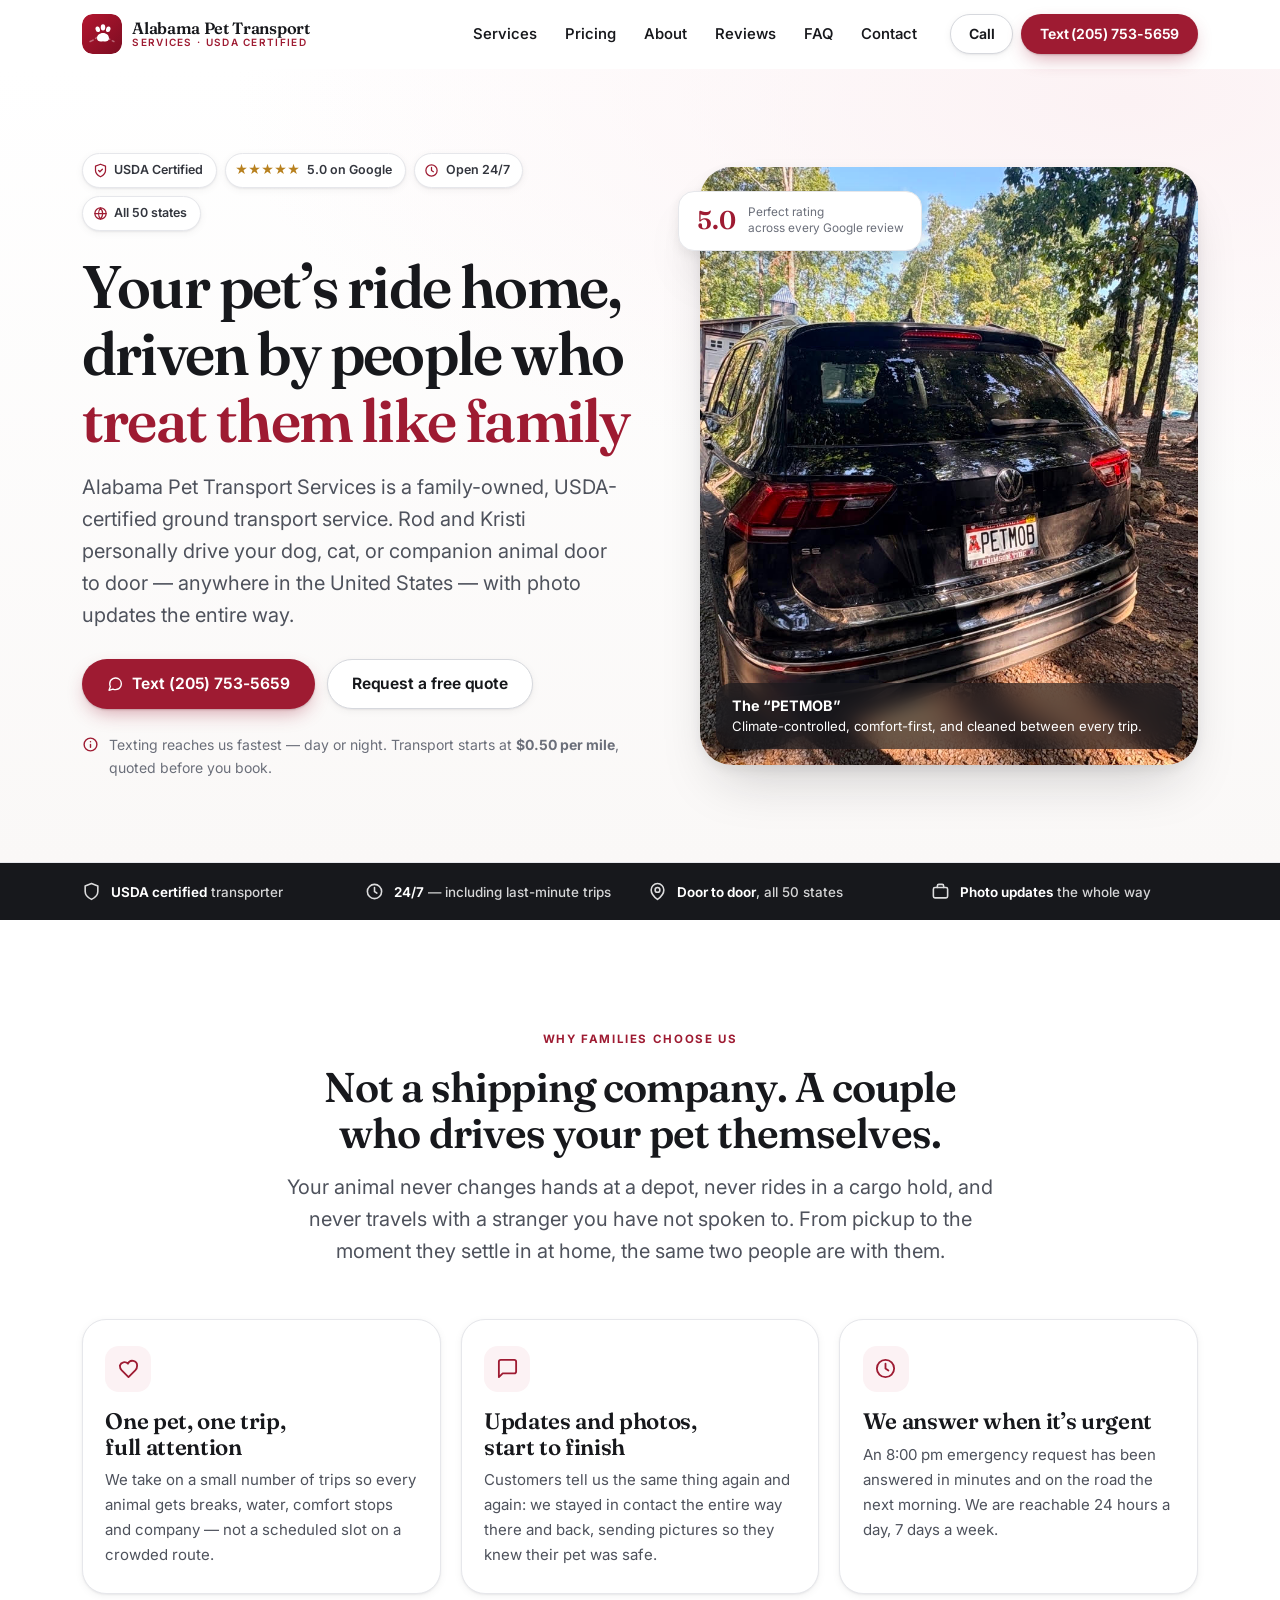
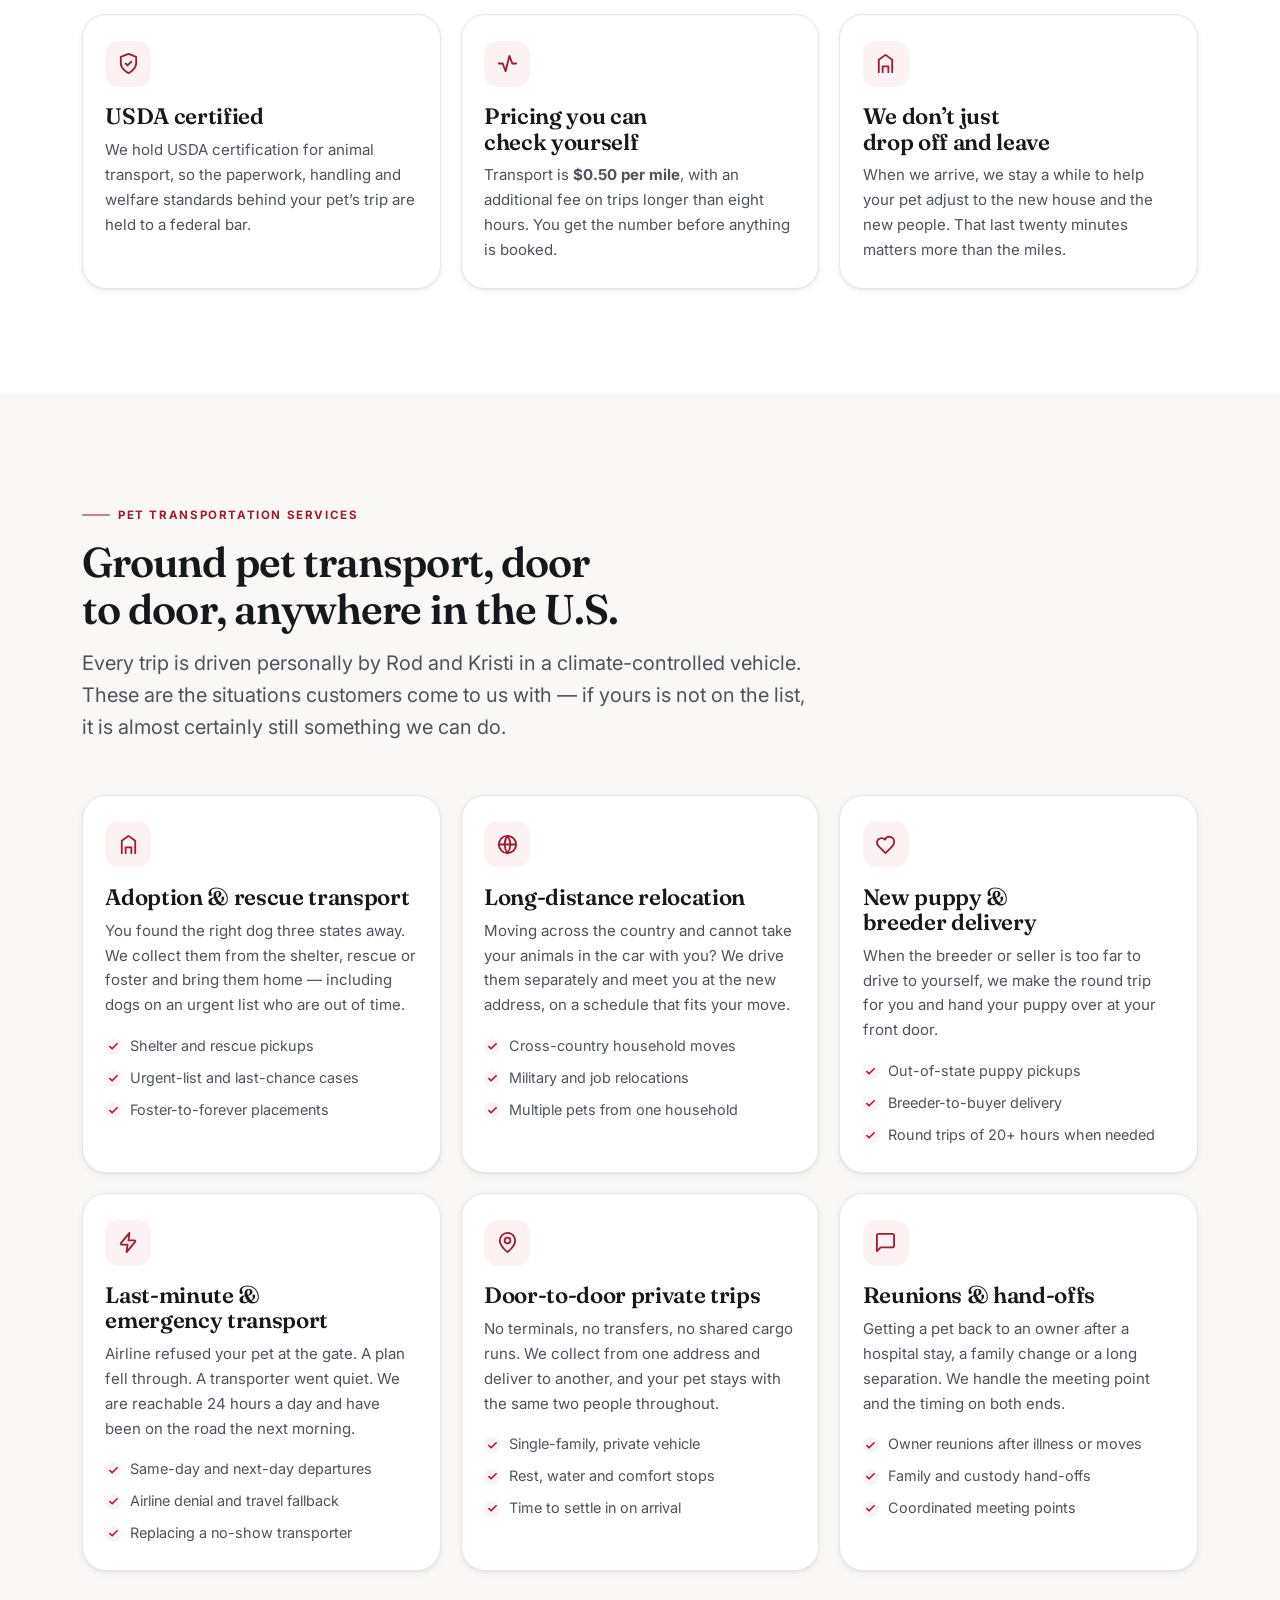
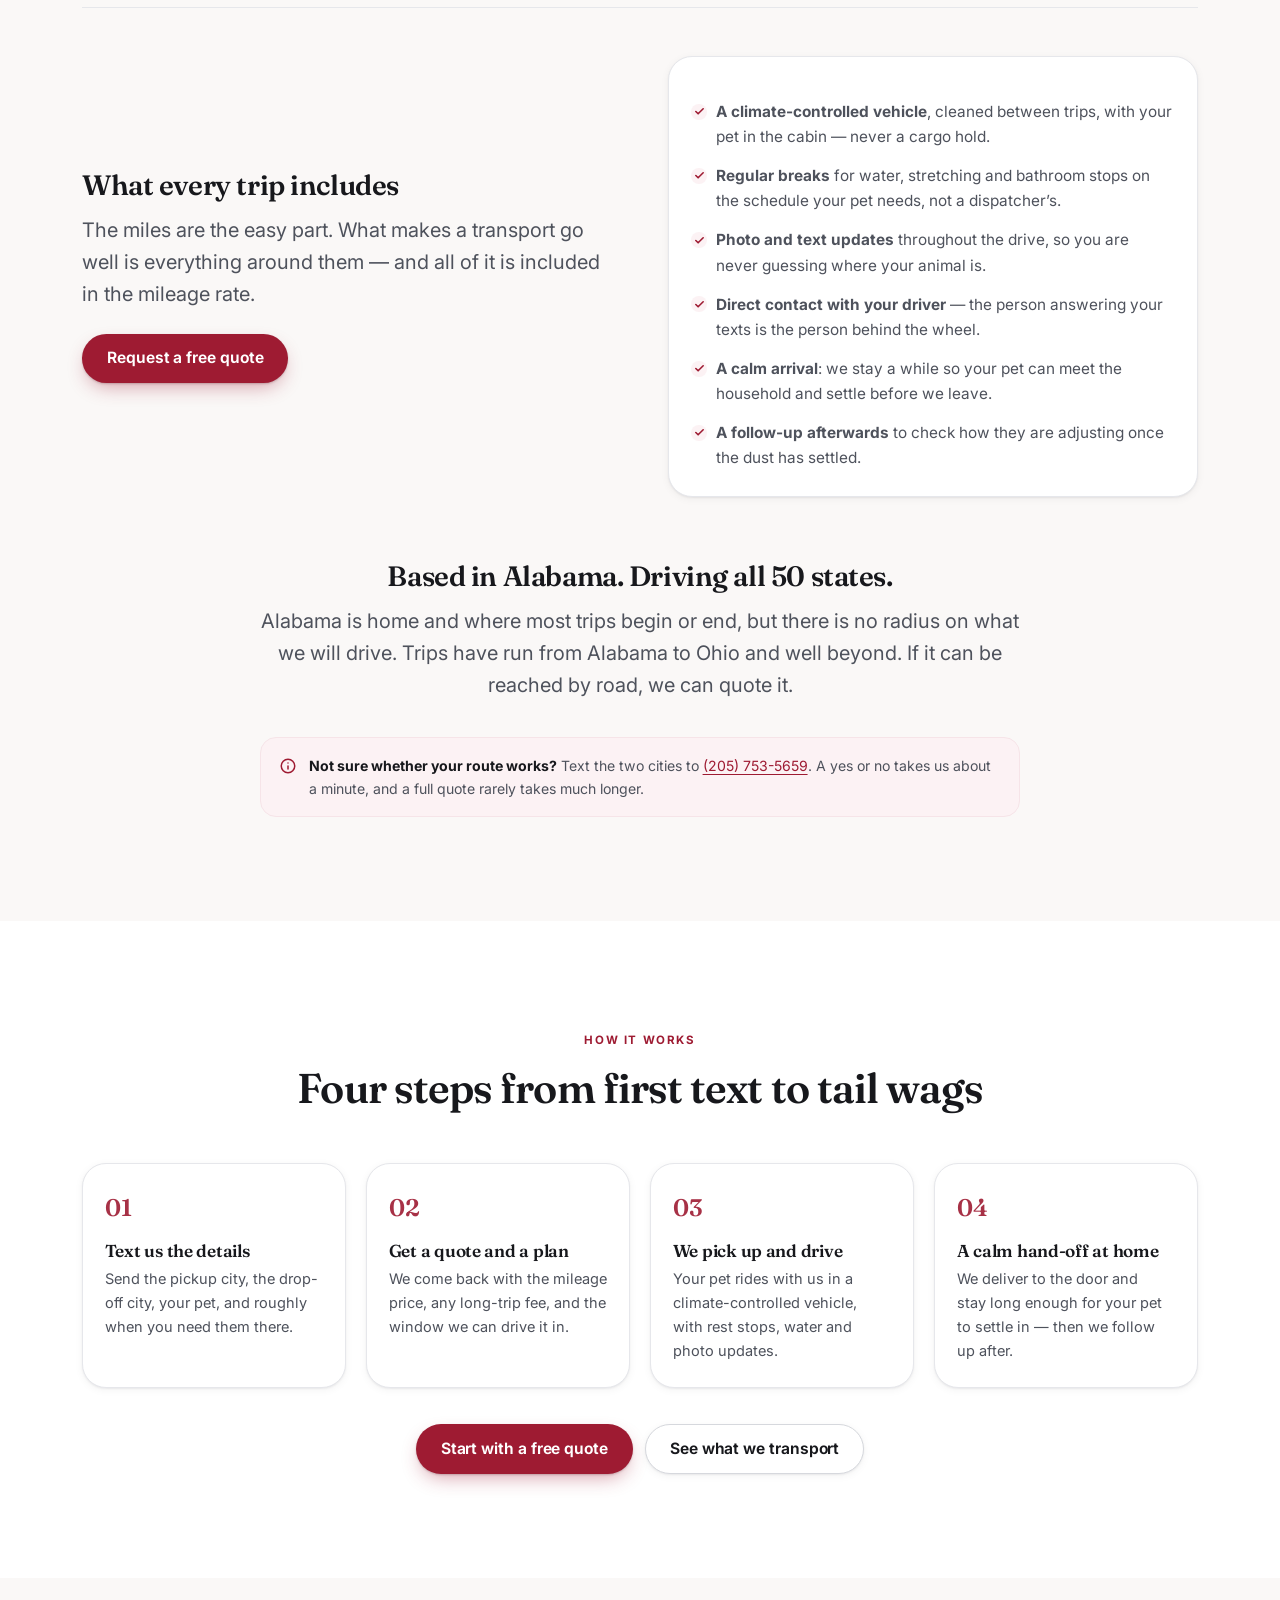
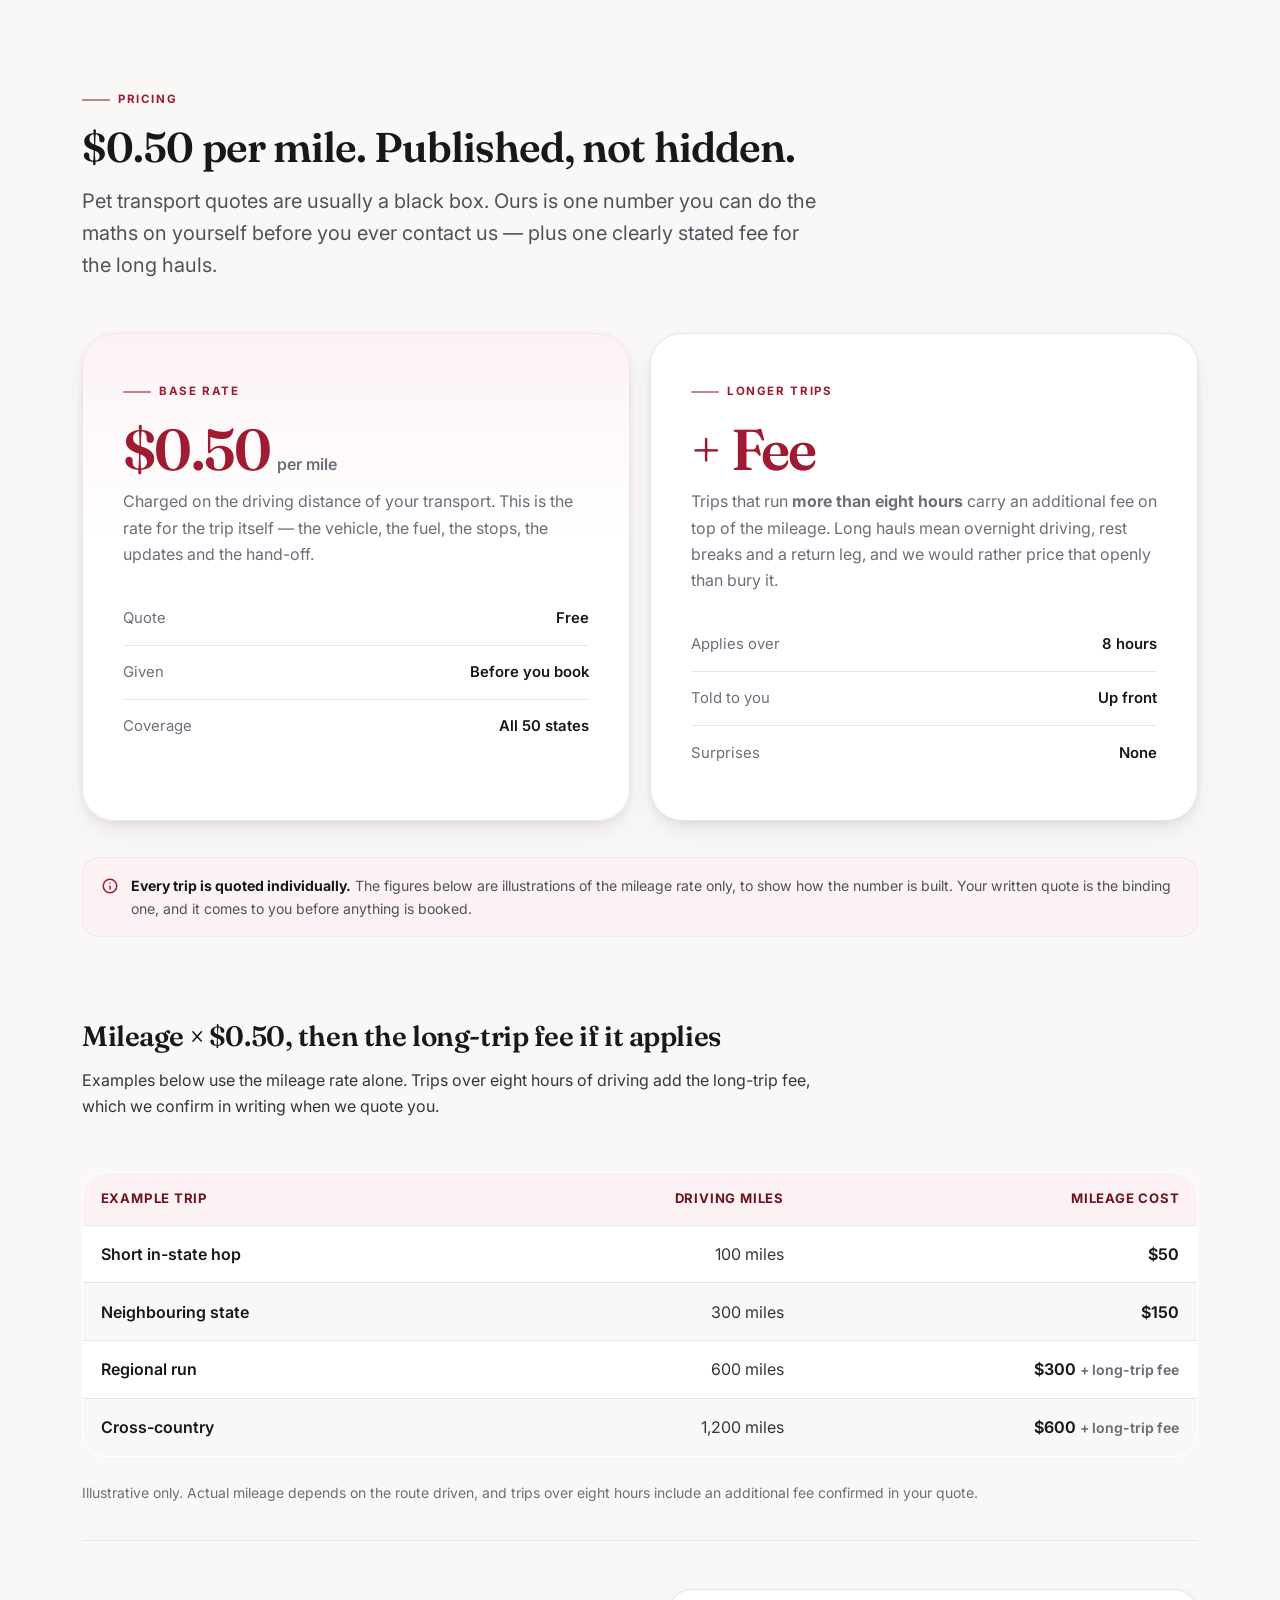
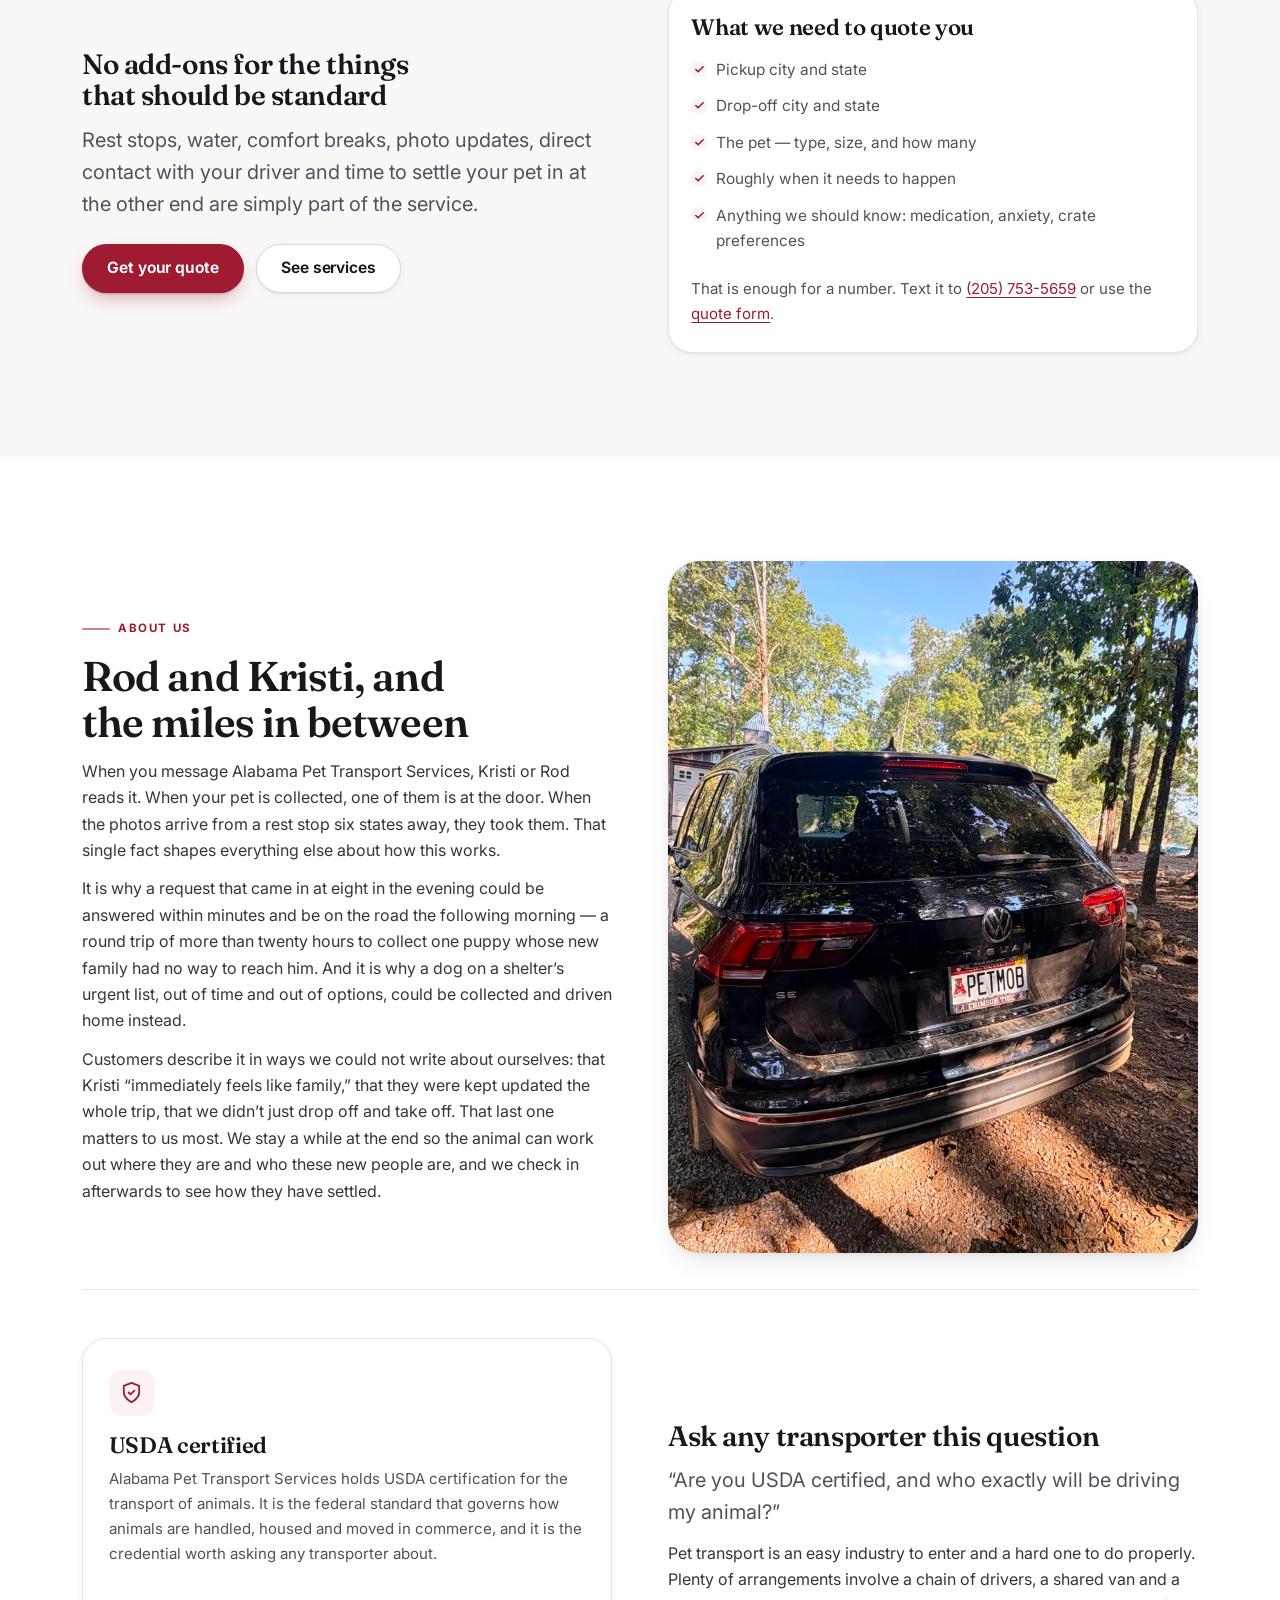
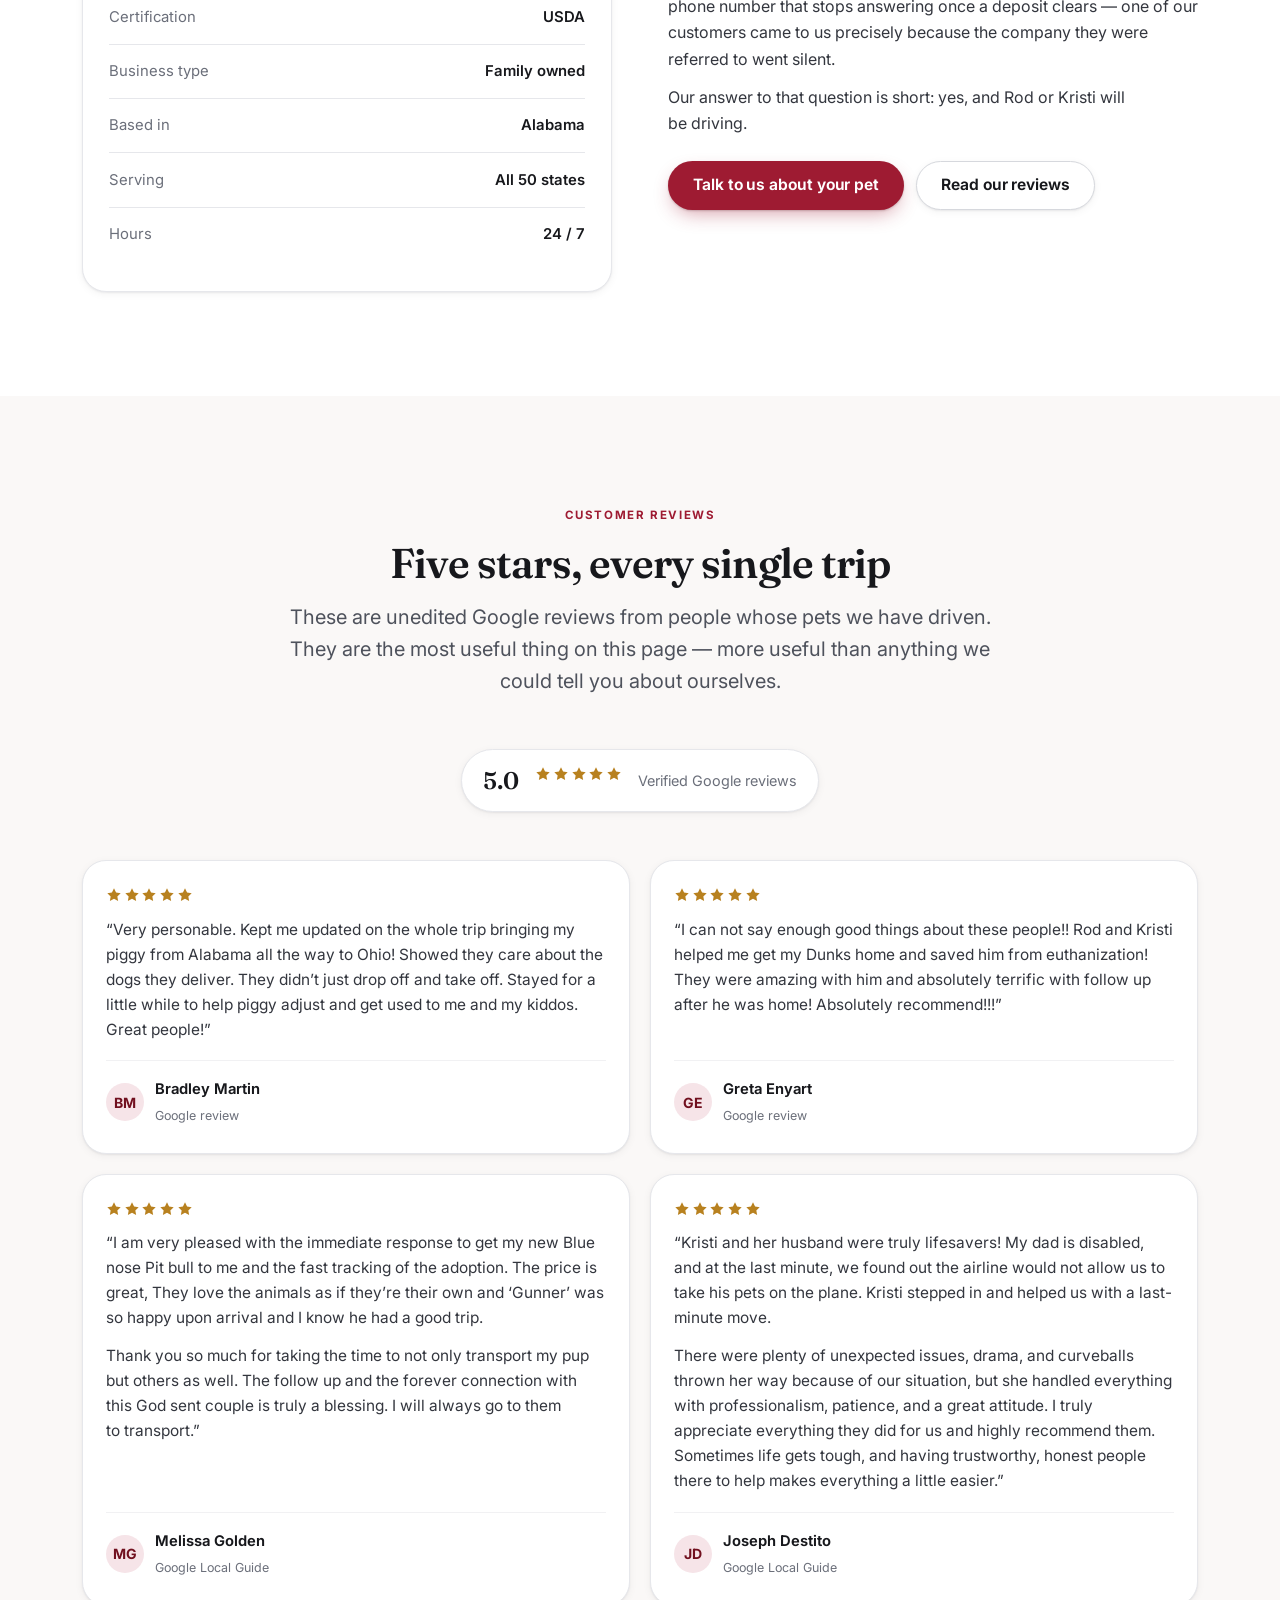
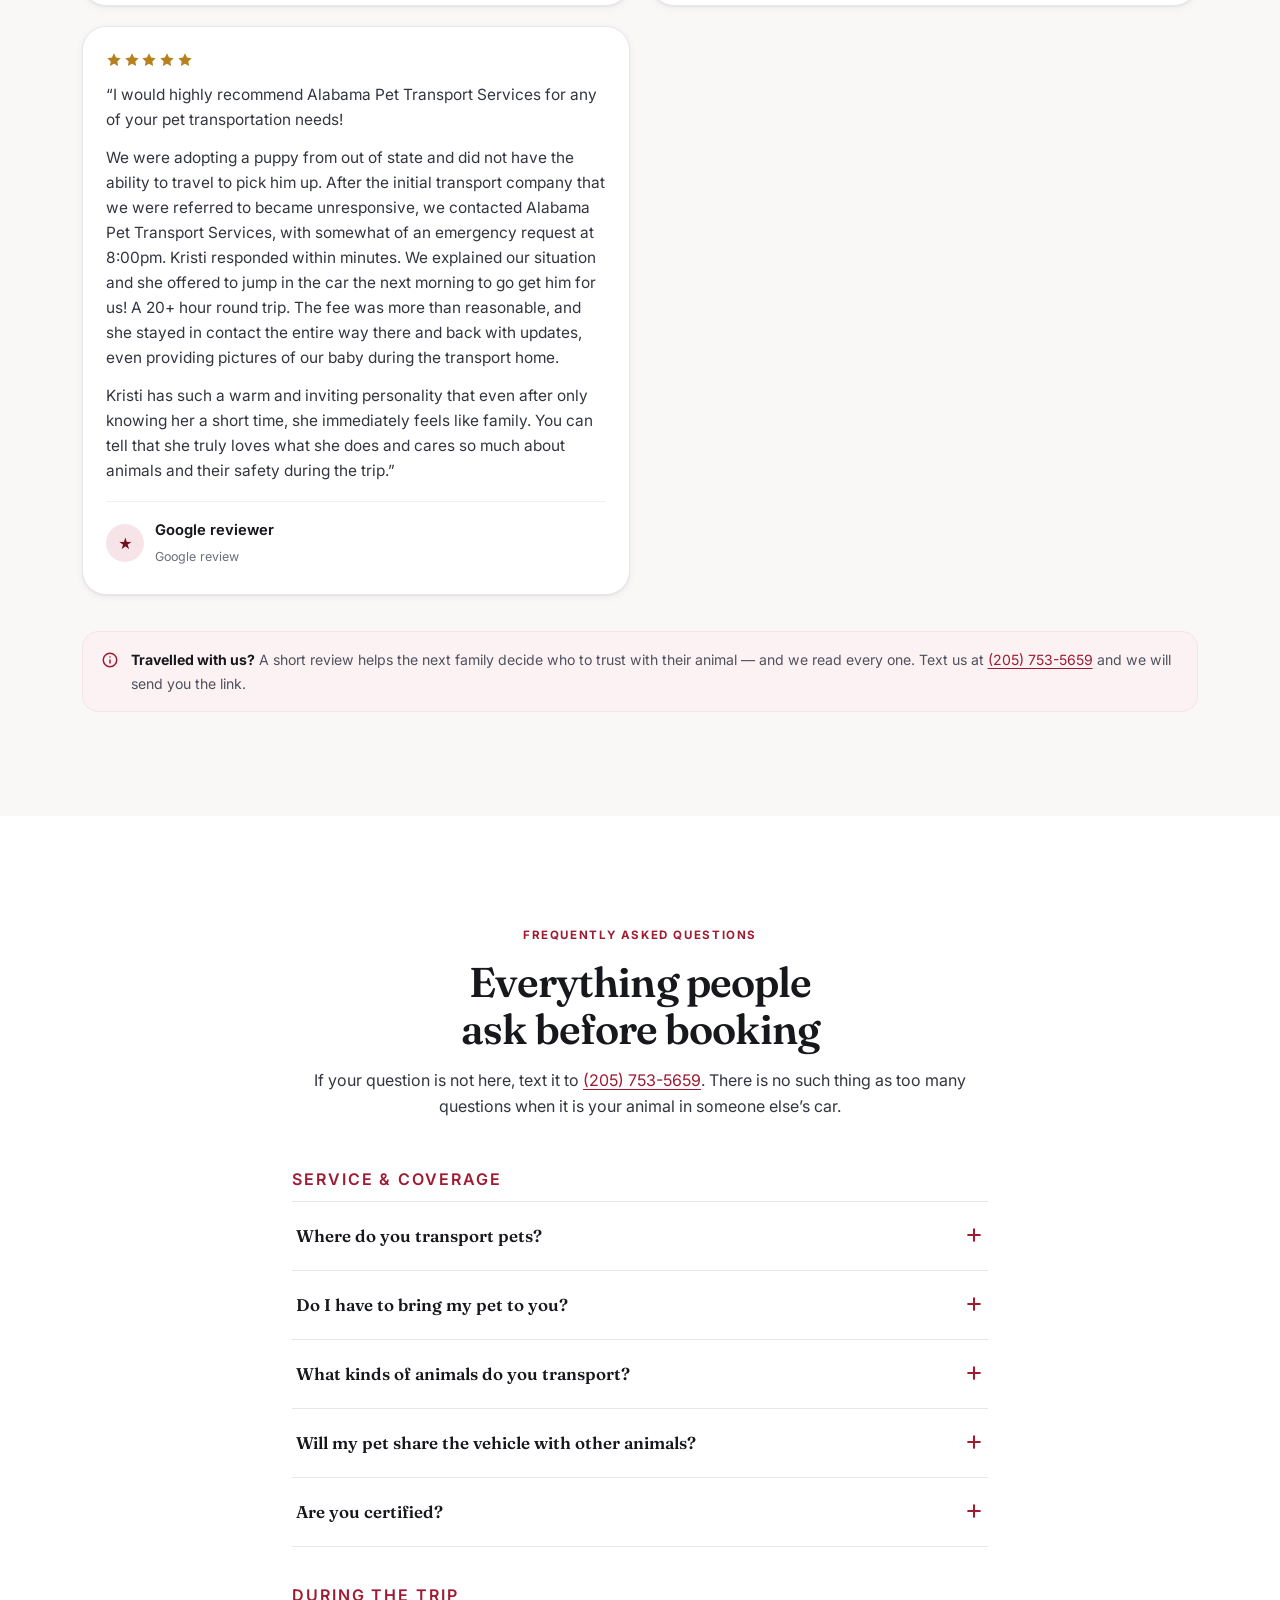
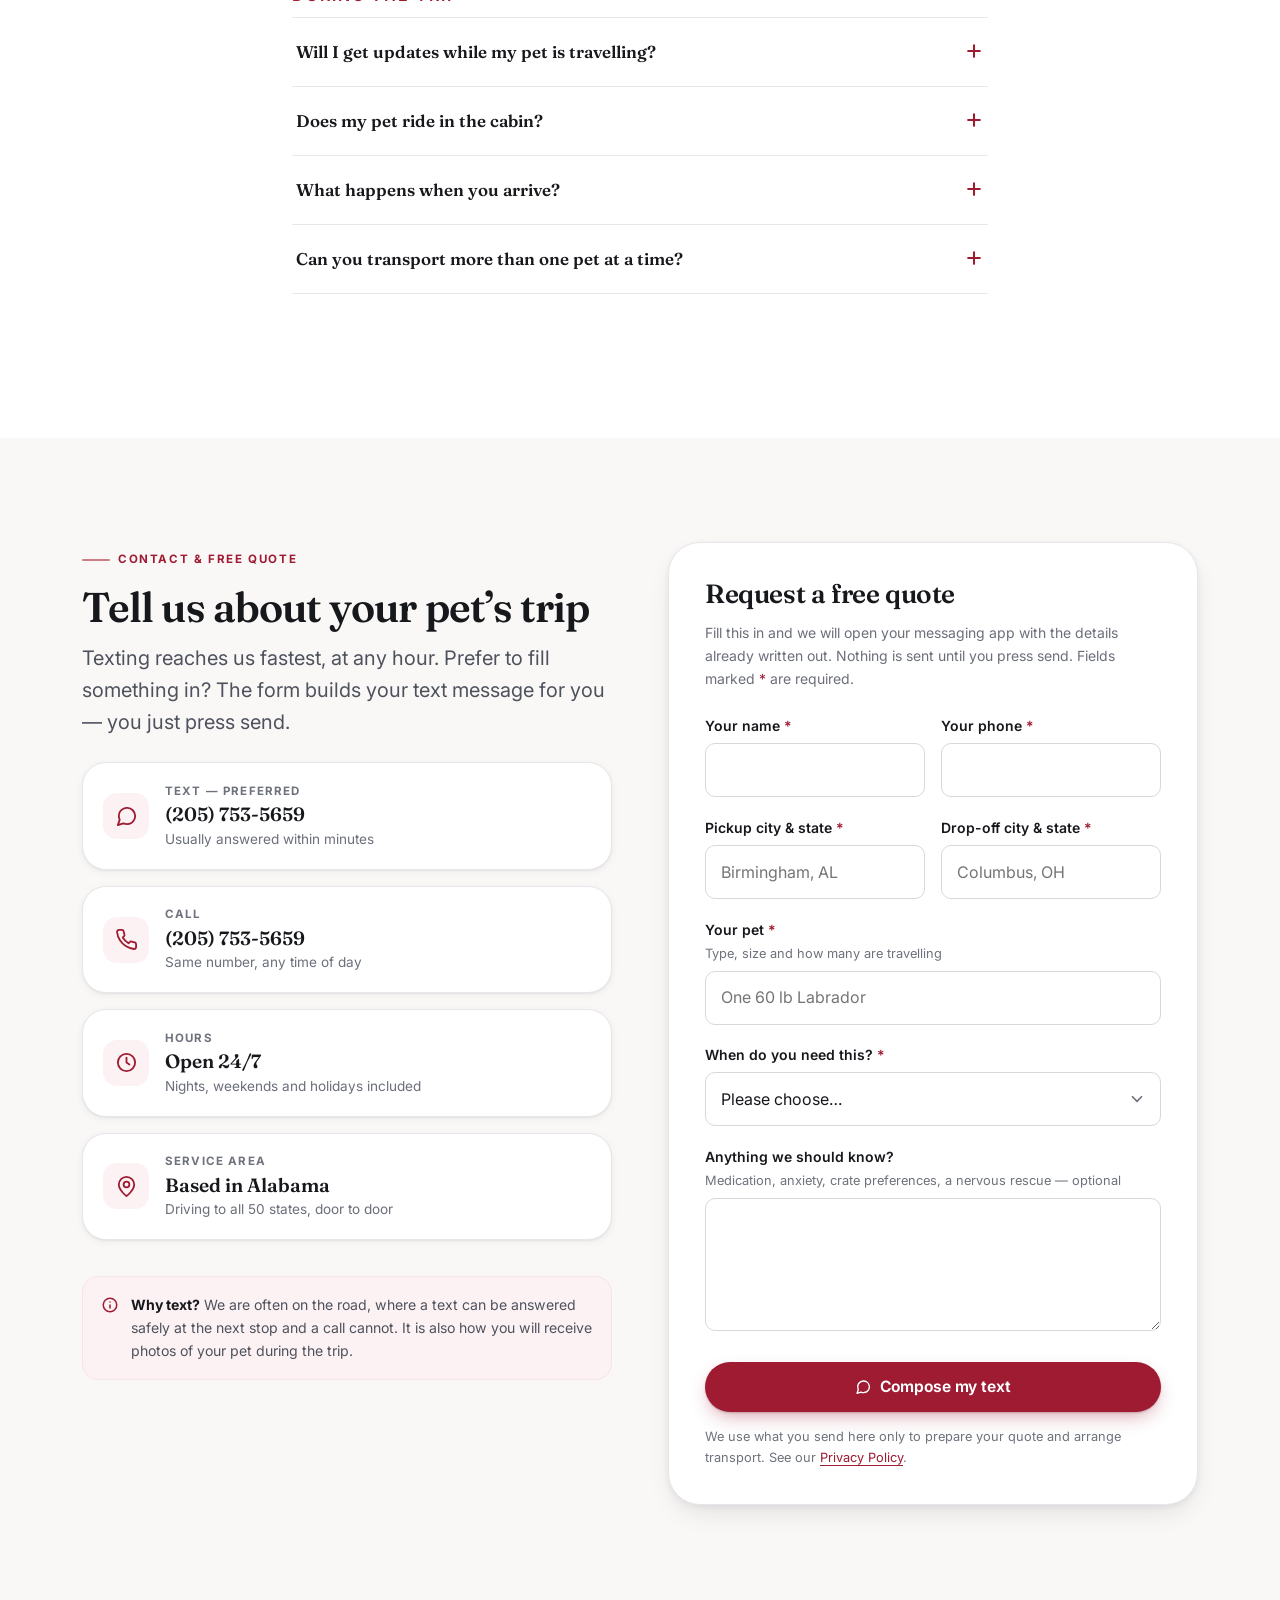
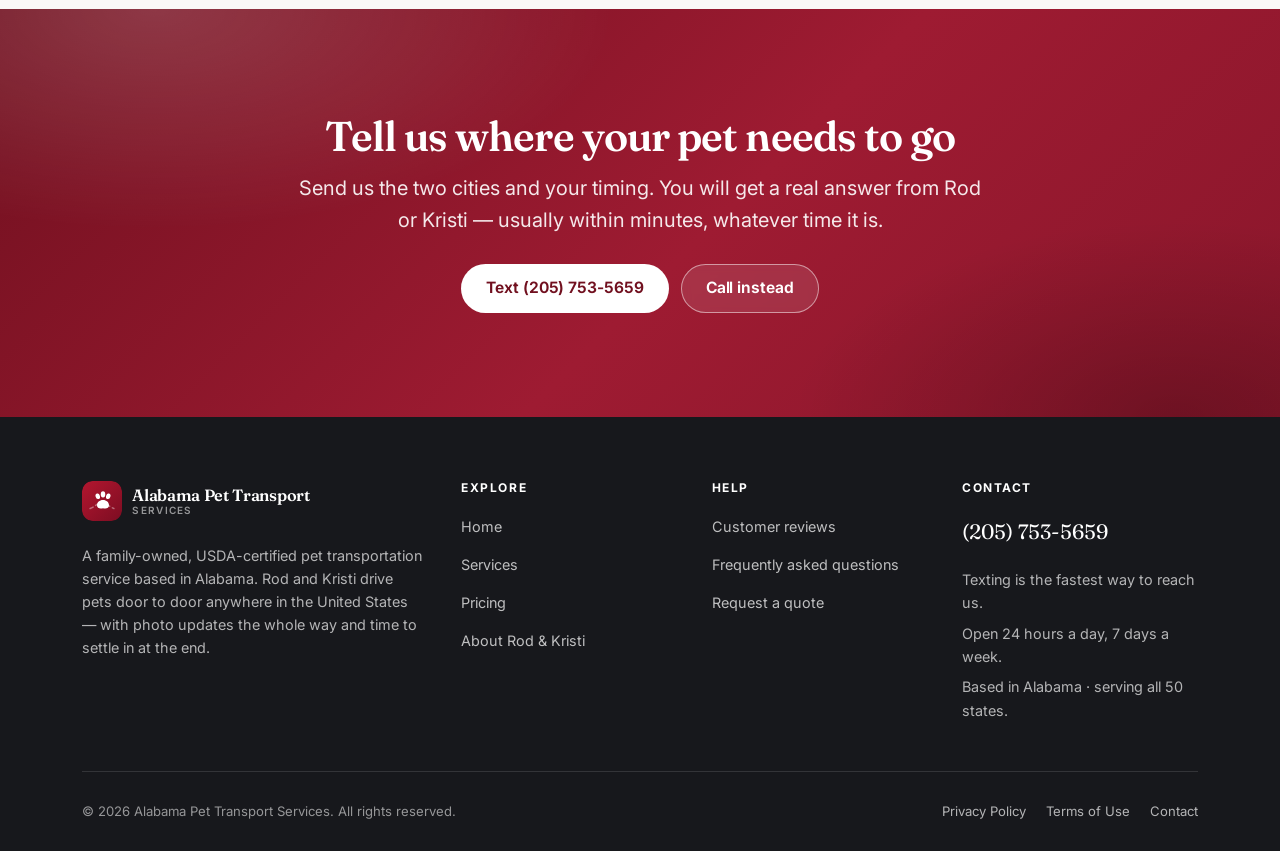
==== index.html @ 730f8123 "done?" ====
<!doctype html>
<html lang="en">
<head>
<meta charset="utf-8">
<meta name="viewport" content="width=device-width, initial-scale=1">
<title>Alabama Pet Transport Services | USDA-Certified, Nationwide</title>
<meta name="description" content="USDA-certified, family-owned pet transport from Alabama to all 50 states. Door-to-door with photo updates the whole way. $0.50/mile. Text (205) 753-5659, 24/7.">
<link rel="canonical" href="https://alabamapettransport.com/">
<meta name="theme-color" content="#9E1B32">
<meta name="robots" content="index, follow, max-image-preview:large, max-snippet:-1">

<meta property="og:type" content="website">
<meta property="og:site_name" content="Alabama Pet Transport Services">
<meta property="og:title" content="Alabama Pet Transport Services — Door-to-Door Pet Transport">
<meta property="og:description" content="USDA-certified, family-owned pet transport from Alabama to all 50 states. Door-to-door with photo updates the whole way. $0.50/mile. Text (205) 753-5659, 24/7.">
<meta property="og:url" content="https://alabamapettransport.com/">
<meta property="og:image" content="https://alabamapettransport.com/assets/img/og-image.jpg">
<meta property="og:image:width" content="1200">
<meta property="og:image:height" content="630">
<meta property="og:image:alt" content="The Alabama Pet Transport Services vehicle, a black SUV with the PETMOB Alabama license plate.">
<meta property="og:locale" content="en_US">
<meta name="twitter:card" content="summary_large_image">
<meta name="twitter:title" content="Alabama Pet Transport Services — Door-to-Door Pet Transport">
<meta name="twitter:description" content="USDA-certified, family-owned pet transport from Alabama to all 50 states. Door-to-door with photo updates the whole way. $0.50/mile. Text (205) 753-5659, 24/7.">
<meta name="twitter:image" content="https://alabamapettransport.com/assets/img/og-image.jpg">

<link rel="icon" href="assets/img/favicon.svg" type="image/svg+xml">
<link rel="apple-touch-icon" href="assets/img/favicon.svg">
<link rel="manifest" href="site.webmanifest">

<link rel="preconnect" href="https://fonts.googleapis.com">
<link rel="preconnect" href="https://fonts.gstatic.com" crossorigin>
<link rel="preload" as="style" href="https://fonts.googleapis.com/css2?family=Fraunces:opsz,wght@9..144,500;9..144,600&family=Inter:wght@400;500;600;700&display=swap">
<link rel="stylesheet" href="https://fonts.googleapis.com/css2?family=Fraunces:opsz,wght@9..144,500;9..144,600&family=Inter:wght@400;500;600;700&display=swap" media="print" onload="this.media='all'">
<noscript><link rel="stylesheet" href="https://fonts.googleapis.com/css2?family=Fraunces:opsz,wght@9..144,500;9..144,600&family=Inter:wght@400;500;600;700&display=swap"></noscript>
<script>document.documentElement.classList.add("js");</script>
<link rel="stylesheet" href="assets/css/styles.css">

<script type="application/ld+json">
{
  "@context": "https://schema.org",
  "@type": "LocalBusiness",
  "@id": "https://alabamapettransport.com/#business",
  "name": "Alabama Pet Transport Services",
  "url": "https://alabamapettransport.com/",
  "image": "https://alabamapettransport.com/assets/img/og-image.jpg",
  "logo": "https://alabamapettransport.com/assets/img/logo.svg",
  "description": "Alabama Pet Transport Services is a USDA-certified, family-owned pet transportation company based in Alabama, providing door-to-door ground pet transport across the United States, 24 hours a day, 7 days a week.",
  "telephone": "+1-205-753-5659",
  "priceRange": "From $0.50 per mile",
  "address": {
    "@type": "PostalAddress",
    "addressRegion": "AL",
    "addressCountry": "US"
  },
  "areaServed": {
    "@type": "Country",
    "name": "United States"
  },
  "openingHoursSpecification": [{
    "@type": "OpeningHoursSpecification",
    "dayOfWeek": ["Monday","Tuesday","Wednesday","Thursday","Friday","Saturday","Sunday"],
    "opens": "00:00",
    "closes": "23:59"
  }],
  "contactPoint": [{
    "@type": "ContactPoint",
    "telephone": "+1-205-753-5659",
    "contactType": "customer service",
    "areaServed": "US",
    "availableLanguage": "English"
  }]
}
</script>
<script type="application/ld+json">
{
  "@context": "https://schema.org",
  "@type": "WebSite",
  "name": "Alabama Pet Transport Services",
  "url": "https://alabamapettransport.com/",
  "publisher": { "@id": "https://alabamapettransport.com/#business" },
  "inLanguage": "en-US"
}
</script>
<script type="application/ld+json">
{
  "@context": "https://schema.org",
  "@type": "LocalBusiness",
  "@id": "https://alabamapettransport.com/#business",
  "name": "Alabama Pet Transport Services",
  "aggregateRating": {
    "@type": "AggregateRating",
    "ratingValue": "5",
    "bestRating": "5",
    "worstRating": "1",
    "reviewCount": "5"
  },
  "review": [
    {
      "@type": "Review",
      "author": { "@type": "Person", "name": "Bradley Martin" },
      "reviewRating": { "@type": "Rating", "ratingValue": "5", "bestRating": "5" },
      "reviewBody": "Very personable. Kept me updated on the whole trip bringing my piggy from Alabama all the way to Ohio! Showed they care about the dogs they deliver. They didn't just drop off and take off. Stayed for a little while to help piggy adjust and get used to me and my kiddos. Great people!"
    },
    {
      "@type": "Review",
      "author": { "@type": "Person", "name": "Greta Enyart" },
      "reviewRating": { "@type": "Rating", "ratingValue": "5", "bestRating": "5" },
      "reviewBody": "I can not say enough good things about these people!! Rod and Kristi helped me get my Dunks home and saved him from euthanization! They were amazing with him and absolutely terrific with follow up after he was home! Absolutely recommend!!!"
    },
    {
      "@type": "Review",
      "author": { "@type": "Person", "name": "Melissa Golden" },
      "reviewRating": { "@type": "Rating", "ratingValue": "5", "bestRating": "5" },
      "reviewBody": "I am very pleased with the immediate response to get my new Blue nose Pit bull to me and the fast tracking of the adoption. The price is great, They love the animals as if they're their own and Gunner was so happy upon arrival and I know he had a good trip."
    },
    {
      "@type": "Review",
      "author": { "@type": "Person", "name": "Joseph Destito" },
      "reviewRating": { "@type": "Rating", "ratingValue": "5", "bestRating": "5" },
      "reviewBody": "Kristi and her husband were truly lifesavers! My dad is disabled, and at the last minute, we found out the airline would not allow us to take his pets on the plane. Kristi stepped in and helped us with a last-minute move. She handled everything with professionalism, patience, and a great attitude."
    },
    {
      "@type": "Review",
      "author": { "@type": "Person", "name": "Google reviewer" },
      "reviewRating": { "@type": "Rating", "ratingValue": "5", "bestRating": "5" },
      "reviewBody": "I would highly recommend Alabama Pet Transport Services for any of your pet transportation needs! We were adopting a puppy from out of state and did not have the ability to travel to pick him up. Kristi responded within minutes and offered to jump in the car the next morning to go get him for us. A 20+ hour round trip. She stayed in contact the entire way there and back with updates, even providing pictures of our baby during the transport home."
    }
  ]
}
</script>
<script type="application/ld+json">
{
  "@context": "https://schema.org",
  "@type": "Service",
  "serviceType": "Pet transportation",
  "name": "Ground pet transport",
  "provider": { "@id": "https://alabamapettransport.com/#business" },
  "areaServed": { "@type": "Country", "name": "United States" },
  "availableChannel": {
    "@type": "ServiceChannel",
    "servicePhone": { "@type": "ContactPoint", "telephone": "+1-205-753-5659" },
    "serviceUrl": "https://alabamapettransport.com/#contact"
  },
  "offers": {
    "@type": "Offer",
    "priceCurrency": "USD",
    "price": "0.50",
    "description": "Ground pet transport charged at $0.50 per mile, plus an additional fee for trips longer than eight hours.",
    "availability": "https://schema.org/InStock"
  },
  "hasOfferCatalog": {
    "@type": "OfferCatalog",
    "name": "Pet transport services",
    "itemListElement": [
      { "@type": "Offer", "itemOffered": { "@type": "Service", "name": "Adoption and rescue pet transport" } },
      { "@type": "Offer", "itemOffered": { "@type": "Service", "name": "Long-distance pet relocation" } },
      { "@type": "Offer", "itemOffered": { "@type": "Service", "name": "New puppy and breeder delivery" } },
      { "@type": "Offer", "itemOffered": { "@type": "Service", "name": "Last-minute and emergency pet transport" } },
      { "@type": "Offer", "itemOffered": { "@type": "Service", "name": "Door-to-door private pet transport" } },
      { "@type": "Offer", "itemOffered": { "@type": "Service", "name": "Pet reunions and hand-offs" } }
    ]
  }
}
</script>
<script type="application/ld+json">
{
  "@context": "https://schema.org",
  "@type": "FAQPage",
  "mainEntity": [
    {
      "@type": "Question",
      "name": "Where do you transport pets?",
      "acceptedAnswer": { "@type": "Answer", "text": "Anywhere in the United States. We are based in Alabama and drive to all 50 states. There is no mileage radius — if the pickup and drop-off can be reached by road, we can quote the trip." }
    },
    {
      "@type": "Question",
      "name": "Do I have to bring my pet to you?",
      "acceptedAnswer": { "@type": "Answer", "text": "No. We are a mobile service and we travel to you. Pickup and delivery both happen at the address you give us, so there is no depot, terminal or meeting facility to drive to." }
    },
    {
      "@type": "Question",
      "name": "What kinds of animals do you transport?",
      "acceptedAnswer": { "@type": "Answer", "text": "Dogs and cats make up most of our trips. If you have a different companion animal, text us the details and we will tell you honestly whether we can carry them safely." }
    },
    {
      "@type": "Question",
      "name": "Will my pet share the vehicle with other animals?",
      "acceptedAnswer": { "@type": "Answer", "text": "We drive private, door-to-door trips rather than shared cargo routes. If you have particular concerns about your pet travelling alongside another animal, raise them when you get in touch and we will plan the trip around that." }
    },
    {
      "@type": "Question",
      "name": "Are you certified?",
      "acceptedAnswer": { "@type": "Answer", "text": "Yes. Alabama Pet Transport Services holds USDA certification for the transport of animals. It is worth asking any pet transporter this question before you book with them." }
    },
    {
      "@type": "Question",
      "name": "Will I get updates while my pet is travelling?",
      "acceptedAnswer": { "@type": "Answer", "text": "Yes. We stay in contact for the whole drive and send photos along the way, in both directions on a round trip. Owners consistently tell us this is the part that made the difference." }
    },
    {
      "@type": "Question",
      "name": "Does my pet ride in the cabin?",
      "acceptedAnswer": { "@type": "Answer", "text": "Your pet travels with us in a climate-controlled vehicle — never in a cargo hold and never handed between drivers. The same two people are with them from pickup to delivery." }
    },
    {
      "@type": "Question",
      "name": "What happens when you arrive?",
      "acceptedAnswer": { "@type": "Answer", "text": "We deliver to the door and then stay a while. Animals need a few minutes to work out where they are and who these new people are, and we would rather be part of that than drive away the moment the leash changes hands. We also follow up afterwards to see how they are settling." }
    },
    {
      "@type": "Question",
      "name": "Can you transport more than one pet at a time?",
      "acceptedAnswer": { "@type": "Answer", "text": "Yes — multiple pets from the same household travel together regularly. Tell us how many and what size when you ask for a quote." }
    }
  ]
}
</script>
</head>
<body>
<a class="skip-link" href="#main">Skip to main content</a>

<header class="site-header">
  <div class="shell header-inner">
    <a class="brand" href="#top">
      <img src="assets/img/logo.svg" width="40" height="40" alt="Alabama Pet Transport Services logo">
      <span class="brand-text">
        <span class="brand-name">Alabama Pet Transport</span>
        <span class="brand-sub">Services &middot; USDA Certified</span>
      </span>
    </a>

    <button class="nav-toggle" type="button" id="nav-toggle" aria-expanded="false"
            aria-controls="site-nav" aria-label="Open menu">
      <span aria-hidden="true"></span>
    </button>

    <nav class="site-nav" id="site-nav" aria-label="Main">
      <ul>
        <li><a href="#services">Services</a></li>
        <li><a href="#pricing">Pricing</a></li>
        <li><a href="#about">About</a></li>
        <li><a href="#reviews">Reviews</a></li>
        <li><a href="#faq">FAQ</a></li>
        <li><a href="#contact">Contact</a></li>
      </ul>
      <div class="nav-cta">
        <a class="btn btn--ghost btn--sm" href="tel:+12057535659">Call</a>
        <a class="btn btn--primary btn--sm" href="sms:+12057535659">Text (205) 753-5659</a>
      </div>
    </nav>
  </div>
</header>

<main id="main">

<section class="hero" id="top">
  <div class="shell hero-inner">
    <div class="hero-copy">
      <div class="hero-badges">
        <span class="pill"><svg viewBox="0 0 24 24" fill="none" stroke="currentColor" stroke-width="2" stroke-linecap="round" stroke-linejoin="round" aria-hidden="true"><path d="M12 22s8-4 8-10V5l-8-3-8 3v7c0 6 8 10 8 10z"/><path d="m9 12 2 2 4-4"/></svg>USDA Certified</span>
        <span class="pill"><span class="pill--stars" aria-hidden="true">&#9733;&#9733;&#9733;&#9733;&#9733;</span> 5.0 on Google</span>
        <span class="pill"><svg viewBox="0 0 24 24" fill="none" stroke="currentColor" stroke-width="2" stroke-linecap="round" stroke-linejoin="round" aria-hidden="true"><circle cx="12" cy="12" r="9"/><path d="M12 7v5l3 2"/></svg>Open 24/7</span>
        <span class="pill"><svg viewBox="0 0 24 24" fill="none" stroke="currentColor" stroke-width="2" stroke-linecap="round" stroke-linejoin="round" aria-hidden="true"><circle cx="12" cy="12" r="9"/><path d="M3 12h18M12 3a15 15 0 0 1 0 18 15 15 0 0 1 0-18z"/></svg>All 50 states</span>
      </div>

      <h1>Your pet&rsquo;s ride home, driven by people who <em>treat them like family</em></h1>

      <p class="lede">
        Alabama Pet Transport Services is a family-owned, USDA-certified ground transport
        service. Rod and Kristi personally drive your dog, cat, or companion animal door to
        door &mdash; anywhere in the United States &mdash; with photo updates the entire way.
      </p>

      <div class="btn-row">
        <a class="btn btn--primary" href="sms:+12057535659">
          <svg viewBox="0 0 24 24" fill="none" stroke="currentColor" stroke-width="2" stroke-linecap="round" stroke-linejoin="round" aria-hidden="true"><path d="M21 11.5a8.38 8.38 0 0 1-.9 3.8 8.5 8.5 0 0 1-7.6 4.7 8.38 8.38 0 0 1-3.8-.9L3 21l1.9-5.7a8.38 8.38 0 0 1-.9-3.8 8.5 8.5 0 0 1 4.7-7.6 8.38 8.38 0 0 1 3.8-.9h.5a8.48 8.48 0 0 1 8 8v.5z"/></svg>
          Text (205) 753-5659
        </a>
        <a class="btn btn--ghost" href="#contact">Request a free quote</a>
      </div>

      <p class="hero-note">
        <svg viewBox="0 0 24 24" fill="none" stroke="currentColor" stroke-width="2" stroke-linecap="round" stroke-linejoin="round" aria-hidden="true"><circle cx="12" cy="12" r="9"/><path d="M12 16v-4M12 8h.01"/></svg>
        <span>Texting reaches us fastest &mdash; day or night. Transport starts at <strong>$0.50 per mile</strong>, quoted before you book.</span>
      </p>
    </div>

    <div class="hero-media">
      <figure>
        <img src="assets/img/petmob-suv.jpg"
             srcset="assets/img/petmob-suv-480.jpg 480w, assets/img/petmob-suv.jpg 825w"
             sizes="(min-width: 940px) 46vw, 92vw"
             width="825" height="1077" fetchpriority="high" decoding="async"
             alt="The Alabama Pet Transport Services vehicle: a black SUV with an Alabama PETMOB license plate, parked outside on a wooded gravel drive.">
        <figcaption>
          <strong>The &ldquo;PETMOB&rdquo;</strong>
          Climate-controlled, comfort-first, and cleaned between every trip.
        </figcaption>
      </figure>
      <div class="float-card">
        <span class="num">5.0</span>
        <span class="lbl">Perfect rating<br>across every Google review</span>
      </div>
    </div>
  </div>
</section>

<section class="trustbar">
  <div class="shell">
    <ul>
      <li><svg viewBox="0 0 24 24" fill="none" stroke="currentColor" stroke-width="2" stroke-linecap="round" stroke-linejoin="round" aria-hidden="true"><path d="M12 22s8-4 8-10V5l-8-3-8 3v7c0 6 8 10 8 10z"/></svg><span><strong>USDA certified</strong> transporter</span></li>
      <li><svg viewBox="0 0 24 24" fill="none" stroke="currentColor" stroke-width="2" stroke-linecap="round" stroke-linejoin="round" aria-hidden="true"><circle cx="12" cy="12" r="9"/><path d="M12 7v5l3 2"/></svg><span><strong>24/7</strong> &mdash; including last-minute trips</span></li>
      <li><svg viewBox="0 0 24 24" fill="none" stroke="currentColor" stroke-width="2" stroke-linecap="round" stroke-linejoin="round" aria-hidden="true"><path d="M20 10c0 6-8 12-8 12s-8-6-8-12a8 8 0 0 1 16 0z"/><circle cx="12" cy="10" r="3"/></svg><span><strong>Door to door</strong>, all 50 states</span></li>
      <li><svg viewBox="0 0 24 24" fill="none" stroke="currentColor" stroke-width="2" stroke-linecap="round" stroke-linejoin="round" aria-hidden="true"><rect x="3" y="7" width="18" height="13" rx="2"/><path d="M8 7V5a2 2 0 0 1 2-2h4a2 2 0 0 1 2 2v2"/></svg><span><strong>Photo updates</strong> the whole way</span></li>
    </ul>
  </div>
</section>

<section class="section" aria-labelledby="why-h">
  <div class="shell">
    <div class="section-head section-head--center">
      <span class="eyebrow eyebrow--center">Why families choose us</span>
      <h2 id="why-h">Not a shipping company. A couple who drives your pet themselves.</h2>
      <p class="lede">
        Your animal never changes hands at a depot, never rides in a cargo hold, and never
        travels with a stranger you have not spoken to. From pickup to the moment they settle
        in at home, the same two people are with them.
      </p>
    </div>

    <div class="grid g-sm-2 g-md-3">
      <article class="card card--lift reveal">
        <span class="card-icon"><svg viewBox="0 0 24 24" fill="none" stroke="currentColor" stroke-width="1.9" stroke-linecap="round" stroke-linejoin="round" aria-hidden="true"><path d="M19 14c1.5-1.6 2-3.3 2-5a5 5 0 0 0-9.6-2A5 5 0 0 0 3 9c0 1.7.5 3.4 2 5l7 7z"/></svg></span>
        <h3>One pet, one trip, full attention</h3>
        <p>
          We take on a small number of trips so every animal gets breaks, water, comfort
          stops and company &mdash; not a scheduled slot on a crowded route.
        </p>
      </article>

      <article class="card card--lift reveal">
        <span class="card-icon"><svg viewBox="0 0 24 24" fill="none" stroke="currentColor" stroke-width="1.9" stroke-linecap="round" stroke-linejoin="round" aria-hidden="true"><path d="M21 15a2 2 0 0 1-2 2H7l-4 4V5a2 2 0 0 1 2-2h14a2 2 0 0 1 2 2z"/></svg></span>
        <h3>Updates and photos, start to finish</h3>
        <p>
          Customers tell us the same thing again and again: we stayed in contact the entire
          way there and back, sending pictures so they knew their pet was safe.
        </p>
      </article>

      <article class="card card--lift reveal">
        <span class="card-icon"><svg viewBox="0 0 24 24" fill="none" stroke="currentColor" stroke-width="1.9" stroke-linecap="round" stroke-linejoin="round" aria-hidden="true"><circle cx="12" cy="12" r="9"/><path d="M12 7v5l3 2"/></svg></span>
        <h3>We answer when it&rsquo;s urgent</h3>
        <p>
          An 8:00&nbsp;pm emergency request has been answered in minutes and on the road the
          next morning. We are reachable 24 hours a day, 7 days a week.
        </p>
      </article>

      <article class="card card--lift reveal">
        <span class="card-icon"><svg viewBox="0 0 24 24" fill="none" stroke="currentColor" stroke-width="1.9" stroke-linecap="round" stroke-linejoin="round" aria-hidden="true"><path d="M12 22s8-4 8-10V5l-8-3-8 3v7c0 6 8 10 8 10z"/><path d="m9 12 2 2 4-4"/></svg></span>
        <h3>USDA certified</h3>
        <p>
          We hold USDA certification for animal transport, so the paperwork, handling and
          welfare standards behind your pet&rsquo;s trip are held to a federal bar.
        </p>
      </article>

      <article class="card card--lift reveal">
        <span class="card-icon"><svg viewBox="0 0 24 24" fill="none" stroke="currentColor" stroke-width="1.9" stroke-linecap="round" stroke-linejoin="round" aria-hidden="true"><path d="M3 12h4l3 8 4-16 3 8h4"/></svg></span>
        <h3>Pricing you can check yourself</h3>
        <p>
          Transport is <strong>$0.50 per mile</strong>, with an additional fee on trips longer
          than eight hours. You get the number before anything is booked.
        </p>
      </article>

      <article class="card card--lift reveal">
        <span class="card-icon"><svg viewBox="0 0 24 24" fill="none" stroke="currentColor" stroke-width="1.9" stroke-linecap="round" stroke-linejoin="round" aria-hidden="true"><path d="M5 21V8l7-5 7 5v13"/><path d="M9 21v-6h6v6"/></svg></span>
        <h3>We don&rsquo;t just drop off and leave</h3>
        <p>
          When we arrive, we stay a while to help your pet adjust to the new house and the new
          people. That last twenty minutes matters more than the miles.
        </p>
      </article>
    </div>
  </div>
</section>

<section class="section section--sand" id="services" aria-labelledby="types-h">
  <div class="shell">
    <span class="eyebrow">Pet transportation services</span>
    <div class="section-head">
      <h2 id="types-h">Ground pet transport, door to door, anywhere in the U.S.</h2>
      <p class="lede">
        Every trip is driven personally by Rod and Kristi in a climate-controlled vehicle.
        These are the situations customers come to us with &mdash; if yours is not on the list,
        it is almost certainly still something we can do.
      </p>
    </div>

    <div class="grid g-sm-2 g-md-3">
      <article class="card card--lift reveal">
        <span class="card-icon"><svg viewBox="0 0 24 24" fill="none" stroke="currentColor" stroke-width="1.9" stroke-linecap="round" stroke-linejoin="round" aria-hidden="true"><path d="M5 21V8l7-5 7 5v13"/><path d="M9 21v-6h6v6"/></svg></span>
        <h3>Adoption &amp; rescue transport</h3>
        <p>
          You found the right dog three states away. We collect them from the shelter, rescue
          or foster and bring them home &mdash; including dogs on an urgent list who are out
          of time.
        </p>
        <ul class="card-list">
          <li>Shelter and rescue pickups</li>
          <li>Urgent-list and last-chance cases</li>
          <li>Foster-to-forever placements</li>
        </ul>
      </article>

      <article class="card card--lift reveal">
        <span class="card-icon"><svg viewBox="0 0 24 24" fill="none" stroke="currentColor" stroke-width="1.9" stroke-linecap="round" stroke-linejoin="round" aria-hidden="true"><circle cx="12" cy="12" r="9"/><path d="M3 12h18M12 3a15 15 0 0 1 0 18 15 15 0 0 1 0-18z"/></svg></span>
        <h3>Long-distance relocation</h3>
        <p>
          Moving across the country and cannot take your animals in the car with you? We drive
          them separately and meet you at the new address, on a schedule that fits your move.
        </p>
        <ul class="card-list">
          <li>Cross-country household moves</li>
          <li>Military and job relocations</li>
          <li>Multiple pets from one household</li>
        </ul>
      </article>

      <article class="card card--lift reveal">
        <span class="card-icon"><svg viewBox="0 0 24 24" fill="none" stroke="currentColor" stroke-width="1.9" stroke-linecap="round" stroke-linejoin="round" aria-hidden="true"><path d="M19 14c1.5-1.6 2-3.3 2-5a5 5 0 0 0-9.6-2A5 5 0 0 0 3 9c0 1.7.5 3.4 2 5l7 7z"/></svg></span>
        <h3>New puppy &amp; breeder delivery</h3>
        <p>
          When the breeder or seller is too far to drive to yourself, we make the round trip
          for you and hand your puppy over at your front door.
        </p>
        <ul class="card-list">
          <li>Out-of-state puppy pickups</li>
          <li>Breeder-to-buyer delivery</li>
          <li>Round trips of 20+ hours when needed</li>
        </ul>
      </article>

      <article class="card card--lift reveal">
        <span class="card-icon"><svg viewBox="0 0 24 24" fill="none" stroke="currentColor" stroke-width="1.9" stroke-linecap="round" stroke-linejoin="round" aria-hidden="true"><path d="M13 2 4.1 12.7a1 1 0 0 0 .8 1.6H11l-1 7.7 8.9-10.7a1 1 0 0 0-.8-1.6H12z"/></svg></span>
        <h3>Last-minute &amp; emergency transport</h3>
        <p>
          Airline refused your pet at the gate. A plan fell through. A transporter went quiet.
          We are reachable 24 hours a day and have been on the road the next morning.
        </p>
        <ul class="card-list">
          <li>Same-day and next-day departures</li>
          <li>Airline denial and travel fallback</li>
          <li>Replacing a no-show transporter</li>
        </ul>
      </article>

      <article class="card card--lift reveal">
        <span class="card-icon"><svg viewBox="0 0 24 24" fill="none" stroke="currentColor" stroke-width="1.9" stroke-linecap="round" stroke-linejoin="round" aria-hidden="true"><path d="M20 10c0 6-8 12-8 12s-8-6-8-12a8 8 0 0 1 16 0z"/><circle cx="12" cy="10" r="3"/></svg></span>
        <h3>Door-to-door private trips</h3>
        <p>
          No terminals, no transfers, no shared cargo runs. We collect from one address and
          deliver to another, and your pet stays with the same two people throughout.
        </p>
        <ul class="card-list">
          <li>Single-family, private vehicle</li>
          <li>Rest, water and comfort stops</li>
          <li>Time to settle in on arrival</li>
        </ul>
      </article>

      <article class="card card--lift reveal">
        <span class="card-icon"><svg viewBox="0 0 24 24" fill="none" stroke="currentColor" stroke-width="1.9" stroke-linecap="round" stroke-linejoin="round" aria-hidden="true"><path d="M21 15a2 2 0 0 1-2 2H7l-4 4V5a2 2 0 0 1 2-2h14a2 2 0 0 1 2 2z"/></svg></span>
        <h3>Reunions &amp; hand-offs</h3>
        <p>
          Getting a pet back to an owner after a hospital stay, a family change or a long
          separation. We handle the meeting point and the timing on both ends.
        </p>
        <ul class="card-list">
          <li>Owner reunions after illness or moves</li>
          <li>Family and custody hand-offs</li>
          <li>Coordinated meeting points</li>
        </ul>
      </article>
    </div>

    <div class="mt-3" style="padding-top:clamp(2rem,5vw,3rem);border-top:1px solid var(--gray-200)">

    <div class="split">
      <div>
        
        <h3 id="incl-h" style="font-size:clamp(1.35rem,3.4vw,1.75rem)">What every trip includes</h3>
        <p class="lede mt-1">
          The miles are the easy part. What makes a transport go well is everything around
          them &mdash; and all of it is included in the mileage rate.
        </p>
        <div class="btn-row mt-2">
          <a class="btn btn--primary" href="#contact">Request a free quote</a>
        </div>
      </div>

      <div class="card reveal">
        <ul class="card-list" style="font-size:.96rem;gap:.85rem">
          <li><span><strong>A climate-controlled vehicle</strong>, cleaned between trips, with your pet in the cabin &mdash; never a cargo hold.</span></li>
          <li><span><strong>Regular breaks</strong> for water, stretching and bathroom stops on the schedule your pet needs, not a dispatcher&rsquo;s.</span></li>
          <li><span><strong>Photo and text updates</strong> throughout the drive, so you are never guessing where your animal is.</span></li>
          <li><span><strong>Direct contact with your driver</strong> &mdash; the person answering your texts is the person behind the wheel.</span></li>
          <li><span><strong>A calm arrival</strong>: we stay a while so your pet can meet the household and settle before we leave.</span></li>
          <li><span><strong>A follow-up afterwards</strong> to check how they are adjusting once the dust has settled.</span></li>
        </ul>
      </div>
    </div>
    </div>

    <div class="shell--narrow text-center" style="margin:clamp(2.5rem,6vw,4rem) auto 0">

    
    <h3 id="area-h" style="font-size:clamp(1.35rem,3.4vw,1.75rem)">Based in Alabama. Driving all 50 states.</h3>
    <p class="lede mt-1">
      Alabama is home and where most trips begin or end, but there is no radius on what we
      will drive. Trips have run from Alabama to Ohio and well beyond. If it can be reached
      by road, we can quote it.
    </p>
    <div class="note mt-3" style="text-align:left">
      <svg viewBox="0 0 24 24" fill="none" stroke="currentColor" stroke-width="2" stroke-linecap="round" stroke-linejoin="round" aria-hidden="true"><circle cx="12" cy="12" r="9"/><path d="M12 16v-4M12 8h.01"/></svg>
      <p style="margin:0">
        <strong>Not sure whether your route works?</strong> Text the two cities to
        <a href="sms:+12057535659">(205) 753-5659</a>. A yes or no takes us about a minute,
        and a full quote rarely takes much longer.
      </p>
    </div>
    </div>
  </div>
</section>

<section class="section" aria-labelledby="how-h">
  <div class="shell">
    <div class="section-head section-head--center">
      <span class="eyebrow eyebrow--center">How it works</span>
      <h2 id="how-h">Four steps from first text to tail wags</h2>
    </div>

    <ol class="steps" style="list-style:none;padding:0;margin:0">
      <li class="step reveal">
        <h3>Text us the details</h3>
        <p>Send the pickup city, the drop-off city, your pet, and roughly when you need them there.</p>
      </li>
      <li class="step reveal">
        <h3>Get a quote and a plan</h3>
        <p>We come back with the mileage price, any long-trip fee, and the window we can drive it in.</p>
      </li>
      <li class="step reveal">
        <h3>We pick up and drive</h3>
        <p>Your pet rides with us in a climate-controlled vehicle, with rest stops, water and photo updates.</p>
      </li>
      <li class="step reveal">
        <h3>A calm hand-off at home</h3>
        <p>We deliver to the door and stay long enough for your pet to settle in &mdash; then we follow up after.</p>
      </li>
    </ol>

    <div class="btn-row btn-row--center mt-3">
      <a class="btn btn--primary" href="#contact">Start with a free quote</a>
      <a class="btn btn--ghost" href="#services">See what we transport</a>
    </div>
  </div>
</section>

<section class="section section--sand" id="pricing" aria-labelledby="rate-h">
  <div class="shell">

    <div class="section-head">
      <span class="eyebrow">Pricing</span>
      <h2 id="rate-h">$0.50 per mile. Published, not hidden.</h2>
      <p class="lede">
        Pet transport quotes are usually a black box. Ours is one number you can do the
        maths on yourself before you ever contact us &mdash; plus one clearly stated fee
        for the long hauls.
      </p>
    </div>
    <div class="grid g-md-2">
      <div class="price-card price-card--accent reveal">
        <span class="eyebrow">Base rate</span>
        <div class="price-figure">
          <span class="amount">$0.50</span>
          <span class="unit">per mile</span>
        </div>
        <p class="muted">
          Charged on the driving distance of your transport. This is the rate for the trip
          itself &mdash; the vehicle, the fuel, the stops, the updates and the hand-off.
        </p>
        <ul class="fact-list mt-2">
          <li><span class="k">Quote</span><span class="v">Free</span></li>
          <li><span class="k">Given</span><span class="v">Before you book</span></li>
          <li><span class="k">Coverage</span><span class="v">All 50 states</span></li>
        </ul>
      </div>

      <div class="price-card reveal">
        <span class="eyebrow">Longer trips</span>
        <div class="price-figure">
          <span class="amount">+ Fee</span>
        </div>
        <p class="muted">
          Trips that run <strong>more than eight hours</strong> carry an additional fee on top
          of the mileage. Long hauls mean overnight driving, rest breaks and a return leg, and
          we would rather price that openly than bury it.
        </p>
        <ul class="fact-list mt-2">
          <li><span class="k">Applies over</span><span class="v">8 hours</span></li>
          <li><span class="k">Told to you</span><span class="v">Up front</span></li>
          <li><span class="k">Surprises</span><span class="v">None</span></li>
        </ul>
      </div>
    </div>

    <div class="note mt-3">
      <svg viewBox="0 0 24 24" fill="none" stroke="currentColor" stroke-width="2" stroke-linecap="round" stroke-linejoin="round" aria-hidden="true"><circle cx="12" cy="12" r="9"/><path d="M12 16v-4M12 8h.01"/></svg>
      <p style="margin:0">
        <strong>Every trip is quoted individually.</strong> The figures below are illustrations
        of the mileage rate only, to show how the number is built. Your written quote is the
        binding one, and it comes to you before anything is booked.
      </p>
    </div>

    <div class="mt-3" style="padding-top:clamp(2rem,5vw,3rem)">

    <div class="section-head">
      <h3 id="calc-h" style="font-size:clamp(1.35rem,3.4vw,1.75rem)">Mileage &times; $0.50, then the long-trip fee if it applies</h3>
      <p>
        Examples below use the mileage rate alone. Trips over eight hours of driving add the
        long-trip fee, which we confirm in writing when we quote you.
      </p>
    </div>

    <div style="overflow-x:auto">
      <table style="width:100%;border-collapse:collapse;min-width:32rem;background:#fff;border:1px solid var(--gray-200);border-radius:var(--r-lg);overflow:hidden">
        <caption class="visually-hidden">Illustrative mileage costs at fifty cents per mile</caption>
        <thead>
          <tr style="background:var(--crimson-tint)">
            <th scope="col" style="text-align:left;padding:.95rem 1.1rem;font-size:.82rem;letter-spacing:.06em;text-transform:uppercase;color:var(--crimson-700)">Example trip</th>
            <th scope="col" style="text-align:right;padding:.95rem 1.1rem;font-size:.82rem;letter-spacing:.06em;text-transform:uppercase;color:var(--crimson-700)">Driving miles</th>
            <th scope="col" style="text-align:right;padding:.95rem 1.1rem;font-size:.82rem;letter-spacing:.06em;text-transform:uppercase;color:var(--crimson-700)">Mileage cost</th>
          </tr>
        </thead>
        <tbody>
          <tr style="border-top:1px solid var(--gray-200)">
            <th scope="row" style="text-align:left;padding:.95rem 1.1rem;font-weight:600;color:var(--ink)">Short in-state hop</th>
            <td style="text-align:right;padding:.95rem 1.1rem">100 miles</td>
            <td style="text-align:right;padding:.95rem 1.1rem;font-weight:650;color:var(--ink)">$50</td>
          </tr>
          <tr style="border-top:1px solid var(--gray-200);background:var(--sand)">
            <th scope="row" style="text-align:left;padding:.95rem 1.1rem;font-weight:600;color:var(--ink)">Neighbouring state</th>
            <td style="text-align:right;padding:.95rem 1.1rem">300 miles</td>
            <td style="text-align:right;padding:.95rem 1.1rem;font-weight:650;color:var(--ink)">$150</td>
          </tr>
          <tr style="border-top:1px solid var(--gray-200)">
            <th scope="row" style="text-align:left;padding:.95rem 1.1rem;font-weight:600;color:var(--ink)">Regional run</th>
            <td style="text-align:right;padding:.95rem 1.1rem">600 miles</td>
            <td style="text-align:right;padding:.95rem 1.1rem;font-weight:650;color:var(--ink)">$300 <span class="small muted">+ long-trip fee</span></td>
          </tr>
          <tr style="border-top:1px solid var(--gray-200);background:var(--sand)">
            <th scope="row" style="text-align:left;padding:.95rem 1.1rem;font-weight:600;color:var(--ink)">Cross-country</th>
            <td style="text-align:right;padding:.95rem 1.1rem">1,200 miles</td>
            <td style="text-align:right;padding:.95rem 1.1rem;font-weight:650;color:var(--ink)">$600 <span class="small muted">+ long-trip fee</span></td>
          </tr>
        </tbody>
      </table>
    </div>
    <p class="small muted mt-2">
      Illustrative only. Actual mileage depends on the route driven, and trips over eight hours
      include an additional fee confirmed in your quote.
    </p>
    </div>

    <div class="mt-3" style="padding-top:clamp(2rem,5vw,3rem);border-top:1px solid var(--gray-200)">

    <div class="split">
      <div>
        <h3 id="incl2-h" style="font-size:clamp(1.35rem,3.4vw,1.75rem)">No add-ons for the things that should be standard</h3>
        <p class="lede mt-1">
          Rest stops, water, comfort breaks, photo updates, direct contact with your driver and
          time to settle your pet in at the other end are simply part of the service.
        </p>
        <div class="btn-row mt-2">
          <a class="btn btn--primary" href="#contact">Get your quote</a>
          <a class="btn btn--ghost" href="#services">See services</a>
        </div>
      </div>
      <div class="card reveal">
        <h3>What we need to quote you</h3>
        <ul class="card-list" style="font-size:.96rem;gap:.7rem">
          <li>Pickup city and state</li>
          <li>Drop-off city and state</li>
          <li>The pet &mdash; type, size, and how many</li>
          <li>Roughly when it needs to happen</li>
          <li>Anything we should know: medication, anxiety, crate preferences</li>
        </ul>
        <p class="small muted mt-2">
          That is enough for a number. Text it to
          <a href="sms:+12057535659">(205) 753-5659</a> or use the
          <a href="#contact">quote form</a>.
        </p>
      </div>
    </div>
    </div>
  </div>
</section>

<section class="section" id="about" aria-labelledby="story-h">
  <div class="shell">

    <div class="split">
      <div>
        <span class="eyebrow">About us</span>
        <h2 id="story-h">Rod and Kristi, and the miles in between</h2>
        <p class="mt-1">
          When you message Alabama Pet Transport Services, Kristi or Rod reads it. When your
          pet is collected, one of them is at the door. When the photos arrive from a rest stop
          six states away, they took them. That single fact shapes everything else about how
          this works.
        </p>
        <p class="mt-1">
          It is why a request that came in at eight in the evening could be answered within
          minutes and be on the road the following morning &mdash; a round trip of more than
          twenty hours to collect one puppy whose new family had no way to reach him. And it is
          why a dog on a shelter&rsquo;s urgent list, out of time and out of options, could be
          collected and driven home instead.
        </p>
        <p class="mt-1">
          Customers describe it in ways we could not write about ourselves: that Kristi
          &ldquo;immediately feels like family,&rdquo; that they were kept updated the whole trip,
          that we didn&rsquo;t just drop off and take off. That last one matters to us most. We
          stay a while at the end so the animal can work out where they are and who these new
          people are, and we check in afterwards to see how they have settled.
        </p>
      </div>

      <div class="split-media reveal">
        <img src="assets/img/petmob-suv.jpg"
             srcset="assets/img/petmob-suv-480.jpg 480w, assets/img/petmob-suv.jpg 825w"
             sizes="(min-width: 900px) 46vw, 92vw"
             width="825" height="1077" loading="lazy" decoding="async"
             alt="The PETMOB: a black Volkswagen Tiguan SUV with an Alabama Crimson Tide licence plate reading PETMOB, parked on a gravel drive among trees.">
      </div>
    </div>

    <div class="mt-3" style="padding-top:clamp(2rem,5vw,3rem);border-top:1px solid var(--gray-200)">

    <div class="split split--flip">
      <div class="card reveal" style="padding:1.9rem 1.6rem">
        <span class="card-icon"><svg viewBox="0 0 24 24" fill="none" stroke="currentColor" stroke-width="1.9" stroke-linecap="round" stroke-linejoin="round" aria-hidden="true"><path d="M12 22s8-4 8-10V5l-8-3-8 3v7c0 6 8 10 8 10z"/><path d="m9 12 2 2 4-4"/></svg></span>
        <h3>USDA certified</h3>
        <p>
          Alabama Pet Transport Services holds USDA certification for the transport of animals.
          It is the federal standard that governs how animals are handled, housed and moved in
          commerce, and it is the credential worth asking any transporter about.
        </p>
        <ul class="fact-list mt-2">
          <li><span class="k">Certification</span><span class="v">USDA</span></li>
          <li><span class="k">Business type</span><span class="v">Family owned</span></li>
          <li><span class="k">Based in</span><span class="v">Alabama</span></li>
          <li><span class="k">Serving</span><span class="v">All 50 states</span></li>
          <li><span class="k">Hours</span><span class="v">24 / 7</span></li>
        </ul>
      </div>

      <div>
        <h3 id="cert-h" style="font-size:clamp(1.35rem,3.4vw,1.75rem)">Ask any transporter this question</h3>
        <p class="lede mt-1">
          &ldquo;Are you USDA certified, and who exactly will be driving my animal?&rdquo;
        </p>
        <p class="mt-1">
          Pet transport is an easy industry to enter and a hard one to do properly. Plenty of
          arrangements involve a chain of drivers, a shared van and a phone number that stops
          answering once a deposit clears &mdash; one of our customers came to us precisely
          because the company they were referred to went silent.
        </p>
        <p class="mt-1">
          Our answer to that question is short: yes, and Rod or Kristi will be driving.
        </p>
        <div class="btn-row mt-2">
          <a class="btn btn--primary" href="#contact">Talk to us about your pet</a>
          <a class="btn btn--ghost" href="#reviews">Read our reviews</a>
        </div>
      </div>
    </div>
    </div>
  </div>
</section>

<section class="section section--sand" id="reviews" aria-labelledby="all-h">
  <div class="shell">

    <div class="section-head section-head--center">
      <span class="eyebrow eyebrow--center">Customer reviews</span>
      <h2 id="all-h">Five stars, every single trip</h2>
      <p class="lede">
        These are unedited Google reviews from people whose pets we have driven. They are
        the most useful thing on this page &mdash; more useful than anything we could tell
        you about ourselves.
      </p>
    </div>

    <div class="rating-summary">
      <span class="score">5.0</span>
      <span class="stars" aria-hidden="true">
        <svg viewBox="0 0 24 24" fill="currentColor" aria-hidden="true"><path d="m12 2 3.1 6.3 6.9 1-5 4.9 1.2 6.8L12 17.8 5.8 21l1.2-6.8-5-4.9 6.9-1z"/></svg>
        <svg viewBox="0 0 24 24" fill="currentColor" aria-hidden="true"><path d="m12 2 3.1 6.3 6.9 1-5 4.9 1.2 6.8L12 17.8 5.8 21l1.2-6.8-5-4.9 6.9-1z"/></svg>
        <svg viewBox="0 0 24 24" fill="currentColor" aria-hidden="true"><path d="m12 2 3.1 6.3 6.9 1-5 4.9 1.2 6.8L12 17.8 5.8 21l1.2-6.8-5-4.9 6.9-1z"/></svg>
        <svg viewBox="0 0 24 24" fill="currentColor" aria-hidden="true"><path d="m12 2 3.1 6.3 6.9 1-5 4.9 1.2 6.8L12 17.8 5.8 21l1.2-6.8-5-4.9 6.9-1z"/></svg>
        <svg viewBox="0 0 24 24" fill="currentColor" aria-hidden="true"><path d="m12 2 3.1 6.3 6.9 1-5 4.9 1.2 6.8L12 17.8 5.8 21l1.2-6.8-5-4.9 6.9-1z"/></svg>
      </span>
      <span class="muted">Verified Google reviews</span>
    </div>

    <div class="grid g-md-2">
      <article class="review reveal">
      <span class="stars" role="img" aria-label="Rated 5 out of 5">
        <svg viewBox="0 0 24 24" fill="currentColor" aria-hidden="true"><path d="m12 2 3.1 6.3 6.9 1-5 4.9 1.2 6.8L12 17.8 5.8 21l1.2-6.8-5-4.9 6.9-1z"/></svg>
        <svg viewBox="0 0 24 24" fill="currentColor" aria-hidden="true"><path d="m12 2 3.1 6.3 6.9 1-5 4.9 1.2 6.8L12 17.8 5.8 21l1.2-6.8-5-4.9 6.9-1z"/></svg>
        <svg viewBox="0 0 24 24" fill="currentColor" aria-hidden="true"><path d="m12 2 3.1 6.3 6.9 1-5 4.9 1.2 6.8L12 17.8 5.8 21l1.2-6.8-5-4.9 6.9-1z"/></svg>
        <svg viewBox="0 0 24 24" fill="currentColor" aria-hidden="true"><path d="m12 2 3.1 6.3 6.9 1-5 4.9 1.2 6.8L12 17.8 5.8 21l1.2-6.8-5-4.9 6.9-1z"/></svg>
        <svg viewBox="0 0 24 24" fill="currentColor" aria-hidden="true"><path d="m12 2 3.1 6.3 6.9 1-5 4.9 1.2 6.8L12 17.8 5.8 21l1.2-6.8-5-4.9 6.9-1z"/></svg>
      </span>
        <blockquote>
          <p>&ldquo;Very personable. Kept me updated on the whole trip bringing my piggy from Alabama all the way to Ohio! Showed they care about the dogs they deliver. They didn&rsquo;t just drop off and take off. Stayed for a little while to help piggy adjust and get used to me and my kiddos. Great people!&rdquo;</p>
        </blockquote>
        <div class="review-by">
          <span class="avatar" aria-hidden="true">BM</span>
          <span><cite>Bradley Martin</cite><span>Google review</span></span>
        </div>
      </article>

      <article class="review reveal">
      <span class="stars" role="img" aria-label="Rated 5 out of 5">
        <svg viewBox="0 0 24 24" fill="currentColor" aria-hidden="true"><path d="m12 2 3.1 6.3 6.9 1-5 4.9 1.2 6.8L12 17.8 5.8 21l1.2-6.8-5-4.9 6.9-1z"/></svg>
        <svg viewBox="0 0 24 24" fill="currentColor" aria-hidden="true"><path d="m12 2 3.1 6.3 6.9 1-5 4.9 1.2 6.8L12 17.8 5.8 21l1.2-6.8-5-4.9 6.9-1z"/></svg>
        <svg viewBox="0 0 24 24" fill="currentColor" aria-hidden="true"><path d="m12 2 3.1 6.3 6.9 1-5 4.9 1.2 6.8L12 17.8 5.8 21l1.2-6.8-5-4.9 6.9-1z"/></svg>
        <svg viewBox="0 0 24 24" fill="currentColor" aria-hidden="true"><path d="m12 2 3.1 6.3 6.9 1-5 4.9 1.2 6.8L12 17.8 5.8 21l1.2-6.8-5-4.9 6.9-1z"/></svg>
        <svg viewBox="0 0 24 24" fill="currentColor" aria-hidden="true"><path d="m12 2 3.1 6.3 6.9 1-5 4.9 1.2 6.8L12 17.8 5.8 21l1.2-6.8-5-4.9 6.9-1z"/></svg>
      </span>
        <blockquote>
          <p>&ldquo;I can not say enough good things about these people!! Rod and Kristi helped me get my Dunks home and saved him from euthanization! They were amazing with him and absolutely terrific with follow up after he was home! Absolutely recommend!!!&rdquo;</p>
        </blockquote>
        <div class="review-by">
          <span class="avatar" aria-hidden="true">GE</span>
          <span><cite>Greta Enyart</cite><span>Google review</span></span>
        </div>
      </article>

      <article class="review reveal">
      <span class="stars" role="img" aria-label="Rated 5 out of 5">
        <svg viewBox="0 0 24 24" fill="currentColor" aria-hidden="true"><path d="m12 2 3.1 6.3 6.9 1-5 4.9 1.2 6.8L12 17.8 5.8 21l1.2-6.8-5-4.9 6.9-1z"/></svg>
        <svg viewBox="0 0 24 24" fill="currentColor" aria-hidden="true"><path d="m12 2 3.1 6.3 6.9 1-5 4.9 1.2 6.8L12 17.8 5.8 21l1.2-6.8-5-4.9 6.9-1z"/></svg>
        <svg viewBox="0 0 24 24" fill="currentColor" aria-hidden="true"><path d="m12 2 3.1 6.3 6.9 1-5 4.9 1.2 6.8L12 17.8 5.8 21l1.2-6.8-5-4.9 6.9-1z"/></svg>
        <svg viewBox="0 0 24 24" fill="currentColor" aria-hidden="true"><path d="m12 2 3.1 6.3 6.9 1-5 4.9 1.2 6.8L12 17.8 5.8 21l1.2-6.8-5-4.9 6.9-1z"/></svg>
        <svg viewBox="0 0 24 24" fill="currentColor" aria-hidden="true"><path d="m12 2 3.1 6.3 6.9 1-5 4.9 1.2 6.8L12 17.8 5.8 21l1.2-6.8-5-4.9 6.9-1z"/></svg>
      </span>
        <blockquote>
          <p>&ldquo;I am very pleased with the immediate response to get my new Blue nose Pit bull to me and the fast tracking of the adoption. The price is great, They love the animals as if they&rsquo;re their own and &lsquo;Gunner&rsquo; was so happy upon arrival and I know he had a good trip.</p>
          <p>Thank you so much for taking the time to not only transport my pup but others as well. The follow up and the forever connection with this God sent couple is truly a blessing. I will always go to them to transport.&rdquo;</p>
        </blockquote>
        <div class="review-by">
          <span class="avatar" aria-hidden="true">MG</span>
          <span><cite>Melissa Golden</cite><span>Google Local Guide</span></span>
        </div>
      </article>

      <article class="review reveal">
      <span class="stars" role="img" aria-label="Rated 5 out of 5">
        <svg viewBox="0 0 24 24" fill="currentColor" aria-hidden="true"><path d="m12 2 3.1 6.3 6.9 1-5 4.9 1.2 6.8L12 17.8 5.8 21l1.2-6.8-5-4.9 6.9-1z"/></svg>
        <svg viewBox="0 0 24 24" fill="currentColor" aria-hidden="true"><path d="m12 2 3.1 6.3 6.9 1-5 4.9 1.2 6.8L12 17.8 5.8 21l1.2-6.8-5-4.9 6.9-1z"/></svg>
        <svg viewBox="0 0 24 24" fill="currentColor" aria-hidden="true"><path d="m12 2 3.1 6.3 6.9 1-5 4.9 1.2 6.8L12 17.8 5.8 21l1.2-6.8-5-4.9 6.9-1z"/></svg>
        <svg viewBox="0 0 24 24" fill="currentColor" aria-hidden="true"><path d="m12 2 3.1 6.3 6.9 1-5 4.9 1.2 6.8L12 17.8 5.8 21l1.2-6.8-5-4.9 6.9-1z"/></svg>
        <svg viewBox="0 0 24 24" fill="currentColor" aria-hidden="true"><path d="m12 2 3.1 6.3 6.9 1-5 4.9 1.2 6.8L12 17.8 5.8 21l1.2-6.8-5-4.9 6.9-1z"/></svg>
      </span>
        <blockquote>
          <p>&ldquo;Kristi and her husband were truly lifesavers! My dad is disabled, and at the last minute, we found out the airline would not allow us to take his pets on the plane. Kristi stepped in and helped us with a last-minute move.</p>
          <p>There were plenty of unexpected issues, drama, and curveballs thrown her way because of our situation, but she handled everything with professionalism, patience, and a great attitude. I truly appreciate everything they did for us and highly recommend them. Sometimes life gets tough, and having trustworthy, honest people there to help makes everything a little easier.&rdquo;</p>
        </blockquote>
        <div class="review-by">
          <span class="avatar" aria-hidden="true">JD</span>
          <span><cite>Joseph Destito</cite><span>Google Local Guide</span></span>
        </div>
      </article>

      <article class="review reveal">
      <span class="stars" role="img" aria-label="Rated 5 out of 5">
        <svg viewBox="0 0 24 24" fill="currentColor" aria-hidden="true"><path d="m12 2 3.1 6.3 6.9 1-5 4.9 1.2 6.8L12 17.8 5.8 21l1.2-6.8-5-4.9 6.9-1z"/></svg>
        <svg viewBox="0 0 24 24" fill="currentColor" aria-hidden="true"><path d="m12 2 3.1 6.3 6.9 1-5 4.9 1.2 6.8L12 17.8 5.8 21l1.2-6.8-5-4.9 6.9-1z"/></svg>
        <svg viewBox="0 0 24 24" fill="currentColor" aria-hidden="true"><path d="m12 2 3.1 6.3 6.9 1-5 4.9 1.2 6.8L12 17.8 5.8 21l1.2-6.8-5-4.9 6.9-1z"/></svg>
        <svg viewBox="0 0 24 24" fill="currentColor" aria-hidden="true"><path d="m12 2 3.1 6.3 6.9 1-5 4.9 1.2 6.8L12 17.8 5.8 21l1.2-6.8-5-4.9 6.9-1z"/></svg>
        <svg viewBox="0 0 24 24" fill="currentColor" aria-hidden="true"><path d="m12 2 3.1 6.3 6.9 1-5 4.9 1.2 6.8L12 17.8 5.8 21l1.2-6.8-5-4.9 6.9-1z"/></svg>
      </span>
        <blockquote>
          <p>&ldquo;I would highly recommend Alabama Pet Transport Services for any of your pet transportation needs!</p>
          <p>We were adopting a puppy from out of state and did not have the ability to travel to pick him up. After the initial transport company that we were referred to became unresponsive, we contacted Alabama Pet Transport Services, with somewhat of an emergency request at 8:00pm. Kristi responded within minutes. We explained our situation and she offered to jump in the car the next morning to go get him for us! A 20+ hour round trip. The fee was more than reasonable, and she stayed in contact the entire way there and back with updates, even providing pictures of our baby during the transport home.</p>
          <p>Kristi has such a warm and inviting personality that even after only knowing her a short time, she immediately feels like family. You can tell that she truly loves what she does and cares so much about animals and their safety during the trip.&rdquo;</p>
        </blockquote>
        <div class="review-by">
          <span class="avatar" aria-hidden="true">&#9733;</span>
          <span><cite>Google reviewer</cite><span>Google review</span></span>
        </div>
      </article>
    </div>

    <div class="note mt-3">
      <svg viewBox="0 0 24 24" fill="none" stroke="currentColor" stroke-width="2" stroke-linecap="round" stroke-linejoin="round" aria-hidden="true"><circle cx="12" cy="12" r="9"/><path d="M12 16v-4M12 8h.01"/></svg>
      <p style="margin:0">
        <strong>Travelled with us?</strong> A short review helps the next family decide who to
        trust with their animal &mdash; and we read every one. Text us at
        <a href="sms:+12057535659">(205) 753-5659</a> and we will send you the link.
      </p>
    </div>

  </div>
</section>

<section class="section" id="faq" aria-labelledby="faq-h">
  <div class="shell shell--narrow">
    <div class="section-head section-head--center">
      <span class="eyebrow eyebrow--center">Frequently asked questions</span>
      <h2 id="faq-h">Everything people ask before booking</h2>
      <p>
        If your question is not here, text it to
        <a href="sms:+12057535659">(205) 753-5659</a>. There is no such thing as too many
        questions when it is your animal in someone else&rsquo;s car.
      </p>
    </div>

    <h3 style="font-size:1rem;text-transform:uppercase;letter-spacing:.12em;font-family:var(--font-sans);color:var(--crimson);margin-bottom:.75rem">Service &amp; coverage</h3>
    <div class="faq" style="margin-bottom:2.5rem">
      <details>
        <summary>Where do you transport pets?</summary>
        <div class="faq-body"><p>Anywhere in the United States. We are based in Alabama and drive to all 50 states. There is no mileage radius &mdash; if the pickup and drop-off can be reached by road, we can quote the trip.</p></div>
      </details>
      <details>
        <summary>Do I have to bring my pet to you?</summary>
        <div class="faq-body"><p>No. We are a mobile service and we travel to you. Pickup and delivery both happen at the address you give us, so there is no depot, terminal or meeting facility to drive to.</p></div>
      </details>
      <details>
        <summary>What kinds of animals do you transport?</summary>
        <div class="faq-body"><p>Dogs and cats make up most of our trips. If you have a different companion animal, text us the details and we will tell you honestly whether we can carry them safely.</p></div>
      </details>
      <details>
        <summary>Will my pet share the vehicle with other animals?</summary>
        <div class="faq-body"><p>We drive private, door-to-door trips rather than shared cargo routes. If you have particular concerns about your pet travelling alongside another animal, raise them when you get in touch and we will plan the trip around that.</p></div>
      </details>
      <details>
        <summary>Are you certified?</summary>
        <div class="faq-body"><p>Yes. Alabama Pet Transport Services holds USDA certification for the transport of animals. It is worth asking any pet transporter this question before you book with them.</p></div>
      </details>
    </div>

    <h3 style="font-size:1rem;text-transform:uppercase;letter-spacing:.12em;font-family:var(--font-sans);color:var(--crimson);margin-bottom:.75rem">During the trip</h3>
    <div class="faq" style="margin-bottom:2.5rem">
      <details>
        <summary>Will I get updates while my pet is travelling?</summary>
        <div class="faq-body"><p>Yes. We stay in contact for the whole drive and send photos along the way, in both directions on a round trip. Owners consistently tell us this is the part that made the difference.</p></div>
      </details>
      <details>
        <summary>Does my pet ride in the cabin?</summary>
        <div class="faq-body"><p>Your pet travels with us in a climate-controlled vehicle &mdash; never in a cargo hold and never handed between drivers. The same two people are with them from pickup to delivery.</p></div>
      </details>
      <details>
        <summary>What happens when you arrive?</summary>
        <div class="faq-body"><p>We deliver to the door and then stay a while. Animals need a few minutes to work out where they are and who these new people are, and we would rather be part of that than drive away the moment the leash changes hands. We also follow up afterwards to see how they are settling.</p></div>
      </details>
      <details>
        <summary>Can you transport more than one pet at a time?</summary>
        <div class="faq-body"><p>Yes &mdash; multiple pets from the same household travel together regularly. Tell us how many and what size when you ask for a quote.</p></div>
      </details>
    </div>
  </div>
</section>

<section class="section section--sand" id="contact" aria-labelledby="ways-h">
  <div class="shell">
    <div class="split" style="align-items:start">
      <div>
        <span class="eyebrow">Contact &amp; free quote</span>
        <h2 id="ways-h">Tell us about your pet&rsquo;s trip</h2>
        <p class="lede mt-1">
          Texting reaches us fastest, at any hour. Prefer to fill something in? The form
          builds your text message for you &mdash; you just press send.
        </p>
        <div class="contact-methods mt-2">
          <a class="method" href="sms:+12057535659">
            <span class="card-icon"><svg viewBox="0 0 24 24" fill="none" stroke="currentColor" stroke-width="1.9" stroke-linecap="round" stroke-linejoin="round" aria-hidden="true"><path d="M21 11.5a8.38 8.38 0 0 1-.9 3.8 8.5 8.5 0 0 1-7.6 4.7 8.38 8.38 0 0 1-3.8-.9L3 21l1.9-5.7a8.38 8.38 0 0 1-.9-3.8 8.5 8.5 0 0 1 4.7-7.6 8.38 8.38 0 0 1 3.8-.9h.5a8.48 8.48 0 0 1 8 8v.5z"/></svg></span>
            <span>
              <span class="m-label">Text &mdash; preferred</span>
              <span class="m-value">(205) 753-5659</span>
              <span class="m-sub">Usually answered within minutes</span>
            </span>
          </a>

          <a class="method" href="tel:+12057535659">
            <span class="card-icon"><svg viewBox="0 0 24 24" fill="none" stroke="currentColor" stroke-width="1.9" stroke-linecap="round" stroke-linejoin="round" aria-hidden="true"><path d="M22 16.92v3a2 2 0 0 1-2.18 2 19.79 19.79 0 0 1-8.63-3.07 19.5 19.5 0 0 1-6-6 19.79 19.79 0 0 1-3.07-8.67A2 2 0 0 1 4.11 2h3a2 2 0 0 1 2 1.72c.13.96.36 1.9.7 2.81a2 2 0 0 1-.45 2.11L8.09 9.91a16 16 0 0 0 6 6l1.27-1.27a2 2 0 0 1 2.11-.45c.9.34 1.85.57 2.81.7A2 2 0 0 1 22 16.92z"/></svg></span>
            <span>
              <span class="m-label">Call</span>
              <span class="m-value">(205) 753-5659</span>
              <span class="m-sub">Same number, any time of day</span>
            </span>
          </a>

          <div class="method">
            <span class="card-icon"><svg viewBox="0 0 24 24" fill="none" stroke="currentColor" stroke-width="1.9" stroke-linecap="round" stroke-linejoin="round" aria-hidden="true"><circle cx="12" cy="12" r="9"/><path d="M12 7v5l3 2"/></svg></span>
            <span>
              <span class="m-label">Hours</span>
              <span class="m-value">Open 24/7</span>
              <span class="m-sub">Nights, weekends and holidays included</span>
            </span>
          </div>

          <div class="method">
            <span class="card-icon"><svg viewBox="0 0 24 24" fill="none" stroke="currentColor" stroke-width="1.9" stroke-linecap="round" stroke-linejoin="round" aria-hidden="true"><path d="M20 10c0 6-8 12-8 12s-8-6-8-12a8 8 0 0 1 16 0z"/><circle cx="12" cy="10" r="3"/></svg></span>
            <span>
              <span class="m-label">Service area</span>
              <span class="m-value">Based in Alabama</span>
              <span class="m-sub">Driving to all 50 states, door to door</span>
            </span>
          </div>
        </div>

        <div class="note mt-3">
          <svg viewBox="0 0 24 24" fill="none" stroke="currentColor" stroke-width="2" stroke-linecap="round" stroke-linejoin="round" aria-hidden="true"><circle cx="12" cy="12" r="9"/><path d="M12 16v-4M12 8h.01"/></svg>
          <p style="margin:0">
            <strong>Why text?</strong> We are often on the road, where a text can be answered
            safely at the next stop and a call cannot. It is also how you will receive photos
            of your pet during the trip.
          </p>
        </div>
      </div>

      <div class="form-card reveal">
        <h3 style="font-size:clamp(1.35rem,3.4vw,1.65rem)">Request a free quote</h3>
        <p class="small muted mt-1" style="margin-bottom:1.5rem">
          Fill this in and we will open your messaging app with the details already written out.
          Nothing is sent until you press send. Fields marked <span class="req">*</span> are required.
        </p>

        <form id="quote-form" novalidate>
          <div class="field-row">
            <div class="field">
              <label for="f-name">Your name <span class="req" aria-hidden="true">*</span></label>
              <input type="text" id="f-name" name="name" data-sms-label="Name" autocomplete="name" required>
            </div>
            <div class="field">
              <label for="f-phone">Your phone <span class="req" aria-hidden="true">*</span></label>
              <input type="tel" id="f-phone" name="phone" data-sms-label="Phone" autocomplete="tel" inputmode="tel" required>
            </div>
          </div>

          <div class="field-row">
            <div class="field">
              <label for="f-pickup">Pickup city &amp; state <span class="req" aria-hidden="true">*</span></label>
              <input type="text" id="f-pickup" name="pickup" data-sms-label="Pickup" placeholder="Birmingham, AL" required>
            </div>
            <div class="field">
              <label for="f-dropoff">Drop-off city &amp; state <span class="req" aria-hidden="true">*</span></label>
              <input type="text" id="f-dropoff" name="dropoff" data-sms-label="Drop-off" placeholder="Columbus, OH" required>
            </div>
          </div>

          <div class="field">
            <label for="f-pet">Your pet <span class="req" aria-hidden="true">*</span>
              <span class="hint">Type, size and how many are travelling</span>
            </label>
            <input type="text" id="f-pet" name="pet" data-sms-label="Pet" placeholder="One 60 lb Labrador" required>
          </div>

          <div class="field">
            <label for="f-timing">When do you need this? <span class="req" aria-hidden="true">*</span></label>
            <select id="f-timing" name="timing" data-sms-label="Timing" required>
              <option value="">Please choose&hellip;</option>
              <option>As soon as possible &mdash; urgent</option>
              <option>Within the next few days</option>
              <option>Within the next two weeks</option>
              <option>Later than two weeks / flexible</option>
              <option>Still deciding &mdash; just need a price</option>
            </select>
          </div>

          <div class="field">
            <label for="f-details">Anything we should know? <span class="hint">Medication, anxiety, crate preferences, a nervous rescue &mdash; optional</span></label>
            <textarea id="f-details" name="details" data-sms-label="Notes" rows="4"></textarea>
          </div>

          <div class="form-foot">
            <button class="btn btn--primary btn--block" type="submit">
              <svg viewBox="0 0 24 24" fill="none" stroke="currentColor" stroke-width="2" stroke-linecap="round" stroke-linejoin="round" aria-hidden="true"><path d="M21 11.5a8.38 8.38 0 0 1-.9 3.8 8.5 8.5 0 0 1-7.6 4.7 8.38 8.38 0 0 1-3.8-.9L3 21l1.9-5.7a8.38 8.38 0 0 1-.9-3.8 8.5 8.5 0 0 1 4.7-7.6 8.38 8.38 0 0 1 3.8-.9h.5a8.48 8.48 0 0 1 8 8v.5z"/></svg>
              Compose my text
            </button>

            <p id="form-status" class="small" role="status" aria-live="polite"
               style="margin-top:1rem;color:var(--crimson-700);font-weight:600" hidden></p>

            <div id="form-fallback" hidden style="margin-top:1rem">
              <label class="small" for="form-fallback-text" style="display:block;font-weight:600;color:var(--ink);margin-bottom:.4rem">
                If your messaging app did not open, copy this and text it to (205)&nbsp;753-5659:
              </label>
              <textarea id="form-fallback-text" rows="8" readonly
                        style="width:100%;font-size:.9rem;border:1px solid var(--gray-300);border-radius:var(--r-sm);padding:.75rem"></textarea>
              <div class="btn-row mt-1">
                <button class="btn btn--ghost btn--sm" type="button" id="form-copy">Copy message</button>
                <a class="btn btn--ghost btn--sm" href="sms:+12057535659">Open messages</a>
              </div>
            </div>

            <p class="fineprint">
              We use what you send here only to prepare your quote and arrange transport.
              See our <a href="privacy.html">Privacy Policy</a>.
            </p>
          </div>
        </form>

        <noscript>
          <p class="note mt-2" style="display:block">
            This form needs JavaScript to compose your message. No problem &mdash; text your
            pickup city, drop-off city, pet and timing straight to
            <a href="sms:+12057535659"><strong>(205) 753-5659</strong></a>.
          </p>
        </noscript>
      </div>
    </div>

  </div>
</section>

<section class="section cta-band" aria-labelledby="cta-h">
  <div class="shell shell--narrow text-center">
    <h2 id="cta-h">Tell us where your pet needs to go</h2>
    <p class="lede mt-1" style="color:rgba(255,255,255,.9)">
      Send us the two cities and your timing. You will get a real answer from Rod or Kristi
      &mdash; usually within minutes, whatever time it is.
    </p>
    <div class="btn-row btn-row--center">
      <a class="btn btn--light" href="sms:+12057535659">Text (205) 753-5659</a>
      <a class="btn btn--onwash" href="tel:+12057535659">Call instead</a>
    </div>
  </div>
</section>
</main>

<footer class="site-footer">
  <div class="shell">
    <div class="footer-grid">
      <div class="footer-about">
        <a class="brand" href="#top">
          <img src="assets/img/logo.svg" width="40" height="40" alt="">
          <span class="brand-text">
            <span class="brand-name">Alabama Pet Transport</span>
            <span class="brand-sub">Services</span>
          </span>
        </a>
        <p>
          A family-owned, USDA-certified pet transportation service based in Alabama.
          Rod and Kristi drive pets door to door anywhere in the United States &mdash;
          with photo updates the whole way and time to settle in at the end.
        </p>
      </div>

      <nav class="footer-col" aria-labelledby="f-explore">
        <h2 id="f-explore">Explore</h2>
        <ul>
          <li><a href="#top">Home</a></li>
          <li><a href="#services">Services</a></li>
          <li><a href="#pricing">Pricing</a></li>
          <li><a href="#about">About Rod &amp; Kristi</a></li>
        </ul>
      </nav>

      <nav class="footer-col" aria-labelledby="f-help">
        <h2 id="f-help">Help</h2>
        <ul>
          <li><a href="#reviews">Customer reviews</a></li>
          <li><a href="#faq">Frequently asked questions</a></li>
          <li><a href="#contact">Request a quote</a></li>
        </ul>
      </nav>

      <div class="footer-col footer-contact">
        <h2 id="f-contact">Contact</h2>
        <a class="big" href="sms:+12057535659">(205)&nbsp;753-5659</a>
        <ul style="margin-top:.6rem">
          <li>Texting is the fastest way to reach us.</li>
          <li>Open 24 hours a day, 7 days a week.</li>
          <li>Based in Alabama &middot; serving all 50 states.</li>
        </ul>
      </div>
    </div>

    <div class="footer-bottom">
      <p>&copy; <span data-year>2025</span> Alabama Pet Transport Services. All rights reserved.</p>
      <nav aria-label="Legal">
        <ul>
          <li><a href="privacy.html">Privacy Policy</a></li>
          <li><a href="terms.html">Terms of Use</a></li>
          <li><a href="#contact">Contact</a></li>
        </ul>
      </nav>
    </div>
  </div>
</footer>

<div class="action-bar" role="group" aria-label="Quick contact">
  <a class="btn btn--ghost" href="tel:+12057535659">
    <svg viewBox="0 0 24 24" fill="none" stroke="currentColor" stroke-width="2" stroke-linecap="round" stroke-linejoin="round" aria-hidden="true"><path d="M22 16.92v3a2 2 0 0 1-2.18 2 19.79 19.79 0 0 1-8.63-3.07 19.5 19.5 0 0 1-6-6 19.79 19.79 0 0 1-3.07-8.67A2 2 0 0 1 4.11 2h3a2 2 0 0 1 2 1.72c.13.96.36 1.9.7 2.81a2 2 0 0 1-.45 2.11L8.09 9.91a16 16 0 0 0 6 6l1.27-1.27a2 2 0 0 1 2.11-.45c.9.34 1.85.57 2.81.7A2 2 0 0 1 22 16.92z"/></svg>
    Call
  </a>
  <a class="btn btn--primary" href="sms:+12057535659">
    <svg viewBox="0 0 24 24" fill="none" stroke="currentColor" stroke-width="2" stroke-linecap="round" stroke-linejoin="round" aria-hidden="true"><path d="M21 11.5a8.38 8.38 0 0 1-.9 3.8 8.5 8.5 0 0 1-7.6 4.7 8.38 8.38 0 0 1-3.8-.9L3 21l1.9-5.7a8.38 8.38 0 0 1-.9-3.8 8.5 8.5 0 0 1 4.7-7.6 8.38 8.38 0 0 1 3.8-.9h.5a8.48 8.48 0 0 1 8 8v.5z"/></svg>
    Text us
  </a>
</div>

<script src="assets/js/main.js" defer></script>
</body>
</html>
---- assets/css/styles.css ----
/* ==========================================================================
   Alabama Pet Transport Services — design system
   Brand: crimson / white / gray
   ========================================================================== */

:root {
  /* Brand */
  --crimson:        #9E1B32;
  --crimson-600:    #8A162B;
  --crimson-700:    #71101F;
  --crimson-900:    #3D0912;
  --crimson-tint:   #FCF2F4;
  --crimson-tint-2: #F6E4E8;

  /* Neutrals (warm gray) */
  --ink:      #17181C;
  --ink-soft: #33363E;
  --gray-700: #4E525C;
  --gray-600: #6B6F7A;
  --gray-500: #6E727C;
  --gray-300: #D6D8DD;
  --gray-200: #E6E7EB;
  --gray-100: #F1F1F3;
  --sand:     #FAF8F7;
  --white:    #FFFFFF;

  --gold: #B8811F;

  /* Type */
  --font-display: "Fraunces", "Iowan Old Style", "Palatino Linotype", Georgia, serif;
  --font-sans: "Inter", -apple-system, BlinkMacSystemFont, "Segoe UI", Roboto, Helvetica, Arial, sans-serif;

  /* Space + shape */
  --shell: 1180px;
  --gut: 1.25rem;
  --r-sm: 10px;
  --r: 16px;
  --r-lg: 24px;
  --r-xl: 32px;

  /* Elevation */
  --sh-1: 0 1px 2px rgba(23, 24, 28, .06), 0 2px 8px rgba(23, 24, 28, .05);
  --sh-2: 0 2px 6px rgba(23, 24, 28, .06), 0 12px 28px -8px rgba(23, 24, 28, .12);
  --sh-3: 0 4px 12px rgba(23, 24, 28, .07), 0 28px 56px -20px rgba(23, 24, 28, .22);
  --ring: 0 0 0 3px rgba(158, 27, 50, .28);

  --ease: cubic-bezier(.22, .61, .36, 1);
}

@media (min-width: 768px) { :root { --gut: 2rem; } }

/* ---------- Reset ---------- */
*, *::before, *::after { box-sizing: border-box; }
* { margin: 0; }

html {
  -webkit-text-size-adjust: 100%;
  scroll-behavior: smooth;
  scroll-padding-top: 5.5rem;
}
@media (prefers-reduced-motion: reduce) {
  html { scroll-behavior: auto; }
  *, *::before, *::after {
    animation-duration: .01ms !important;
    animation-iteration-count: 1 !important;
    transition-duration: .01ms !important;
  }
}

body {
  font-family: var(--font-sans);
  font-size: 1rem;
  line-height: 1.65;
  color: var(--ink-soft);
  background: var(--white);
  -webkit-font-smoothing: antialiased;
  text-rendering: optimizeLegibility;
  overflow-x: hidden;
}

img, svg, video { display: block; max-width: 100%; }
img { height: auto; }
button, input, select, textarea { font: inherit; color: inherit; }
a { color: var(--crimson); text-decoration-thickness: 1px; text-underline-offset: 3px; }
a:hover { color: var(--crimson-700); }

:focus-visible {
  outline: 3px solid var(--crimson);
  outline-offset: 2px;
  border-radius: 4px;
}

/* ---------- Typography ---------- */
h1, h2, h3, h4 {
  font-family: var(--font-display);
  font-weight: 600;
  line-height: 1.12;
  letter-spacing: -0.015em;
  color: var(--ink);
  text-wrap: balance;
}
h1 { font-size: clamp(2.15rem, 7.4vw, 3.75rem); letter-spacing: -0.03em; }
h2 { font-size: clamp(1.7rem, 5.2vw, 2.6rem); letter-spacing: -0.022em; }
h3 { font-size: clamp(1.16rem, 2.6vw, 1.4rem); }
h4 { font-size: 1.05rem; }
p { text-wrap: pretty; }

.lede {
  font-size: clamp(1.06rem, 2.5vw, 1.25rem);
  line-height: 1.6;
  color: var(--gray-700);
}
.eyebrow {
  display: inline-flex;
  align-items: center;
  gap: .5rem;
  font-size: .72rem;
  font-weight: 700;
  letter-spacing: .14em;
  text-transform: uppercase;
  color: var(--crimson);
  margin-bottom: .9rem;
}
.eyebrow::before {
  content: "";
  width: 1.75rem;
  height: 2px;
  background: currentColor;
  border-radius: 2px;
  opacity: .55;
}
.eyebrow--center::before { display: none; }

/* ---------- Layout ---------- */
.shell {
  width: 100%;
  max-width: var(--shell);
  margin-inline: auto;
  padding-inline: var(--gut);
}
.shell--narrow { max-width: 760px; }
.section { padding-block: clamp(3.5rem, 9vw, 6.5rem); }
.section--tight { padding-block: clamp(2.75rem, 6vw, 4.5rem); }
.section--sand { background: var(--sand); }
.section--line { border-top: 1px solid var(--gray-200); }

.section-head { max-width: 46rem; margin-bottom: clamp(2rem, 5vw, 3.25rem); }
.section-head--center { margin-inline: auto; text-align: center; }
.section-head p { margin-top: .9rem; }

.grid { display: grid; gap: 1.25rem; }
@media (min-width: 640px)  { .g-sm-2 { grid-template-columns: repeat(2, 1fr); } }
@media (min-width: 900px)  { .g-md-2 { grid-template-columns: repeat(2, 1fr); }
                             .g-md-3 { grid-template-columns: repeat(3, 1fr); }
                             .g-md-4 { grid-template-columns: repeat(4, 1fr); } }

.skip-link {
  position: absolute;
  left: .75rem; top: -100%;
  z-index: 999;
  padding: .75rem 1.1rem;
  background: var(--crimson);
  color: #fff;
  font-weight: 600;
  border-radius: 0 0 var(--r-sm) var(--r-sm);
  text-decoration: none;
}
.skip-link:focus { top: 0; color: #fff; }

.visually-hidden {
  position: absolute !important;
  width: 1px; height: 1px;
  padding: 0; margin: -1px;
  overflow: hidden;
  clip: rect(0 0 0 0);
  white-space: nowrap;
  border: 0;
}

/* ---------- Buttons ---------- */
.btn {
  display: inline-flex;
  align-items: center;
  justify-content: center;
  gap: .55rem;
  padding: .9rem 1.5rem;
  min-height: 48px;
  font-family: var(--font-sans);
  font-size: .975rem;
  font-weight: 650;
  letter-spacing: -.005em;
  line-height: 1.2;
  text-align: center;
  text-decoration: none;
  border: 1px solid transparent;
  border-radius: 999px;
  cursor: pointer;
  transition: transform .18s var(--ease), box-shadow .18s var(--ease),
              background-color .18s var(--ease), color .18s var(--ease),
              border-color .18s var(--ease);
}
.btn:hover { transform: translateY(-1px); }
.btn:active { transform: translateY(0); }
.btn svg { width: 1.05em; height: 1.05em; flex: none; }

.btn--primary {
  background: var(--crimson);
  color: #fff;
  box-shadow: 0 1px 2px rgba(61, 9, 18, .2), 0 8px 20px -6px rgba(158, 27, 50, .45);
}
.btn--primary:hover { background: var(--crimson-600); color: #fff;
  box-shadow: 0 2px 4px rgba(61, 9, 18, .22), 0 14px 28px -8px rgba(158, 27, 50, .5); }

.btn--ghost {
  background: var(--white);
  color: var(--ink);
  border-color: var(--gray-300);
  box-shadow: var(--sh-1);
}
.btn--ghost:hover { border-color: var(--gray-500); color: var(--ink); }

.btn--onwash {
  background: rgba(255, 255, 255, .1);
  color: #fff;
  border-color: rgba(255, 255, 255, .5);
  backdrop-filter: blur(4px);
}
.btn--onwash:hover { background: rgba(255, 255, 255, .18); color: #fff; border-color: #fff; }

.btn--light { background: #fff; color: var(--crimson-700); }
.btn--light:hover { background: var(--crimson-tint); color: var(--crimson-700); }

.btn--sm { padding: .6rem 1.1rem; min-height: 40px; font-size: .875rem; }
.btn--block { width: 100%; }

.btn-row { display: flex; flex-wrap: wrap; gap: .75rem; }
.btn-row--center { justify-content: center; }

/* ---------- Header ---------- */
.site-header {
  position: sticky;
  top: 0;
  z-index: 100;
  background: rgba(255, 255, 255, .88);
  backdrop-filter: saturate(180%) blur(14px);
  -webkit-backdrop-filter: saturate(180%) blur(14px);
  border-bottom: 1px solid transparent;
  transition: border-color .25s var(--ease), box-shadow .25s var(--ease);
}
.site-header.is-stuck {
  border-bottom-color: var(--gray-200);
  box-shadow: 0 4px 20px -12px rgba(23, 24, 28, .3);
}
.header-inner {
  display: flex;
  align-items: center;
  justify-content: space-between;
  gap: 1rem;
  min-height: 4.25rem;
}

.brand {
  display: inline-flex;
  align-items: center;
  gap: .65rem;
  text-decoration: none;
  color: var(--ink);
  flex: none;
}
.brand img { width: 40px; height: 40px; border-radius: 11px; }
.brand-text { display: flex; flex-direction: column; line-height: 1.1; }
.brand-name {
  font-family: var(--font-display);
  font-weight: 600;
  font-size: 1.02rem;
  letter-spacing: -.02em;
  color: var(--ink);
}
.brand-sub {
  font-size: .625rem;
  font-weight: 600;
  letter-spacing: .13em;
  text-transform: uppercase;
  color: var(--crimson);
}
@media (max-width: 360px) { .brand-sub { display: none; } }

.nav-toggle {
  display: inline-flex;
  align-items: center;
  justify-content: center;
  width: 44px; height: 44px;
  background: transparent;
  border: 1px solid var(--gray-300);
  border-radius: 12px;
  cursor: pointer;
  color: var(--ink);
}
.nav-toggle:hover { border-color: var(--gray-500); }
.nav-toggle span {
  position: relative;
  display: block;
  width: 18px; height: 2px;
  background: currentColor;
  border-radius: 2px;
  transition: background-color .2s var(--ease);
}
.nav-toggle span::before, .nav-toggle span::after {
  content: "";
  position: absolute;
  left: 0;
  width: 18px; height: 2px;
  background: currentColor;
  border-radius: 2px;
  transition: transform .25s var(--ease), top .2s var(--ease);
}
.nav-toggle span::before { top: -6px; }
.nav-toggle span::after  { top: 6px; }
.nav-toggle[aria-expanded="true"] span { background: transparent; }
.nav-toggle[aria-expanded="true"] span::before { top: 0; transform: rotate(45deg); }
.nav-toggle[aria-expanded="true"] span::after  { top: 0; transform: rotate(-45deg); }

.site-nav {
  position: absolute;
  left: 0; right: 0;
  top: 100%;
  background: var(--white);
  border-bottom: 1px solid var(--gray-200);
  box-shadow: var(--sh-2);
  padding: .5rem var(--gut) 1.4rem;
  display: none;
}
.site-nav.is-open { display: block; }
.site-nav ul { list-style: none; padding: 0; margin: 0; }
.site-nav li + li { border-top: 1px solid var(--gray-100); }
.site-nav ul a {
  display: block;
  padding: .9rem .25rem;
  font-weight: 550;
  color: var(--ink);
  text-decoration: none;
}
.site-nav ul a:hover,
.site-nav ul a[aria-current] { color: var(--crimson); }
.nav-cta { margin-top: 1.1rem; display: grid; gap: .6rem; }

@media (min-width: 980px) {
  .nav-toggle { display: none; }
  .site-nav {
    position: static;
    display: flex !important;
    align-items: center;
    gap: 1.4rem;
    background: none;
    border: 0;
    box-shadow: none;
    padding: 0;
  }
  .site-nav ul { display: flex; align-items: center; gap: .35rem; }
  .site-nav li + li { border: 0; }
  .site-nav ul a {
    padding: .5rem .7rem;
    font-size: .93rem;
    border-radius: 8px;
    position: relative;
  }
  .site-nav ul a[aria-current]::after {
    content: "";
    position: absolute;
    left: .7rem; right: .7rem; bottom: .18rem;
    height: 2px;
    background: var(--crimson);
    border-radius: 2px;
  }
  .nav-cta { margin: 0; display: flex; gap: .5rem; }
  .nav-cta .btn { white-space: nowrap; }
}

/* ---------- Hero ---------- */
.hero {
  position: relative;
  background:
    radial-gradient(120% 85% at 88% 4%, var(--crimson-tint) 0%, rgba(252, 242, 244, 0) 58%),
    linear-gradient(180deg, var(--white) 0%, var(--sand) 100%);
  overflow: hidden;
}
.hero::after {
  content: "";
  position: absolute;
  inset: auto 0 0 0;
  height: 1px;
  background: var(--gray-200);
}
.hero-inner {
  display: grid;
  gap: clamp(2.25rem, 6vw, 3.5rem);
  padding-block: clamp(2.75rem, 8vw, 5.25rem);
}
@media (min-width: 940px) {
  .hero-inner {
    grid-template-columns: 1.06fr .94fr;
    align-items: center;
    gap: 3.5rem;
  }
}
.hero h1 { margin-bottom: 1.05rem; }
.hero h1 em { font-style: normal; color: var(--crimson); }
.hero .lede { max-width: 34rem; }
.hero .btn-row { margin-top: 1.75rem; }

.hero-badges {
  display: flex;
  flex-wrap: wrap;
  gap: .5rem;
  margin-bottom: 1.4rem;
}
.pill {
  display: inline-flex;
  align-items: center;
  gap: .4rem;
  padding: .38rem .8rem .38rem .6rem;
  background: var(--white);
  border: 1px solid var(--gray-200);
  border-radius: 999px;
  font-size: .78rem;
  font-weight: 600;
  color: var(--ink-soft);
  box-shadow: var(--sh-1);
  white-space: nowrap;
}
.pill svg { width: 15px; height: 15px; color: var(--crimson); flex: none; }
.pill--stars { color: var(--gold); }

.hero-note {
  display: flex;
  align-items: flex-start;
  gap: .6rem;
  margin-top: 1.5rem;
  font-size: .875rem;
  color: var(--gray-600);
}
.hero-note svg { width: 17px; height: 17px; color: var(--crimson); flex: none; margin-top: .18rem; }

/* Hero media */
.hero-media { position: relative; }
.hero-media figure {
  position: relative;
  margin: 0;
  border-radius: var(--r-xl);
  overflow: hidden;
  box-shadow: var(--sh-3);
  background: var(--gray-100);
}
.hero-media img {
  width: 100%;
  aspect-ratio: 4 / 5;
  object-fit: cover;
  object-position: 50% 45%;
}
@media (min-width: 940px) { .hero-media img { aspect-ratio: 5 / 6; } }
.hero-media figcaption {
  position: absolute;
  left: 1rem; right: 1rem; bottom: 1rem;
  padding: .8rem 1rem;
  background: rgba(23, 24, 28, .62);
  backdrop-filter: blur(10px);
  -webkit-backdrop-filter: blur(10px);
  color: #fff;
  border-radius: var(--r);
  font-size: .82rem;
  line-height: 1.45;
}
.hero-media figcaption strong { display: block; font-size: .9rem; }

.float-card {
  /* Hangs into the column gap at the top-left so it never covers the
     figcaption and never widens the page. */
  position: absolute;
  left: -1.35rem;
  top: 1.5rem;
  display: flex;
  align-items: center;
  gap: .75rem;
  padding: .8rem 1.1rem;
  background: var(--white);
  border: 1px solid var(--gray-200);
  border-radius: var(--r);
  box-shadow: var(--sh-3);
}
.float-card .num {
  font-family: var(--font-display);
  font-size: 1.6rem;
  font-weight: 600;
  color: var(--crimson);
  line-height: 1;
}
.float-card .lbl { font-size: .74rem; line-height: 1.35; color: var(--gray-600); }
@media (max-width: 939px) { .float-card { display: none; } }

/* ---------- Trust bar ---------- */
.trustbar { background: var(--ink); color: rgba(255, 255, 255, .82); }
.trustbar ul {
  list-style: none;
  margin: 0; padding: 1.1rem 0;
  display: grid;
  grid-template-columns: repeat(2, 1fr);
  gap: .85rem 1rem;
}
@media (min-width: 860px) { .trustbar ul { grid-template-columns: repeat(4, 1fr); } }
.trustbar li {
  display: flex;
  align-items: center;
  gap: .6rem;
  font-size: .84rem;
  font-weight: 500;
}
.trustbar svg { width: 19px; height: 19px; color: #fff; opacity: .85; flex: none; }
.trustbar strong { color: #fff; font-weight: 650; }

/* ---------- Cards ---------- */
.card {
  position: relative;
  padding: 1.6rem 1.4rem;
  background: var(--white);
  border: 1px solid var(--gray-200);
  border-radius: var(--r-lg);
  box-shadow: var(--sh-1);
  transition: transform .25s var(--ease), box-shadow .25s var(--ease), border-color .25s var(--ease);
}
.card h3 { margin-bottom: .55rem; }
.card p { font-size: .94rem; color: var(--gray-700); }
.card--lift:hover { transform: translateY(-3px); box-shadow: var(--sh-2); border-color: var(--gray-300); }

.card-icon {
  display: inline-flex;
  align-items: center;
  justify-content: center;
  width: 46px; height: 46px;
  margin-bottom: 1.1rem;
  background: var(--crimson-tint);
  color: var(--crimson);
  border-radius: 14px;
}
.card-icon svg { width: 23px; height: 23px; }

.card-list {
  list-style: none;
  padding: 0;
  margin: 1rem 0 0;
  display: grid;
  gap: .5rem;
  font-size: .9rem;
  color: var(--gray-700);
}
.card-list li { display: flex; gap: .55rem; align-items: flex-start; }
.card-list li::before {
  content: "";
  flex: none;
  width: 16px; height: 16px;
  margin-top: .3rem;
  border-radius: 50%;
  background:
    url("data:image/svg+xml,%3Csvg xmlns='http://www.w3.org/2000/svg' viewBox='0 0 24 24' fill='none' stroke='%239E1B32' stroke-width='3.5' stroke-linecap='round' stroke-linejoin='round'%3E%3Cpolyline points='20 6 9 17 4 12'/%3E%3C/svg%3E") center / 11px no-repeat,
    var(--crimson-tint);
}

/* ---------- Steps ---------- */
.steps { counter-reset: step; display: grid; gap: 1.25rem; }
@media (min-width: 900px) { .steps { grid-template-columns: repeat(4, 1fr); } }
.step {
  position: relative;
  counter-increment: step;
  padding: 1.5rem 1.35rem 1.5rem;
  background: var(--white);
  border: 1px solid var(--gray-200);
  border-radius: var(--r-lg);
  box-shadow: var(--sh-1);
}
.step::before {
  content: "0" counter(step);
  display: block;
  margin-bottom: .85rem;
  font-family: var(--font-display);
  font-size: 1.5rem;
  font-weight: 600;
  color: var(--crimson);
  opacity: .9;
}
.step h3 { font-size: 1.08rem; margin-bottom: .4rem; }
.step p { font-size: .91rem; color: var(--gray-700); }

/* ---------- Split feature ---------- */
.split { display: grid; gap: clamp(2rem, 5vw, 3.5rem); align-items: center; }
@media (min-width: 900px) { .split { grid-template-columns: 1fr 1fr; } }
.split--flip .split-media { order: -1; }
@media (max-width: 899px) { .split--flip .split-media { order: 0; } }
.split-media img {
  width: 100%;
  border-radius: var(--r-xl);
  box-shadow: var(--sh-2);
  object-fit: cover;
}

/* ---------- Reviews ---------- */
.review {
  display: flex;
  flex-direction: column;
  padding: 1.6rem 1.45rem;
  background: var(--white);
  border: 1px solid var(--gray-200);
  border-radius: var(--r-lg);
  box-shadow: var(--sh-1);
}
.review blockquote {
  margin: 0 0 1.15rem;
  font-size: .965rem;
  line-height: 1.62;
  color: var(--ink-soft);
  flex: 1;
}
.review blockquote p + p { margin-top: .8rem; }
.stars { display: flex; gap: .1rem; color: var(--gold); margin-bottom: .85rem; }
.stars svg { width: 16px; height: 16px; }
.review-by {
  display: flex;
  align-items: center;
  gap: .7rem;
  padding-top: 1rem;
  border-top: 1px solid var(--gray-100);
}
.avatar {
  display: grid;
  place-items: center;
  width: 38px; height: 38px;
  flex: none;
  border-radius: 50%;
  background: var(--crimson-tint-2);
  color: var(--crimson-700);
  font-weight: 700;
  font-size: .88rem;
}
.review-by cite { font-style: normal; font-weight: 650; font-size: .92rem; color: var(--ink); display: block; }
.review-by cite + span { font-size: .78rem; color: var(--gray-600); }

.rating-summary {
  display: flex;
  flex-wrap: wrap;
  align-items: center;
  justify-content: center;
  gap: .6rem 1rem;
  padding: 1rem 1.35rem;
  margin: 0 auto clamp(2rem, 5vw, 3rem);
  width: fit-content;
  background: var(--white);
  border: 1px solid var(--gray-200);
  border-radius: 999px;
  box-shadow: var(--sh-1);
  font-size: .9rem;
}
.rating-summary .score {
  font-family: var(--font-display);
  font-size: 1.5rem;
  font-weight: 600;
  color: var(--ink);
  line-height: 1;
}

/* ---------- Pricing ---------- */
.price-card {
  padding: clamp(1.75rem, 4vw, 2.5rem);
  background: var(--white);
  border: 1px solid var(--gray-200);
  border-radius: var(--r-xl);
  box-shadow: var(--sh-2);
}
.price-card--accent {
  border-color: var(--crimson-tint-2);
  background: linear-gradient(180deg, var(--crimson-tint) 0%, var(--white) 42%);
}
.price-figure {
  display: flex;
  align-items: baseline;
  gap: .4rem;
  margin: .35rem 0 .6rem;
}
.price-figure .amount {
  font-family: var(--font-display);
  font-size: clamp(2.6rem, 9vw, 3.6rem);
  font-weight: 600;
  color: var(--crimson);
  line-height: 1;
  letter-spacing: -.03em;
}
.price-figure .unit { font-size: 1rem; font-weight: 600; color: var(--gray-600); }

.fact-list { list-style: none; padding: 0; margin: 0; display: grid; gap: 0; }
.fact-list li {
  display: flex;
  flex-wrap: wrap;
  justify-content: space-between;
  gap: .35rem 1rem;
  padding: .9rem 0;
  border-bottom: 1px solid var(--gray-200);
  font-size: .93rem;
}
.fact-list li:last-child { border-bottom: 0; }
.fact-list dt, .fact-list .k { color: var(--gray-600); }
.fact-list dd, .fact-list .v { margin: 0; font-weight: 600; color: var(--ink); text-align: right; }

.note {
  display: flex;
  gap: .7rem;
  padding: 1rem 1.15rem;
  background: var(--crimson-tint);
  border: 1px solid var(--crimson-tint-2);
  border-radius: var(--r);
  font-size: .88rem;
  color: var(--gray-700);
}
.note svg { width: 18px; height: 18px; color: var(--crimson); flex: none; margin-top: .18rem; }
.note strong { color: var(--ink); }

/* ---------- FAQ ---------- */
.faq { border-top: 1px solid var(--gray-200); }
.faq details {
  border-bottom: 1px solid var(--gray-200);
}
.faq summary {
  display: flex;
  align-items: flex-start;
  justify-content: space-between;
  gap: 1.25rem;
  padding: 1.25rem .25rem;
  font-family: var(--font-display);
  font-size: 1.06rem;
  font-weight: 600;
  color: var(--ink);
  cursor: pointer;
  list-style: none;
  transition: color .2s var(--ease);
}
.faq summary::-webkit-details-marker { display: none; }
.faq summary:hover { color: var(--crimson); }
.faq summary::after {
  content: "";
  flex: none;
  width: 20px; height: 20px;
  margin-top: .18rem;
  background: url("data:image/svg+xml,%3Csvg xmlns='http://www.w3.org/2000/svg' viewBox='0 0 24 24' fill='none' stroke='%239E1B32' stroke-width='2.5' stroke-linecap='round'%3E%3Cpath d='M12 5v14M5 12h14'/%3E%3C/svg%3E") center / contain no-repeat;
  transition: transform .28s var(--ease);
}
.faq details[open] summary::after { transform: rotate(135deg); }
.faq .faq-body { padding: 0 .25rem 1.4rem; }
.faq .faq-body p { font-size: .95rem; color: var(--gray-700); }
.faq .faq-body p + p { margin-top: .75rem; }

/* ---------- CTA band ---------- */
.cta-band {
  position: relative;
  background: linear-gradient(135deg, var(--crimson-700) 0%, var(--crimson) 55%, var(--crimson-600) 100%);
  color: #fff;
  overflow: hidden;
}
.cta-band::before {
  content: "";
  position: absolute;
  inset: 0;
  background:
    radial-gradient(60% 90% at 12% 0%, rgba(255,255,255,.16) 0%, transparent 60%),
    radial-gradient(50% 80% at 92% 100%, rgba(0,0,0,.22) 0%, transparent 60%);
  pointer-events: none;
}
.cta-band .shell { position: relative; }
.cta-band h2 { color: #fff; }
.cta-band p { color: rgba(255, 255, 255, .88); }
.cta-band .btn-row { margin-top: 1.75rem; }

/* ---------- Forms ---------- */
.form-card {
  padding: clamp(1.5rem, 4vw, 2.25rem);
  background: var(--white);
  border: 1px solid var(--gray-200);
  border-radius: var(--r-xl);
  box-shadow: var(--sh-2);
}
.field { margin-bottom: 1.15rem; }
.field label {
  display: block;
  margin-bottom: .4rem;
  font-size: .875rem;
  font-weight: 600;
  color: var(--ink);
}
.field .hint { display: block; font-weight: 400; font-size: .8rem; color: var(--gray-500); margin-top: .15rem; }
.field input, .field select, .field textarea {
  width: 100%;
  padding: .8rem .95rem;
  min-height: 48px;
  background: var(--white);
  border: 1px solid var(--gray-300);
  border-radius: var(--r-sm);
  font-size: 1rem;
  color: var(--ink);
  transition: border-color .18s var(--ease), box-shadow .18s var(--ease);
}
.field textarea { min-height: 120px; resize: vertical; }
.field select {
  appearance: none;
  background-image: url("data:image/svg+xml,%3Csvg xmlns='http://www.w3.org/2000/svg' viewBox='0 0 24 24' fill='none' stroke='%236B6F7A' stroke-width='2.2' stroke-linecap='round'%3E%3Cpolyline points='6 9 12 15 18 9'/%3E%3C/svg%3E");
  background-repeat: no-repeat;
  background-position: right .85rem center;
  background-size: 18px;
  padding-right: 2.5rem;
}
.field input:focus, .field select:focus, .field textarea:focus {
  outline: none;
  border-color: var(--crimson);
  box-shadow: var(--ring);
}
.field input:user-invalid, .field textarea:user-invalid { border-color: #B3162F; }
.field-row { display: grid; gap: 0; }
@media (min-width: 620px) { .field-row { grid-template-columns: 1fr 1fr; gap: 0 1rem; } }
.req { color: var(--crimson); }

.form-foot { margin-top: 1.5rem; }
.form-foot .fineprint { margin-top: .9rem; font-size: .8rem; color: var(--gray-500); }

/* ---------- Contact methods ---------- */
.contact-methods { display: grid; gap: 1rem; }
.method {
  display: flex;
  align-items: center;
  gap: 1rem;
  padding: 1.15rem 1.25rem;
  background: var(--white);
  border: 1px solid var(--gray-200);
  border-radius: var(--r-lg);
  box-shadow: var(--sh-1);
  text-decoration: none;
  color: inherit;
  transition: transform .2s var(--ease), box-shadow .2s var(--ease), border-color .2s var(--ease);
}
a.method:hover { transform: translateY(-2px); box-shadow: var(--sh-2); border-color: var(--crimson-tint-2); color: inherit; }
.method .card-icon { margin: 0; flex: none; }
.method > span:last-child { display: block; min-width: 0; }
.method .m-label,
.method .m-value,
.method .m-sub { display: block; }
.method .m-label {
  font-size: .72rem;
  font-weight: 700;
  letter-spacing: .1em;
  text-transform: uppercase;
  color: var(--gray-500);
  margin-bottom: .1rem;
}
.method .m-value {
  font-family: var(--font-display);
  font-size: 1.2rem;
  font-weight: 600;
  color: var(--ink);
  line-height: 1.25;
}
.method .m-sub { font-size: .85rem; color: var(--gray-600); margin-top: .1rem; }

/* ---------- Page hero (interior) ---------- */
.page-hero {
  padding-block: clamp(2.5rem, 7vw, 4.25rem);
  background:
    radial-gradient(100% 100% at 85% 0%, var(--crimson-tint) 0%, rgba(252,242,244,0) 62%),
    var(--sand);
  border-bottom: 1px solid var(--gray-200);
}
.page-hero .lede { max-width: 46rem; margin-top: 1rem; }

.crumbs { font-size: .8rem; color: var(--gray-500); margin-bottom: 1rem; }
.crumbs ol { list-style: none; display: flex; flex-wrap: wrap; gap: .4rem; padding: 0; margin: 0; }
.crumbs li + li::before { content: "/"; margin-right: .4rem; color: var(--gray-300); }
.crumbs a { display: inline-block; padding-block: .25rem; color: var(--gray-700); text-decoration: none; }
.crumbs a:hover { color: var(--crimson); text-decoration: underline; }
.crumbs [aria-current="page"] { color: var(--ink-soft); }

/* ---------- Legal / prose ---------- */
.prose { max-width: 44rem; }
.prose h2 { font-size: clamp(1.35rem, 3.6vw, 1.7rem); margin-top: 2.75rem; margin-bottom: .85rem; }
.prose h2:first-child { margin-top: 0; }
.prose h3 { font-size: 1.1rem; margin-top: 1.75rem; margin-bottom: .5rem; }
.prose p, .prose ul, .prose ol { margin-bottom: 1rem; color: var(--gray-700); }
.prose ul, .prose ol { padding-left: 1.25rem; }
.prose li { margin-bottom: .45rem; }
.prose li::marker { color: var(--crimson); }
.prose strong { color: var(--ink); }
.updated {
  display: inline-block;
  padding: .35rem .8rem;
  margin-bottom: 2rem;
  background: var(--gray-100);
  border-radius: 999px;
  font-size: .8rem;
  color: var(--gray-600);
}

/* ---------- Footer ---------- */
.site-footer {
  background: var(--ink);
  color: rgba(255, 255, 255, .68);
  padding-block: clamp(2.75rem, 6vw, 4rem) 0;
  font-size: .9rem;
}
.footer-grid { display: grid; gap: 2.25rem; }
@media (min-width: 760px)  { .footer-grid { grid-template-columns: 1.4fr 1fr 1fr; } }
@media (min-width: 1020px) { .footer-grid { grid-template-columns: 1.6fr 1fr 1fr 1.1fr; } }

.site-footer .brand-name { color: #fff; }
.site-footer .brand-sub { color: rgba(255, 255, 255, .55); }
.footer-about p { margin-top: 1rem; max-width: 30rem; line-height: 1.6; }
.footer-col h2 {
  font-family: var(--font-sans);
  font-size: .75rem;
  font-weight: 700;
  letter-spacing: .13em;
  text-transform: uppercase;
  color: #fff;
  margin-bottom: 1rem;
}
.footer-col ul { list-style: none; padding: 0; margin: 0; display: grid; gap: .4rem; }
.footer-col a {
  display: inline-block;
  padding-block: .25rem;
  color: rgba(255, 255, 255, .72);
  text-decoration: none;
}
.footer-col a:hover { color: #fff; text-decoration: underline; }
.footer-contact .big {
  font-family: var(--font-display);
  font-size: 1.3rem;
  color: #fff;
  text-decoration: none;
  display: inline-block;
  margin-bottom: .3rem;
}
.footer-contact .big:hover { color: #fff; text-decoration: underline; }

.footer-bottom {
  margin-top: clamp(2.25rem, 5vw, 3rem);
  padding-block: 1.5rem;
  border-top: 1px solid rgba(255, 255, 255, .12);
  display: flex;
  flex-direction: column;
  gap: .85rem;
  font-size: .82rem;
  color: rgba(255, 255, 255, .55);
}
.footer-bottom nav ul {
  list-style: none;
  display: flex;
  flex-wrap: wrap;
  gap: .5rem 1.25rem;
  padding: 0; margin: 0;
}
.footer-bottom a {
  display: inline-block;
  padding-block: .3rem;
  color: rgba(255, 255, 255, .68);
  text-decoration: none;
}
.footer-bottom a:hover { color: #fff; text-decoration: underline; }
@media (min-width: 760px) {
  .footer-bottom { flex-direction: row; align-items: center; justify-content: space-between; }
}

/* ---------- Mobile sticky action bar ---------- */
.action-bar {
  position: fixed;
  left: 0; right: 0; bottom: 0;
  z-index: 90;
  display: grid;
  grid-template-columns: 1fr 1fr;
  gap: .6rem;
  padding: .6rem var(--gut) calc(.6rem + env(safe-area-inset-bottom));
  background: rgba(255, 255, 255, .94);
  backdrop-filter: blur(14px);
  -webkit-backdrop-filter: blur(14px);
  border-top: 1px solid var(--gray-200);
  box-shadow: 0 -6px 24px -14px rgba(23, 24, 28, .5);
}
.action-bar .btn { min-height: 46px; font-size: .9rem; }
@media (min-width: 980px) { .action-bar { display: none; } }
@media (max-width: 979px) { body { padding-bottom: 4.75rem; } }

/* ---------- Reveal animation ----------
   Transform-only by design: content is never faded out, so it stays readable
   even if the observer never fires (print, background render, no JS).
   Also scoped to .js so nothing moves without scripting. */
.js .reveal { transform: translateY(16px); }
.js .reveal.is-in {
  transform: none;
  transition: transform .55s var(--ease);
}
@media (prefers-reduced-motion: reduce) {
  .js .reveal, .js .reveal.is-in { transform: none; transition: none; }
}
@media print { .js .reveal { transform: none; } }

/* ---------- Utilities ---------- */
.mt-0 { margin-top: 0; }
.mt-1 { margin-top: .75rem; }
.mt-2 { margin-top: 1.5rem; }
.mt-3 { margin-top: 2.25rem; }
.text-center { text-align: center; }
.muted { color: var(--gray-600); }
.small { font-size: .875rem; }

@media print {
  .site-header, .action-bar, .cta-band, .site-footer { display: none !important; }
  body { padding: 0; }
}

/* Three-up step list (used on the contact page) */
@media (min-width: 900px) { .steps--3 { grid-template-columns: repeat(3, 1fr); } }
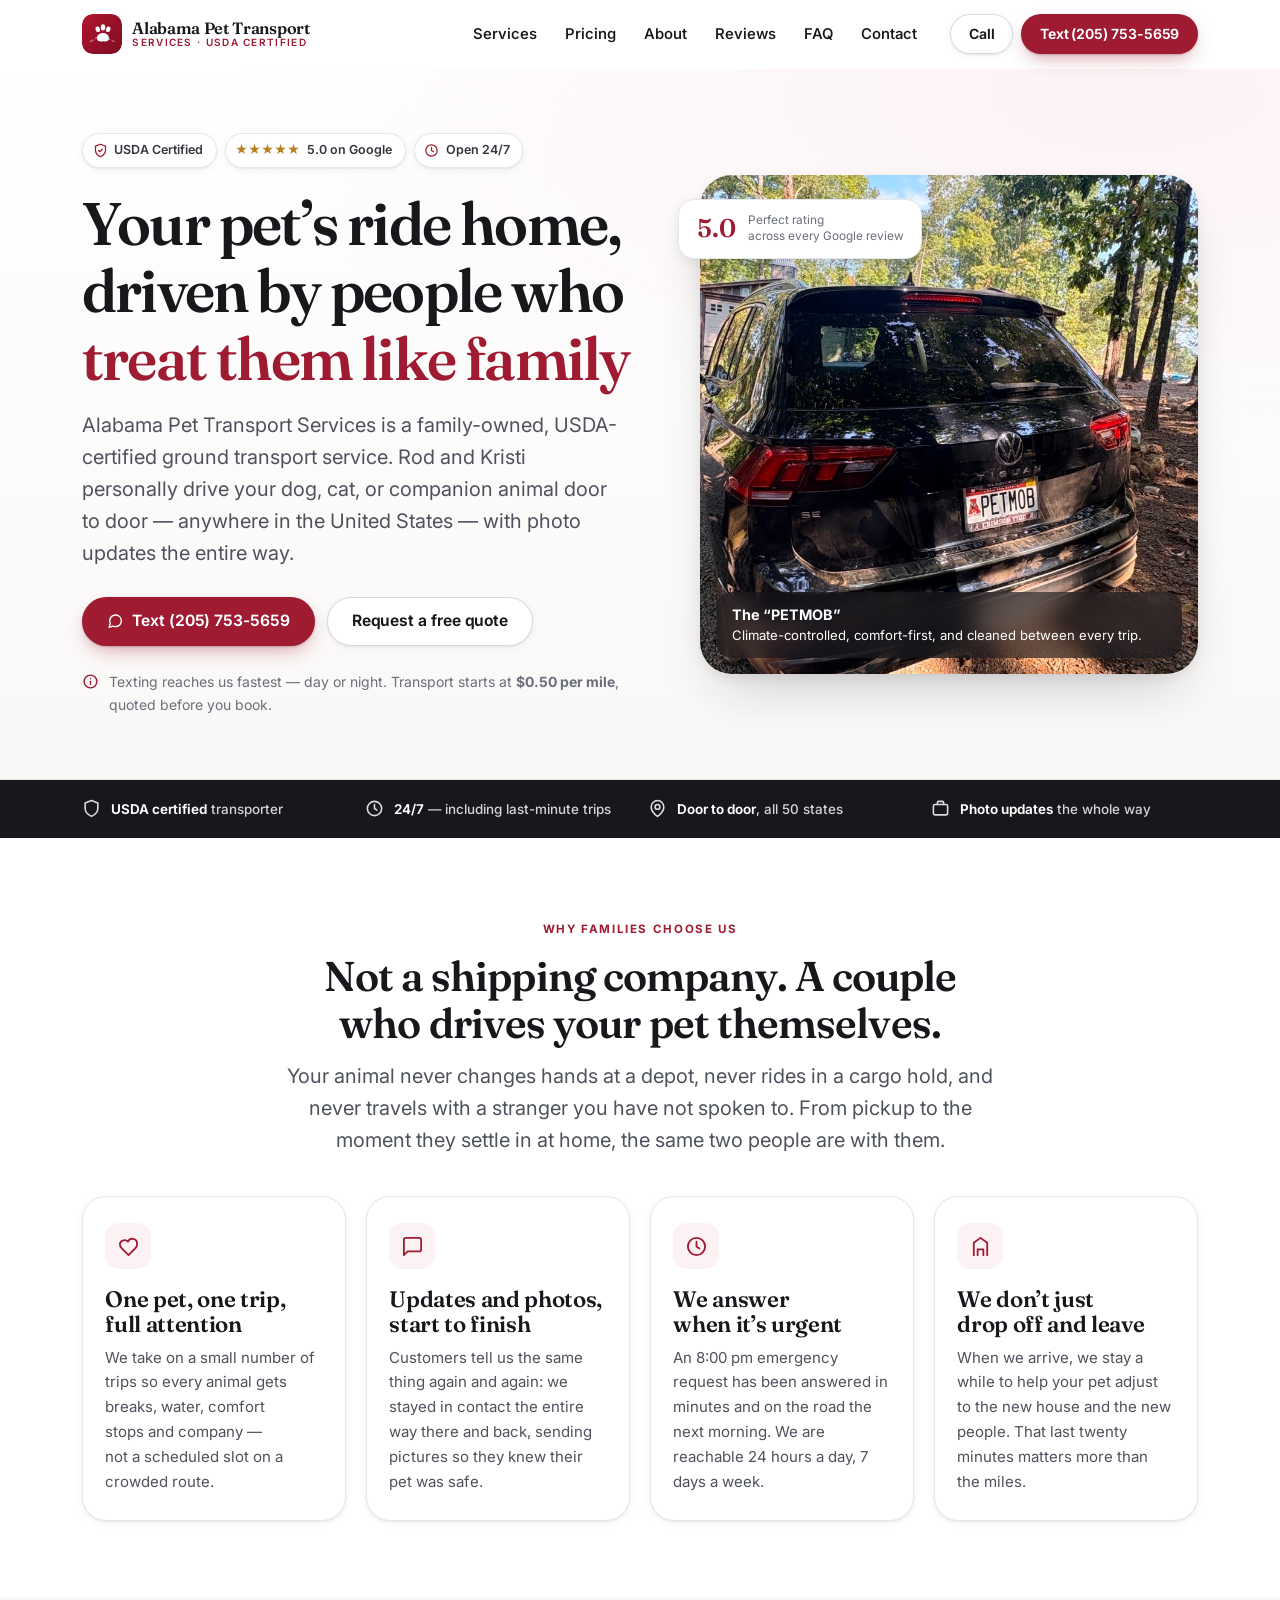
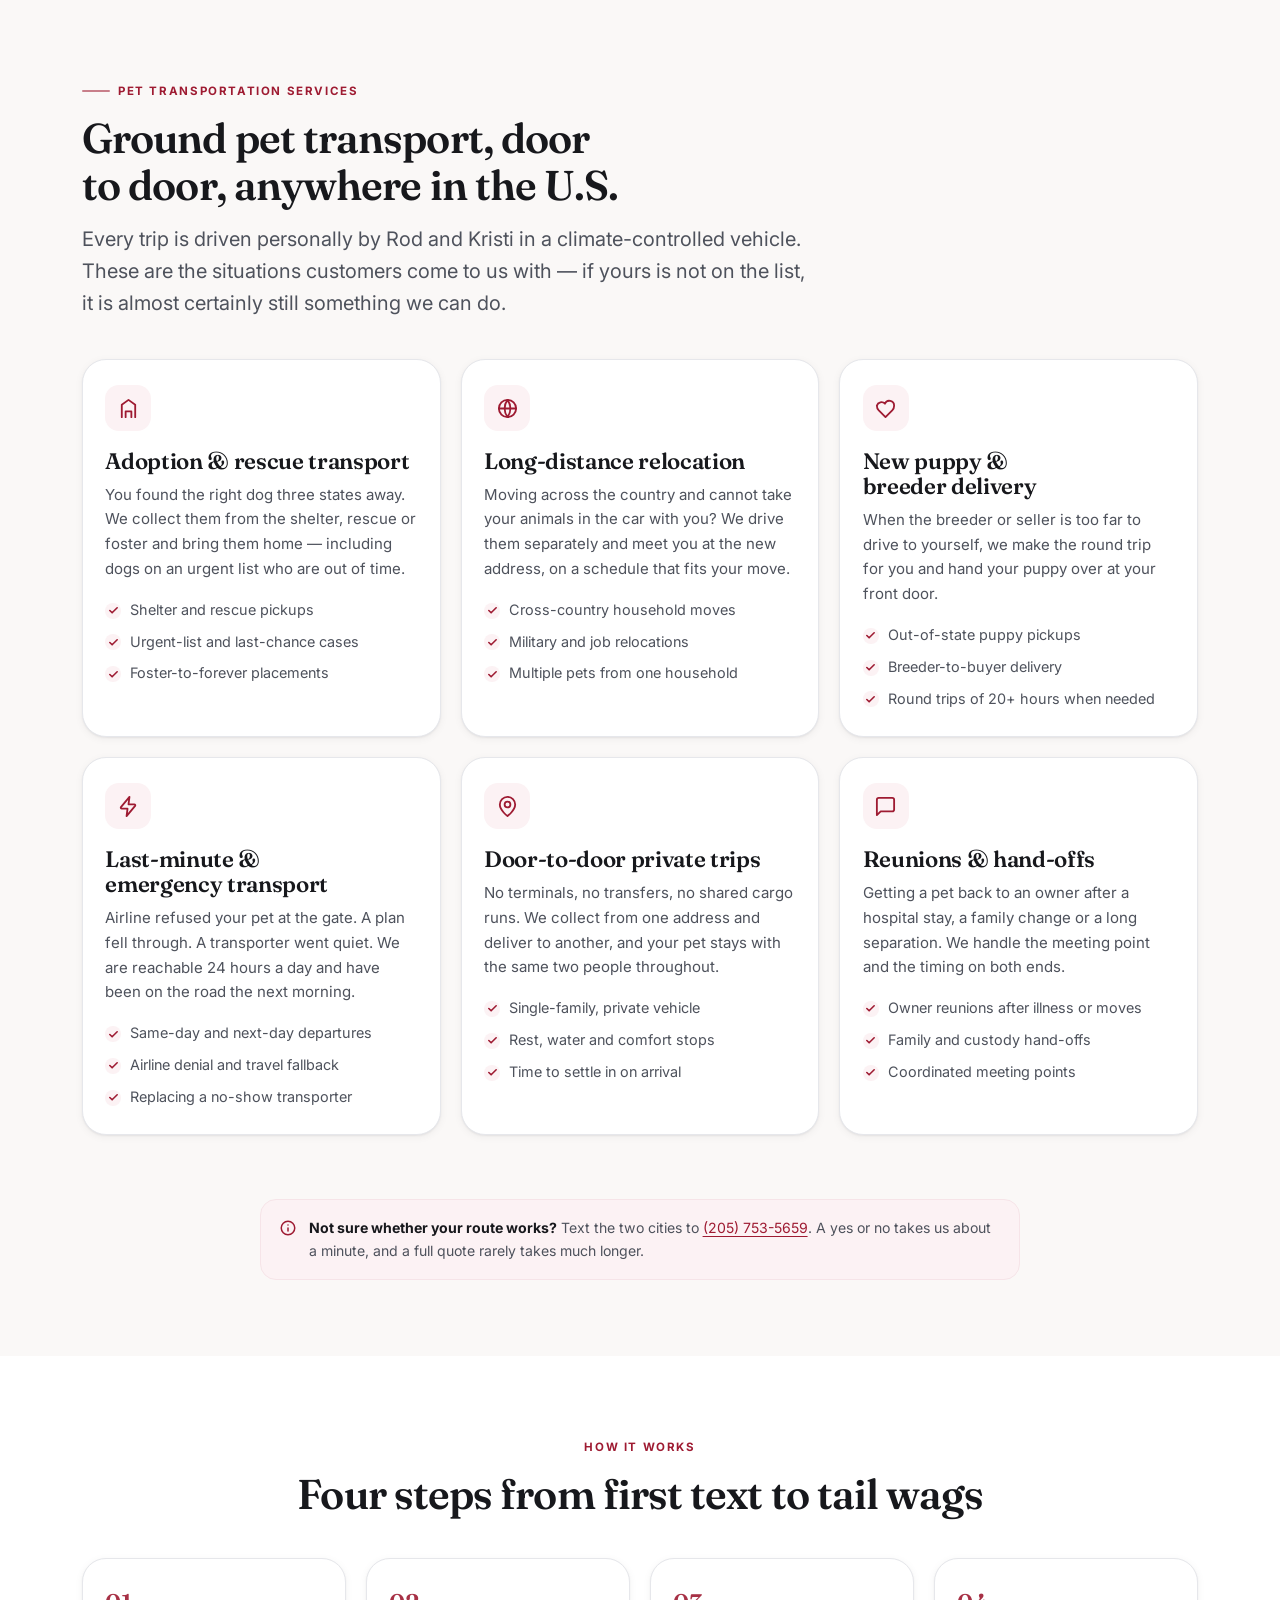
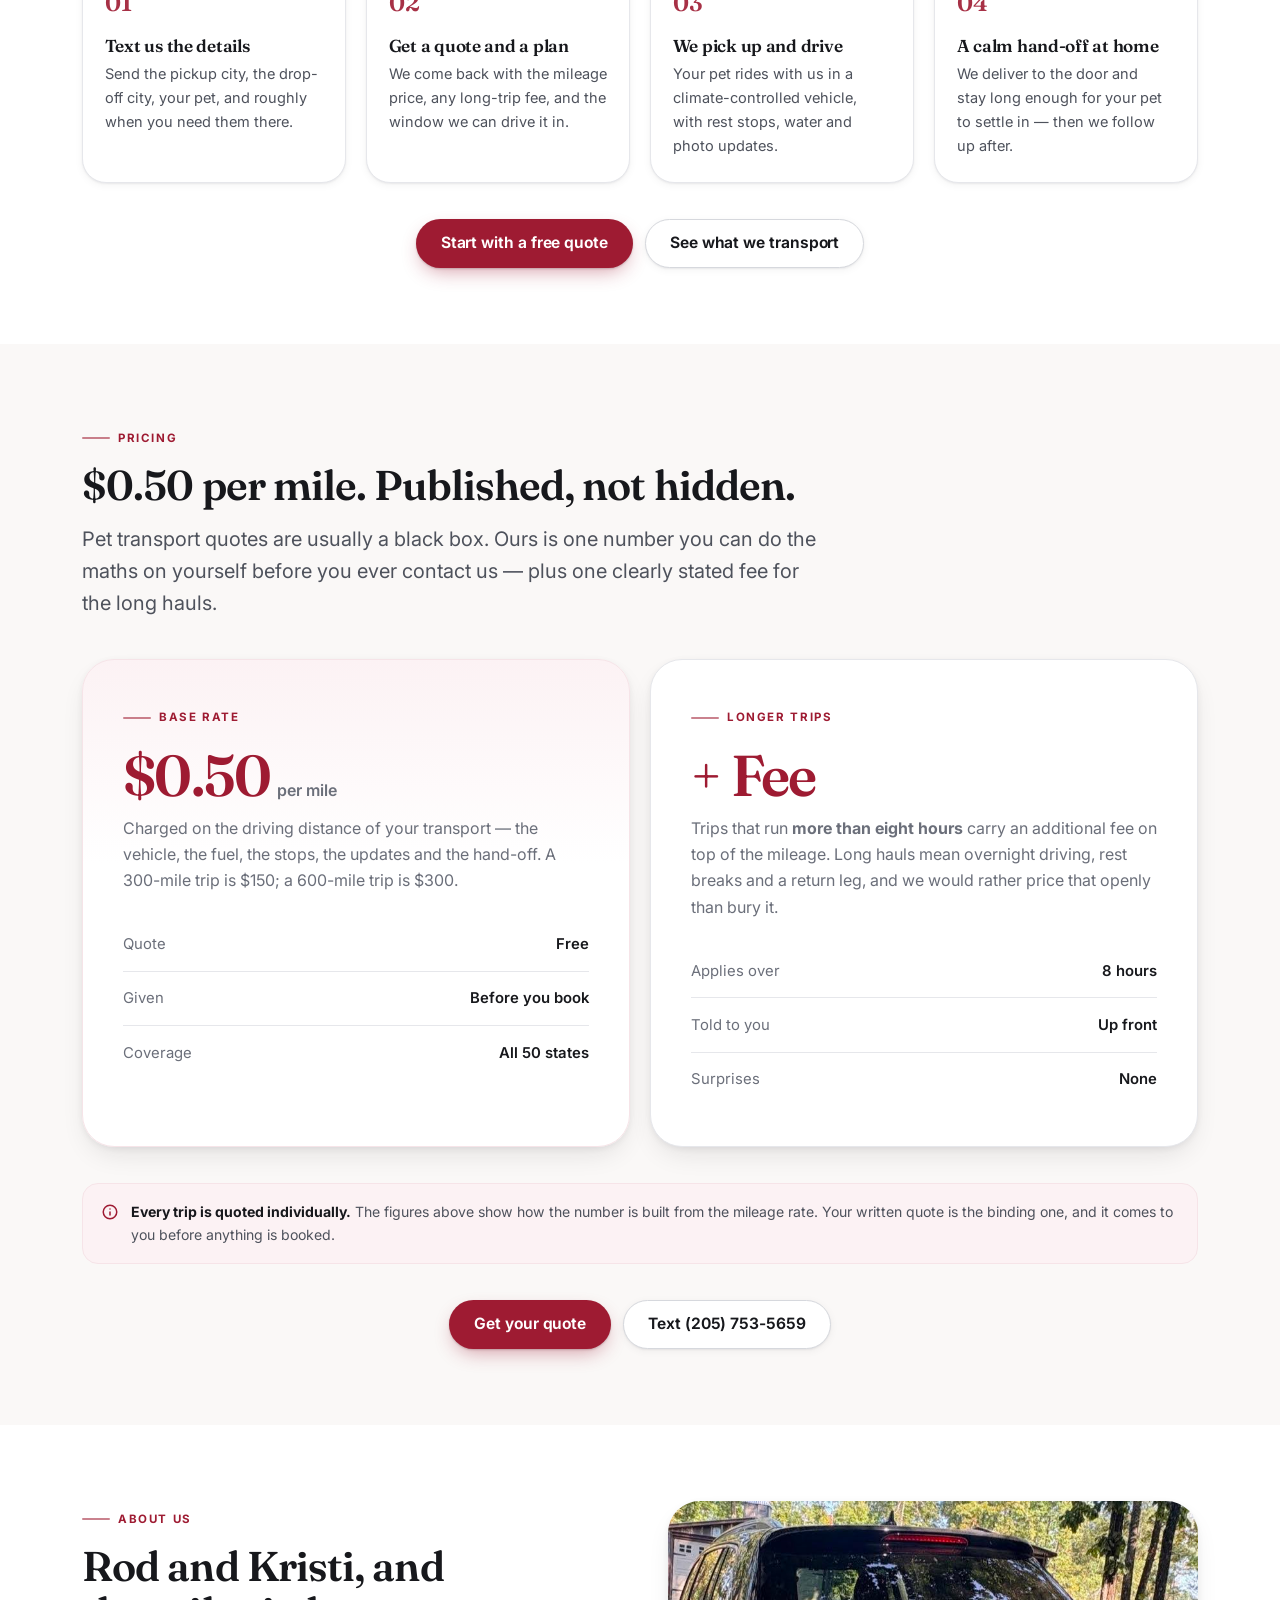
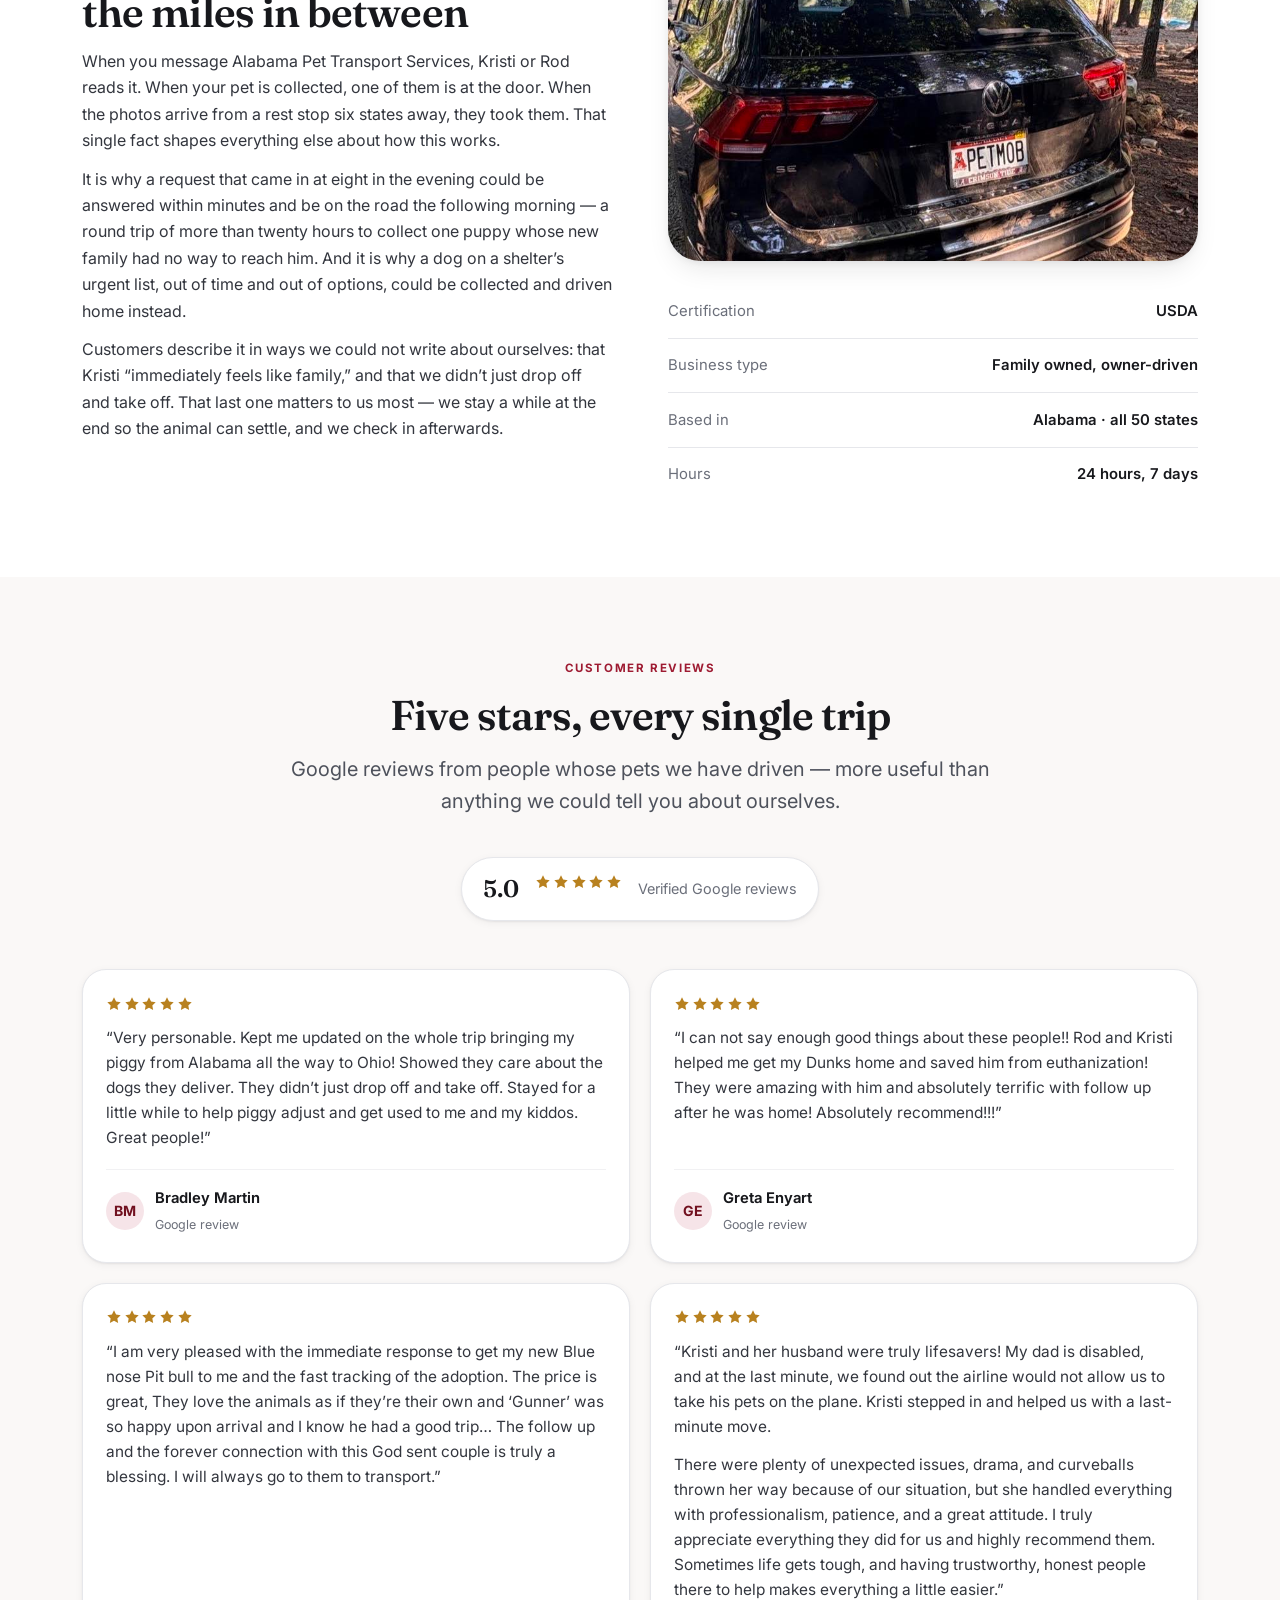
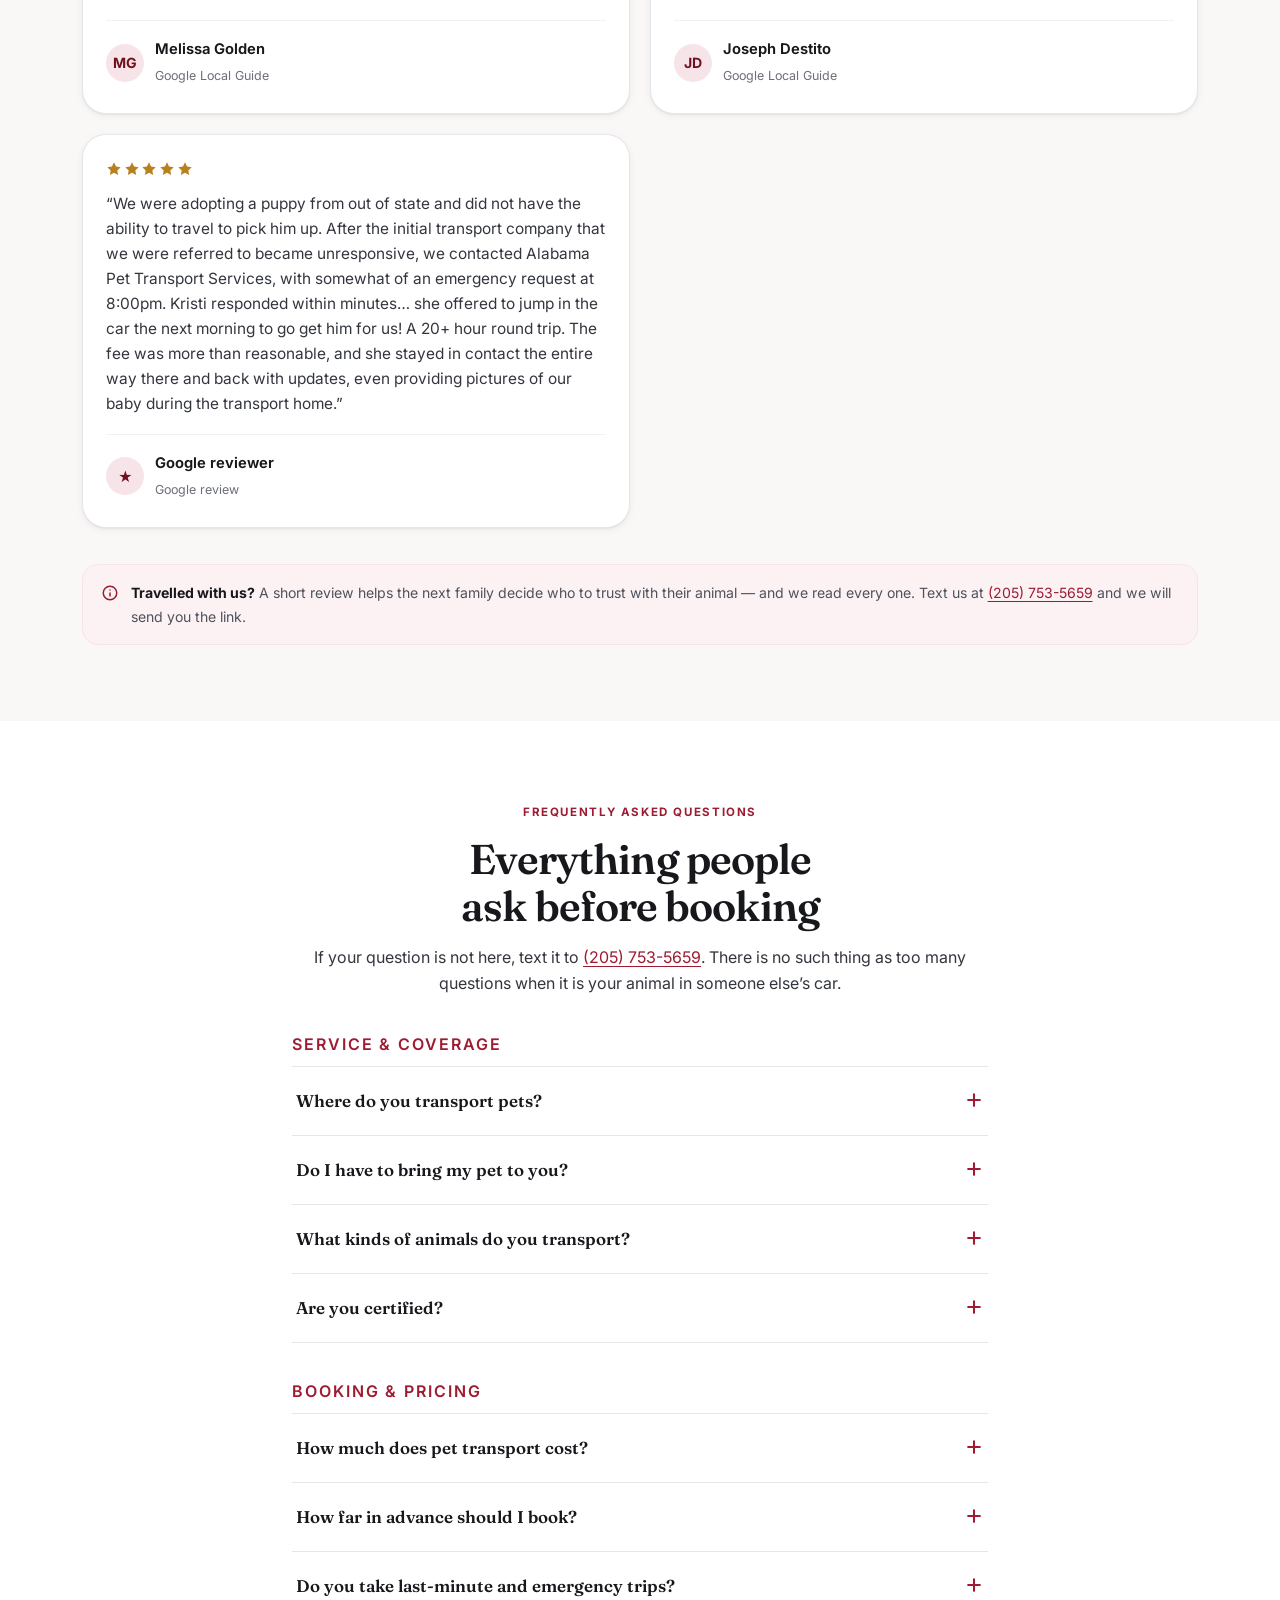
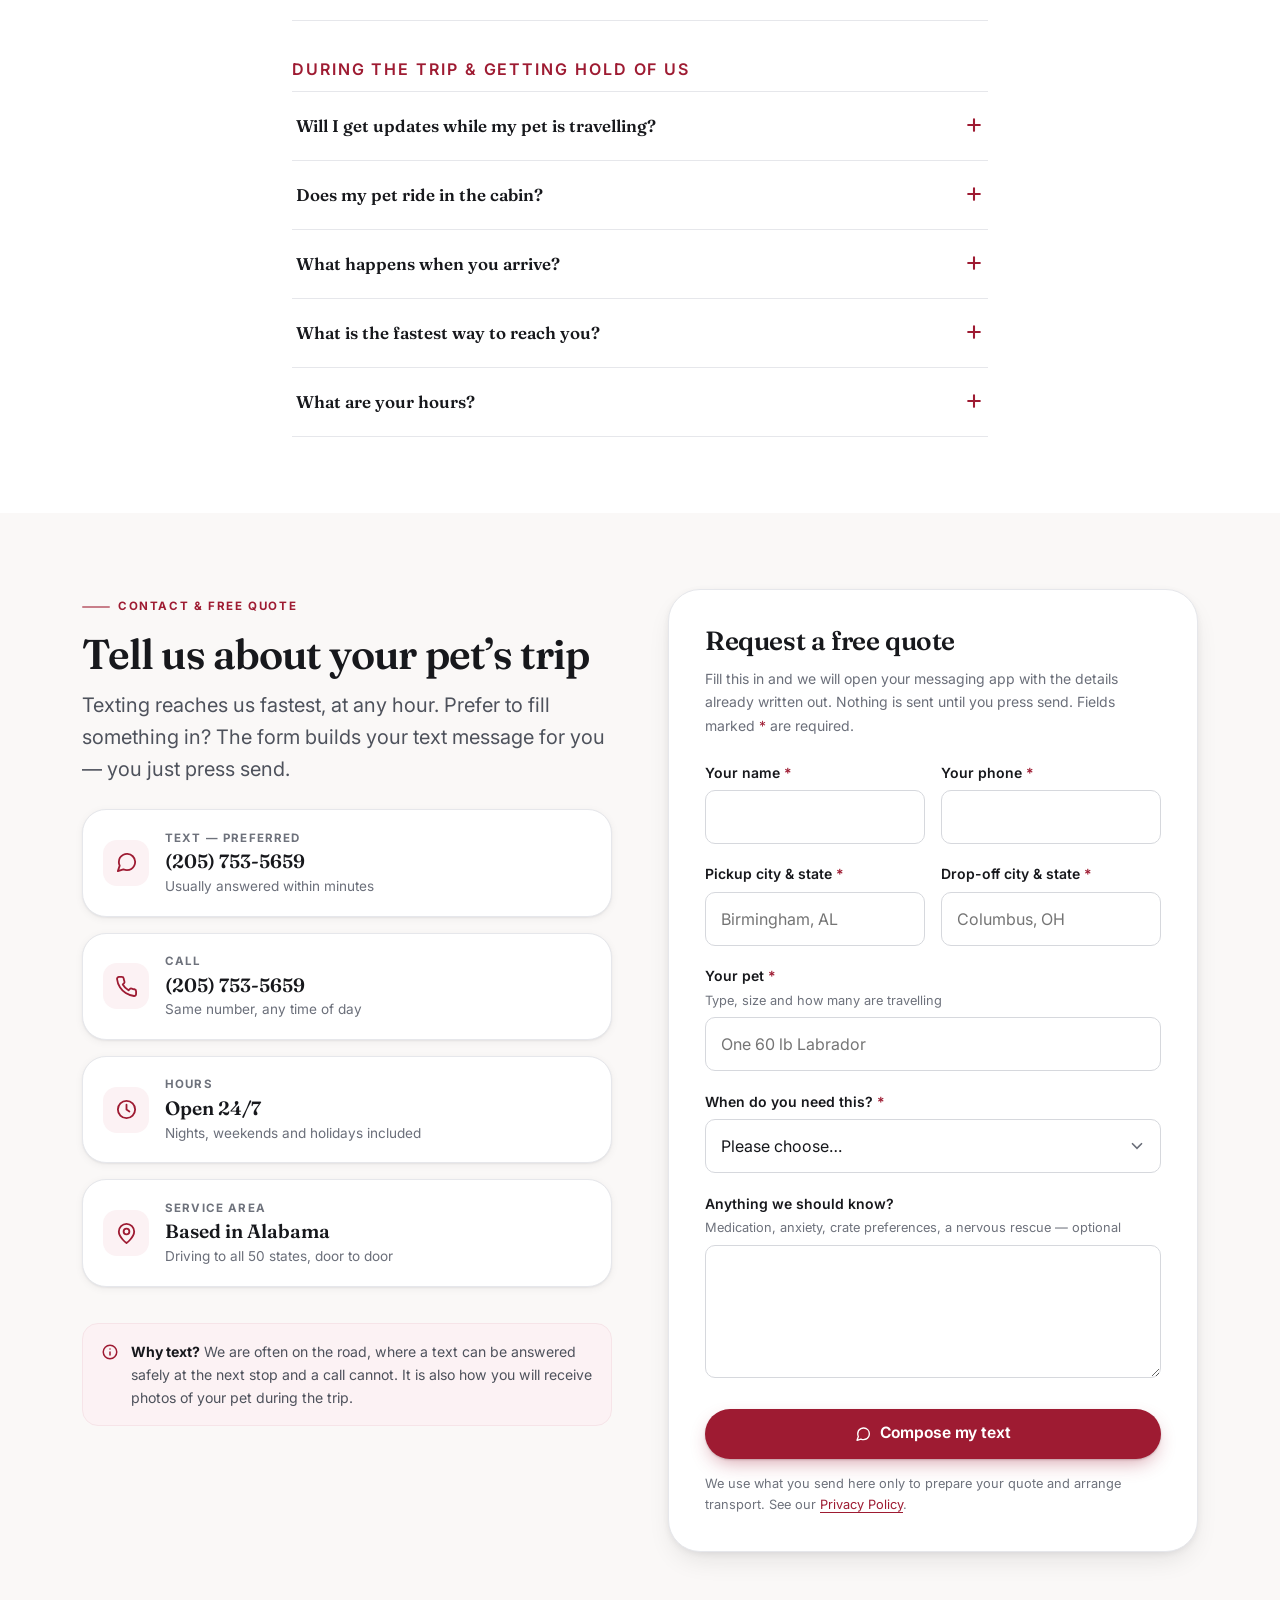
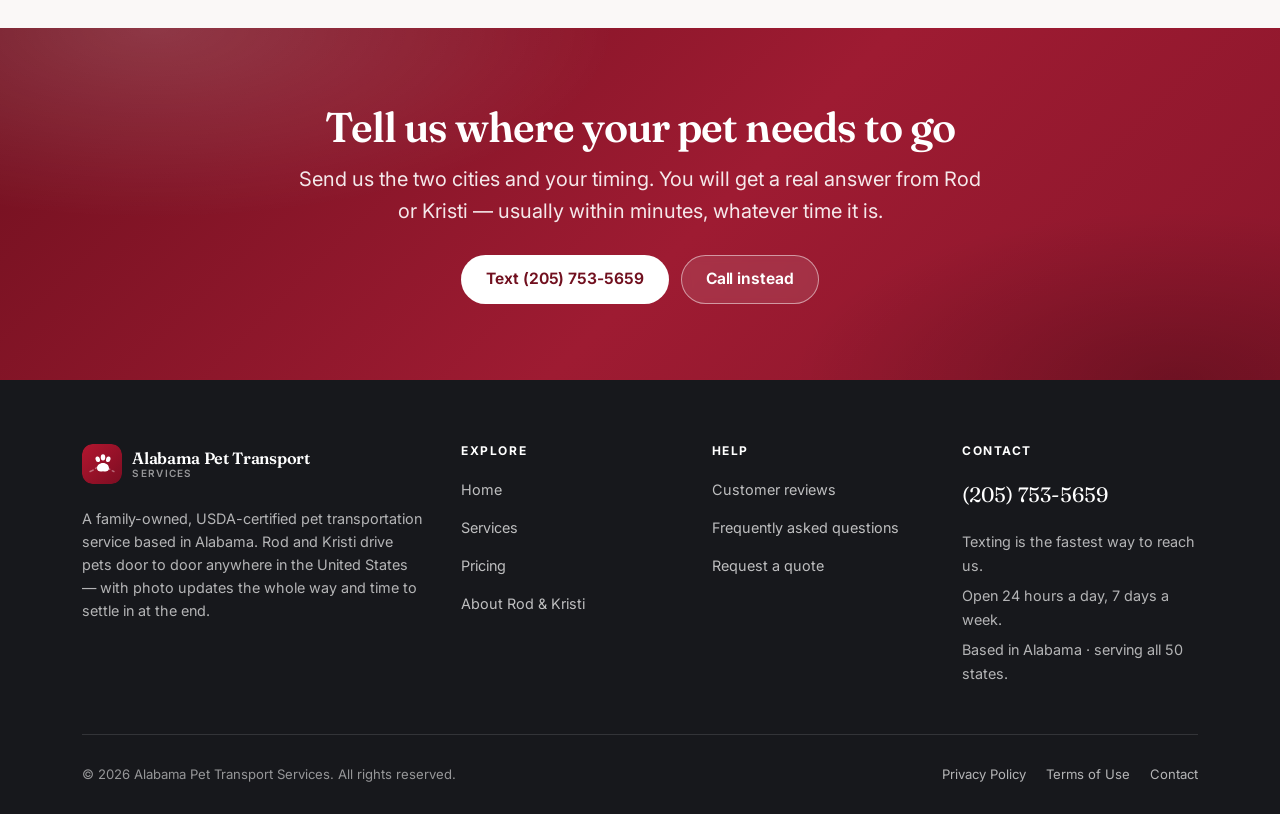
==== commit b9657bad: "reduced a little" ====
--- a/index.html
+++ b/index.html
@@ -112,7 +112,7 @@
       "@type": "Review",
       "author": { "@type": "Person", "name": "Melissa Golden" },
       "reviewRating": { "@type": "Rating", "ratingValue": "5", "bestRating": "5" },
-      "reviewBody": "I am very pleased with the immediate response to get my new Blue nose Pit bull to me and the fast tracking of the adoption. The price is great, They love the animals as if they're their own and Gunner was so happy upon arrival and I know he had a good trip."
+      "reviewBody": "I am very pleased with the immediate response to get my new Blue nose Pit bull to me and the fast tracking of the adoption. The price is great, They love the animals as if they're their own and Gunner was so happy upon arrival and I know he had a good trip. The follow up and the forever connection with this God sent couple is truly a blessing."
     },
     {
       "@type": "Review",
@@ -185,16 +185,26 @@
     },
     {
       "@type": "Question",
-      "name": "Will my pet share the vehicle with other animals?",
-      "acceptedAnswer": { "@type": "Answer", "text": "We drive private, door-to-door trips rather than shared cargo routes. If you have particular concerns about your pet travelling alongside another animal, raise them when you get in touch and we will plan the trip around that." }
-    },
-    {
-      "@type": "Question",
       "name": "Are you certified?",
       "acceptedAnswer": { "@type": "Answer", "text": "Yes. Alabama Pet Transport Services holds USDA certification for the transport of animals. It is worth asking any pet transporter this question before you book with them." }
     },
     {
       "@type": "Question",
+      "name": "How much does pet transport cost?",
+      "acceptedAnswer": { "@type": "Answer", "text": "Transport is charged at $0.50 per mile. Longer trips that run more than eight hours carry an additional fee on top of the mileage, which we state clearly when we quote you. There is nothing else added afterwards." }
+    },
+    {
+      "@type": "Question",
+      "name": "How far in advance should I book?",
+      "acceptedAnswer": { "@type": "Answer", "text": "As early as you can, so we can hold the dates. That said, short notice is genuinely fine: we have answered an eight-in-the-evening request within minutes and been on the road the following morning. If your situation is urgent, say so." }
+    },
+    {
+      "@type": "Question",
+      "name": "Do you take last-minute and emergency trips?",
+      "acceptedAnswer": { "@type": "Answer", "text": "Yes, and they are a large part of what we do. Airline refusals at the gate, a transporter who stopped answering, a shelter deadline — those are exactly the calls we keep the phone on for." }
+    },
+    {
+      "@type": "Question",
       "name": "Will I get updates while my pet is travelling?",
       "acceptedAnswer": { "@type": "Answer", "text": "Yes. We stay in contact for the whole drive and send photos along the way, in both directions on a round trip. Owners consistently tell us this is the part that made the difference." }
     },
@@ -210,8 +220,13 @@
     },
     {
       "@type": "Question",
-      "name": "Can you transport more than one pet at a time?",
-      "acceptedAnswer": { "@type": "Answer", "text": "Yes — multiple pets from the same household travel together regularly. Tell us how many and what size when you ask for a quote." }
+      "name": "What is the fastest way to reach you?",
+      "acceptedAnswer": { "@type": "Answer", "text": "Text (205) 753-5659. We prefer texts and answer them quickly — often within minutes. You are welcome to call, but a text will usually get you an answer sooner." }
+    },
+    {
+      "@type": "Question",
+      "name": "What are your hours?",
+      "acceptedAnswer": { "@type": "Answer", "text": "24 hours a day, 7 days a week. Nights, weekends and holidays included." }
     }
   ]
 }
@@ -261,7 +276,6 @@
         <span class="pill"><svg viewBox="0 0 24 24" fill="none" stroke="currentColor" stroke-width="2" stroke-linecap="round" stroke-linejoin="round" aria-hidden="true"><path d="M12 22s8-4 8-10V5l-8-3-8 3v7c0 6 8 10 8 10z"/><path d="m9 12 2 2 4-4"/></svg>USDA Certified</span>
         <span class="pill"><span class="pill--stars" aria-hidden="true">&#9733;&#9733;&#9733;&#9733;&#9733;</span> 5.0 on Google</span>
         <span class="pill"><svg viewBox="0 0 24 24" fill="none" stroke="currentColor" stroke-width="2" stroke-linecap="round" stroke-linejoin="round" aria-hidden="true"><circle cx="12" cy="12" r="9"/><path d="M12 7v5l3 2"/></svg>Open 24/7</span>
-        <span class="pill"><svg viewBox="0 0 24 24" fill="none" stroke="currentColor" stroke-width="2" stroke-linecap="round" stroke-linejoin="round" aria-hidden="true"><circle cx="12" cy="12" r="9"/><path d="M3 12h18M12 3a15 15 0 0 1 0 18 15 15 0 0 1 0-18z"/></svg>All 50 states</span>
       </div>
 
       <h1>Your pet&rsquo;s ride home, driven by people who <em>treat them like family</em></h1>
@@ -329,7 +343,7 @@
       </p>
     </div>
 
-    <div class="grid g-sm-2 g-md-3">
+    <div class="grid g-sm-2 g-md-4">
       <article class="card card--lift reveal">
         <span class="card-icon"><svg viewBox="0 0 24 24" fill="none" stroke="currentColor" stroke-width="1.9" stroke-linecap="round" stroke-linejoin="round" aria-hidden="true"><path d="M19 14c1.5-1.6 2-3.3 2-5a5 5 0 0 0-9.6-2A5 5 0 0 0 3 9c0 1.7.5 3.4 2 5l7 7z"/></svg></span>
         <h3>One pet, one trip, full attention</h3>
@@ -357,24 +371,8 @@
         </p>
       </article>
 
-      <article class="card card--lift reveal">
-        <span class="card-icon"><svg viewBox="0 0 24 24" fill="none" stroke="currentColor" stroke-width="1.9" stroke-linecap="round" stroke-linejoin="round" aria-hidden="true"><path d="M12 22s8-4 8-10V5l-8-3-8 3v7c0 6 8 10 8 10z"/><path d="m9 12 2 2 4-4"/></svg></span>
-        <h3>USDA certified</h3>
-        <p>
-          We hold USDA certification for animal transport, so the paperwork, handling and
-          welfare standards behind your pet&rsquo;s trip are held to a federal bar.
-        </p>
-      </article>
-
-      <article class="card card--lift reveal">
-        <span class="card-icon"><svg viewBox="0 0 24 24" fill="none" stroke="currentColor" stroke-width="1.9" stroke-linecap="round" stroke-linejoin="round" aria-hidden="true"><path d="M3 12h4l3 8 4-16 3 8h4"/></svg></span>
-        <h3>Pricing you can check yourself</h3>
-        <p>
-          Transport is <strong>$0.50 per mile</strong>, with an additional fee on trips longer
-          than eight hours. You get the number before anything is booked.
-        </p>
-      </article>
-
+      
+      
       <article class="card card--lift reveal">
         <span class="card-icon"><svg viewBox="0 0 24 24" fill="none" stroke="currentColor" stroke-width="1.9" stroke-linecap="round" stroke-linejoin="round" aria-hidden="true"><path d="M5 21V8l7-5 7 5v13"/><path d="M9 21v-6h6v6"/></svg></span>
         <h3>We don&rsquo;t just drop off and leave</h3>
@@ -486,43 +484,7 @@
       </article>
     </div>
 
-    <div class="mt-3" style="padding-top:clamp(2rem,5vw,3rem);border-top:1px solid var(--gray-200)">
-
-    <div class="split">
-      <div>
-        
-        <h3 id="incl-h" style="font-size:clamp(1.35rem,3.4vw,1.75rem)">What every trip includes</h3>
-        <p class="lede mt-1">
-          The miles are the easy part. What makes a transport go well is everything around
-          them &mdash; and all of it is included in the mileage rate.
-        </p>
-        <div class="btn-row mt-2">
-          <a class="btn btn--primary" href="#contact">Request a free quote</a>
-        </div>
-      </div>
-
-      <div class="card reveal">
-        <ul class="card-list" style="font-size:.96rem;gap:.85rem">
-          <li><span><strong>A climate-controlled vehicle</strong>, cleaned between trips, with your pet in the cabin &mdash; never a cargo hold.</span></li>
-          <li><span><strong>Regular breaks</strong> for water, stretching and bathroom stops on the schedule your pet needs, not a dispatcher&rsquo;s.</span></li>
-          <li><span><strong>Photo and text updates</strong> throughout the drive, so you are never guessing where your animal is.</span></li>
-          <li><span><strong>Direct contact with your driver</strong> &mdash; the person answering your texts is the person behind the wheel.</span></li>
-          <li><span><strong>A calm arrival</strong>: we stay a while so your pet can meet the household and settle before we leave.</span></li>
-          <li><span><strong>A follow-up afterwards</strong> to check how they are adjusting once the dust has settled.</span></li>
-        </ul>
-      </div>
-    </div>
-    </div>
-
     <div class="shell--narrow text-center" style="margin:clamp(2.5rem,6vw,4rem) auto 0">
-
-    
-    <h3 id="area-h" style="font-size:clamp(1.35rem,3.4vw,1.75rem)">Based in Alabama. Driving all 50 states.</h3>
-    <p class="lede mt-1">
-      Alabama is home and where most trips begin or end, but there is no radius on what we
-      will drive. Trips have run from Alabama to Ohio and well beyond. If it can be reached
-      by road, we can quote it.
-    </p>
     <div class="note mt-3" style="text-align:left">
       <svg viewBox="0 0 24 24" fill="none" stroke="currentColor" stroke-width="2" stroke-linecap="round" stroke-linejoin="round" aria-hidden="true"><circle cx="12" cy="12" r="9"/><path d="M12 16v-4M12 8h.01"/></svg>
       <p style="margin:0">
@@ -588,8 +550,8 @@
           <span class="unit">per mile</span>
         </div>
         <p class="muted">
-          Charged on the driving distance of your transport. This is the rate for the trip
-          itself &mdash; the vehicle, the fuel, the stops, the updates and the hand-off.
+          Charged on the driving distance of your transport &mdash; the vehicle, the fuel, the
+          stops, the updates and the hand-off. A 300-mile trip is $150; a 600-mile trip is $300.
         </p>
         <ul class="fact-list mt-2">
           <li><span class="k">Quote</span><span class="v">Free</span></li>
@@ -619,92 +581,15 @@
     <div class="note mt-3">
       <svg viewBox="0 0 24 24" fill="none" stroke="currentColor" stroke-width="2" stroke-linecap="round" stroke-linejoin="round" aria-hidden="true"><circle cx="12" cy="12" r="9"/><path d="M12 16v-4M12 8h.01"/></svg>
       <p style="margin:0">
-        <strong>Every trip is quoted individually.</strong> The figures below are illustrations
-        of the mileage rate only, to show how the number is built. Your written quote is the
-        binding one, and it comes to you before anything is booked.
+        <strong>Every trip is quoted individually.</strong> The figures above show how the
+        number is built from the mileage rate. Your written quote is the binding one, and it
+        comes to you before anything is booked.
       </p>
     </div>
 
-    <div class="mt-3" style="padding-top:clamp(2rem,5vw,3rem)">
-
-    <div class="section-head">
-      <h3 id="calc-h" style="font-size:clamp(1.35rem,3.4vw,1.75rem)">Mileage &times; $0.50, then the long-trip fee if it applies</h3>
-      <p>
-        Examples below use the mileage rate alone. Trips over eight hours of driving add the
-        long-trip fee, which we confirm in writing when we quote you.
-      </p>
-    </div>
-
-    <div style="overflow-x:auto">
-      <table style="width:100%;border-collapse:collapse;min-width:32rem;background:#fff;border:1px solid var(--gray-200);border-radius:var(--r-lg);overflow:hidden">
-        <caption class="visually-hidden">Illustrative mileage costs at fifty cents per mile</caption>
-        <thead>
-          <tr style="background:var(--crimson-tint)">
-            <th scope="col" style="text-align:left;padding:.95rem 1.1rem;font-size:.82rem;letter-spacing:.06em;text-transform:uppercase;color:var(--crimson-700)">Example trip</th>
-            <th scope="col" style="text-align:right;padding:.95rem 1.1rem;font-size:.82rem;letter-spacing:.06em;text-transform:uppercase;color:var(--crimson-700)">Driving miles</th>
-            <th scope="col" style="text-align:right;padding:.95rem 1.1rem;font-size:.82rem;letter-spacing:.06em;text-transform:uppercase;color:var(--crimson-700)">Mileage cost</th>
-          </tr>
-        </thead>
-        <tbody>
-          <tr style="border-top:1px solid var(--gray-200)">
-            <th scope="row" style="text-align:left;padding:.95rem 1.1rem;font-weight:600;color:var(--ink)">Short in-state hop</th>
-            <td style="text-align:right;padding:.95rem 1.1rem">100 miles</td>
-            <td style="text-align:right;padding:.95rem 1.1rem;font-weight:650;color:var(--ink)">$50</td>
-          </tr>
-          <tr style="border-top:1px solid var(--gray-200);background:var(--sand)">
-            <th scope="row" style="text-align:left;padding:.95rem 1.1rem;font-weight:600;color:var(--ink)">Neighbouring state</th>
-            <td style="text-align:right;padding:.95rem 1.1rem">300 miles</td>
-            <td style="text-align:right;padding:.95rem 1.1rem;font-weight:650;color:var(--ink)">$150</td>
-          </tr>
-          <tr style="border-top:1px solid var(--gray-200)">
-            <th scope="row" style="text-align:left;padding:.95rem 1.1rem;font-weight:600;color:var(--ink)">Regional run</th>
-            <td style="text-align:right;padding:.95rem 1.1rem">600 miles</td>
-            <td style="text-align:right;padding:.95rem 1.1rem;font-weight:650;color:var(--ink)">$300 <span class="small muted">+ long-trip fee</span></td>
-          </tr>
-          <tr style="border-top:1px solid var(--gray-200);background:var(--sand)">
-            <th scope="row" style="text-align:left;padding:.95rem 1.1rem;font-weight:600;color:var(--ink)">Cross-country</th>
-            <td style="text-align:right;padding:.95rem 1.1rem">1,200 miles</td>
-            <td style="text-align:right;padding:.95rem 1.1rem;font-weight:650;color:var(--ink)">$600 <span class="small muted">+ long-trip fee</span></td>
-          </tr>
-        </tbody>
-      </table>
-    </div>
-    <p class="small muted mt-2">
-      Illustrative only. Actual mileage depends on the route driven, and trips over eight hours
-      include an additional fee confirmed in your quote.
-    </p>
-    </div>
-
-    <div class="mt-3" style="padding-top:clamp(2rem,5vw,3rem);border-top:1px solid var(--gray-200)">
-
-    <div class="split">
-      <div>
-        <h3 id="incl2-h" style="font-size:clamp(1.35rem,3.4vw,1.75rem)">No add-ons for the things that should be standard</h3>
-        <p class="lede mt-1">
-          Rest stops, water, comfort breaks, photo updates, direct contact with your driver and
-          time to settle your pet in at the other end are simply part of the service.
-        </p>
-        <div class="btn-row mt-2">
-          <a class="btn btn--primary" href="#contact">Get your quote</a>
-          <a class="btn btn--ghost" href="#services">See services</a>
-        </div>
-      </div>
-      <div class="card reveal">
-        <h3>What we need to quote you</h3>
-        <ul class="card-list" style="font-size:.96rem;gap:.7rem">
-          <li>Pickup city and state</li>
-          <li>Drop-off city and state</li>
-          <li>The pet &mdash; type, size, and how many</li>
-          <li>Roughly when it needs to happen</li>
-          <li>Anything we should know: medication, anxiety, crate preferences</li>
-        </ul>
-        <p class="small muted mt-2">
-          That is enough for a number. Text it to
-          <a href="sms:+12057535659">(205) 753-5659</a> or use the
-          <a href="#contact">quote form</a>.
-        </p>
-      </div>
-    </div>
+    <div class="btn-row btn-row--center mt-3">
+      <a class="btn btn--primary" href="#contact">Get your quote</a>
+      <a class="btn btn--ghost" href="sms:+12057535659">Text (205) 753-5659</a>
     </div>
   </div>
 </section>
@@ -712,7 +597,7 @@
 <section class="section" id="about" aria-labelledby="story-h">
   <div class="shell">
 
-    <div class="split">
+    <div class="split split--top">
       <div>
         <span class="eyebrow">About us</span>
         <h2 id="story-h">Rod and Kristi, and the miles in between</h2>
@@ -731,63 +616,27 @@
         </p>
         <p class="mt-1">
           Customers describe it in ways we could not write about ourselves: that Kristi
-          &ldquo;immediately feels like family,&rdquo; that they were kept updated the whole trip,
-          that we didn&rsquo;t just drop off and take off. That last one matters to us most. We
-          stay a while at the end so the animal can work out where they are and who these new
-          people are, and we check in afterwards to see how they have settled.
+          &ldquo;immediately feels like family,&rdquo; and that we didn&rsquo;t just drop off
+          and take off. That last one matters to us most &mdash; we stay a while at the end so
+          the animal can settle, and we check in afterwards.
         </p>
       </div>
 
       <div class="split-media reveal">
-        <img src="assets/img/petmob-suv.jpg"
-             srcset="assets/img/petmob-suv-480.jpg 480w, assets/img/petmob-suv.jpg 825w"
+        <img src="assets/img/petmob-suv-wide.jpg"
+             srcset="assets/img/petmob-suv-wide-480.jpg 480w, assets/img/petmob-suv-wide.jpg 825w"
              sizes="(min-width: 900px) 46vw, 92vw"
-             width="825" height="1077" loading="lazy" decoding="async"
-             alt="The PETMOB: a black Volkswagen Tiguan SUV with an Alabama Crimson Tide licence plate reading PETMOB, parked on a gravel drive among trees.">
-      </div>
-    </div>
-
-    <div class="mt-3" style="padding-top:clamp(2rem,5vw,3rem);border-top:1px solid var(--gray-200)">
-
-    <div class="split split--flip">
-      <div class="card reveal" style="padding:1.9rem 1.6rem">
-        <span class="card-icon"><svg viewBox="0 0 24 24" fill="none" stroke="currentColor" stroke-width="1.9" stroke-linecap="round" stroke-linejoin="round" aria-hidden="true"><path d="M12 22s8-4 8-10V5l-8-3-8 3v7c0 6 8 10 8 10z"/><path d="m9 12 2 2 4-4"/></svg></span>
-        <h3>USDA certified</h3>
-        <p>
-          Alabama Pet Transport Services holds USDA certification for the transport of animals.
-          It is the federal standard that governs how animals are handled, housed and moved in
-          commerce, and it is the credential worth asking any transporter about.
-        </p>
+             width="825" height="560" loading="lazy" decoding="async"
+             alt="The PETMOB: a black Volkswagen Tiguan SUV with an Alabama Crimson Tide licence plate reading PETMOB.">
         <ul class="fact-list mt-2">
           <li><span class="k">Certification</span><span class="v">USDA</span></li>
-          <li><span class="k">Business type</span><span class="v">Family owned</span></li>
-          <li><span class="k">Based in</span><span class="v">Alabama</span></li>
-          <li><span class="k">Serving</span><span class="v">All 50 states</span></li>
-          <li><span class="k">Hours</span><span class="v">24 / 7</span></li>
-        </ul>
-      </div>
-
-      <div>
-        <h3 id="cert-h" style="font-size:clamp(1.35rem,3.4vw,1.75rem)">Ask any transporter this question</h3>
-        <p class="lede mt-1">
-          &ldquo;Are you USDA certified, and who exactly will be driving my animal?&rdquo;
-        </p>
-        <p class="mt-1">
-          Pet transport is an easy industry to enter and a hard one to do properly. Plenty of
-          arrangements involve a chain of drivers, a shared van and a phone number that stops
-          answering once a deposit clears &mdash; one of our customers came to us precisely
-          because the company they were referred to went silent.
-        </p>
-        <p class="mt-1">
-          Our answer to that question is short: yes, and Rod or Kristi will be driving.
-        </p>
-        <div class="btn-row mt-2">
-          <a class="btn btn--primary" href="#contact">Talk to us about your pet</a>
-          <a class="btn btn--ghost" href="#reviews">Read our reviews</a>
-        </div>
-      </div>
-    </div>
-    </div>
+          <li><span class="k">Business type</span><span class="v">Family owned, owner-driven</span></li>
+          <li><span class="k">Based in</span><span class="v">Alabama &middot; all 50 states</span></li>
+          <li><span class="k">Hours</span><span class="v">24 hours, 7 days</span></li>
+        </ul>
+      </div>
+    </div>
+
   </div>
 </section>
 
@@ -798,9 +647,8 @@
       <span class="eyebrow eyebrow--center">Customer reviews</span>
       <h2 id="all-h">Five stars, every single trip</h2>
       <p class="lede">
-        These are unedited Google reviews from people whose pets we have driven. They are
-        the most useful thing on this page &mdash; more useful than anything we could tell
-        you about ourselves.
+        Google reviews from people whose pets we have driven &mdash; more useful than
+        anything we could tell you about ourselves.
       </p>
     </div>
 
@@ -860,8 +708,7 @@
         <svg viewBox="0 0 24 24" fill="currentColor" aria-hidden="true"><path d="m12 2 3.1 6.3 6.9 1-5 4.9 1.2 6.8L12 17.8 5.8 21l1.2-6.8-5-4.9 6.9-1z"/></svg>
       </span>
         <blockquote>
-          <p>&ldquo;I am very pleased with the immediate response to get my new Blue nose Pit bull to me and the fast tracking of the adoption. The price is great, They love the animals as if they&rsquo;re their own and &lsquo;Gunner&rsquo; was so happy upon arrival and I know he had a good trip.</p>
-          <p>Thank you so much for taking the time to not only transport my pup but others as well. The follow up and the forever connection with this God sent couple is truly a blessing. I will always go to them to transport.&rdquo;</p>
+          <p>&ldquo;I am very pleased with the immediate response to get my new Blue nose Pit bull to me and the fast tracking of the adoption. The price is great, They love the animals as if they&rsquo;re their own and &lsquo;Gunner&rsquo; was so happy upon arrival and I know he had a good trip&hellip; The follow up and the forever connection with this God sent couple is truly a blessing. I will always go to them to transport.&rdquo;</p>
         </blockquote>
         <div class="review-by">
           <span class="avatar" aria-hidden="true">MG</span>
@@ -896,9 +743,7 @@
         <svg viewBox="0 0 24 24" fill="currentColor" aria-hidden="true"><path d="m12 2 3.1 6.3 6.9 1-5 4.9 1.2 6.8L12 17.8 5.8 21l1.2-6.8-5-4.9 6.9-1z"/></svg>
       </span>
         <blockquote>
-          <p>&ldquo;I would highly recommend Alabama Pet Transport Services for any of your pet transportation needs!</p>
-          <p>We were adopting a puppy from out of state and did not have the ability to travel to pick him up. After the initial transport company that we were referred to became unresponsive, we contacted Alabama Pet Transport Services, with somewhat of an emergency request at 8:00pm. Kristi responded within minutes. We explained our situation and she offered to jump in the car the next morning to go get him for us! A 20+ hour round trip. The fee was more than reasonable, and she stayed in contact the entire way there and back with updates, even providing pictures of our baby during the transport home.</p>
-          <p>Kristi has such a warm and inviting personality that even after only knowing her a short time, she immediately feels like family. You can tell that she truly loves what she does and cares so much about animals and their safety during the trip.&rdquo;</p>
+          <p>&ldquo;We were adopting a puppy from out of state and did not have the ability to travel to pick him up. After the initial transport company that we were referred to became unresponsive, we contacted Alabama Pet Transport Services, with somewhat of an emergency request at 8:00pm. Kristi responded within minutes&hellip; she offered to jump in the car the next morning to go get him for us! A 20+ hour round trip. The fee was more than reasonable, and she stayed in contact the entire way there and back with updates, even providing pictures of our baby during the transport home.&rdquo;</p>
         </blockquote>
         <div class="review-by">
           <span class="avatar" aria-hidden="true">&#9733;</span>
@@ -915,7 +760,6 @@
         <a href="sms:+12057535659">(205) 753-5659</a> and we will send you the link.
       </p>
     </div>
-
   </div>
 </section>
 
@@ -945,18 +789,30 @@
         <summary>What kinds of animals do you transport?</summary>
         <div class="faq-body"><p>Dogs and cats make up most of our trips. If you have a different companion animal, text us the details and we will tell you honestly whether we can carry them safely.</p></div>
       </details>
-      <details>
-        <summary>Will my pet share the vehicle with other animals?</summary>
-        <div class="faq-body"><p>We drive private, door-to-door trips rather than shared cargo routes. If you have particular concerns about your pet travelling alongside another animal, raise them when you get in touch and we will plan the trip around that.</p></div>
-      </details>
-      <details>
+            <details>
         <summary>Are you certified?</summary>
         <div class="faq-body"><p>Yes. Alabama Pet Transport Services holds USDA certification for the transport of animals. It is worth asking any pet transporter this question before you book with them.</p></div>
       </details>
     </div>
 
-    <h3 style="font-size:1rem;text-transform:uppercase;letter-spacing:.12em;font-family:var(--font-sans);color:var(--crimson);margin-bottom:.75rem">During the trip</h3>
+    <h3 style="font-size:1rem;text-transform:uppercase;letter-spacing:.12em;font-family:var(--font-sans);color:var(--crimson);margin-bottom:.75rem">Booking &amp; pricing</h3>
     <div class="faq" style="margin-bottom:2.5rem">
+      <details>
+        <summary>How much does pet transport cost?</summary>
+        <div class="faq-body"><p>Transport is charged at $0.50 per mile. Longer trips that run more than eight hours carry an additional fee on top of the mileage, which we state clearly when we quote you. There is nothing else added afterwards.</p></div>
+      </details>
+                  <details>
+        <summary>How far in advance should I book?</summary>
+        <div class="faq-body"><p>As early as you can, so we can hold the dates. That said, short notice is genuinely fine: we have answered an eight-in-the-evening request within minutes and been on the road the following morning. If your situation is urgent, say so.</p></div>
+      </details>
+      <details>
+        <summary>Do you take last-minute and emergency trips?</summary>
+        <div class="faq-body"><p>Yes, and they are a large part of what we do. Airline refusals at the gate, a transporter who stopped answering, a shelter deadline &mdash; those are exactly the calls we keep the phone on for.</p></div>
+      </details>
+    </div>
+
+    <h3 style="font-size:1rem;text-transform:uppercase;letter-spacing:.12em;font-family:var(--font-sans);color:var(--crimson);margin-bottom:.75rem">During the trip &amp; getting hold of us</h3>
+    <div class="faq">
       <details>
         <summary>Will I get updates while my pet is travelling?</summary>
         <div class="faq-body"><p>Yes. We stay in contact for the whole drive and send photos along the way, in both directions on a round trip. Owners consistently tell us this is the part that made the difference.</p></div>
@@ -970,8 +826,12 @@
         <div class="faq-body"><p>We deliver to the door and then stay a while. Animals need a few minutes to work out where they are and who these new people are, and we would rather be part of that than drive away the moment the leash changes hands. We also follow up afterwards to see how they are settling.</p></div>
       </details>
       <details>
-        <summary>Can you transport more than one pet at a time?</summary>
-        <div class="faq-body"><p>Yes &mdash; multiple pets from the same household travel together regularly. Tell us how many and what size when you ask for a quote.</p></div>
+        <summary>What is the fastest way to reach you?</summary>
+        <div class="faq-body"><p>Text (205) 753-5659. We prefer texts and answer them quickly &mdash; often within minutes. You are welcome to call, but a text will usually get you an answer sooner.</p></div>
+      </details>
+      <details>
+        <summary>What are your hours?</summary>
+        <div class="faq-body"><p>24 hours a day, 7 days a week. Nights, weekends and holidays included.</p></div>
       </details>
     </div>
   </div>
@@ -1013,7 +873,7 @@
               <span class="m-value">Open 24/7</span>
               <span class="m-sub">Nights, weekends and holidays included</span>
             </span>
-          </div>
+    </div>
 
           <div class="method">
             <span class="card-icon"><svg viewBox="0 0 24 24" fill="none" stroke="currentColor" stroke-width="1.9" stroke-linecap="round" stroke-linejoin="round" aria-hidden="true"><path d="M20 10c0 6-8 12-8 12s-8-6-8-12a8 8 0 0 1 16 0z"/><circle cx="12" cy="10" r="3"/></svg></span>
@@ -1022,7 +882,7 @@
               <span class="m-value">Based in Alabama</span>
               <span class="m-sub">Driving to all 50 states, door to door</span>
             </span>
-          </div>
+    </div>
         </div>
 
         <div class="note mt-3">
@@ -1052,7 +912,7 @@
               <label for="f-phone">Your phone <span class="req" aria-hidden="true">*</span></label>
               <input type="tel" id="f-phone" name="phone" data-sms-label="Phone" autocomplete="tel" inputmode="tel" required>
             </div>
-          </div>
+    </div>
 
           <div class="field-row">
             <div class="field">
@@ -1063,14 +923,14 @@
               <label for="f-dropoff">Drop-off city &amp; state <span class="req" aria-hidden="true">*</span></label>
               <input type="text" id="f-dropoff" name="dropoff" data-sms-label="Drop-off" placeholder="Columbus, OH" required>
             </div>
-          </div>
+    </div>
 
           <div class="field">
             <label for="f-pet">Your pet <span class="req" aria-hidden="true">*</span>
               <span class="hint">Type, size and how many are travelling</span>
             </label>
             <input type="text" id="f-pet" name="pet" data-sms-label="Pet" placeholder="One 60 lb Labrador" required>
-          </div>
+    </div>
 
           <div class="field">
             <label for="f-timing">When do you need this? <span class="req" aria-hidden="true">*</span></label>
@@ -1082,12 +942,12 @@
               <option>Later than two weeks / flexible</option>
               <option>Still deciding &mdash; just need a price</option>
             </select>
-          </div>
+    </div>
 
           <div class="field">
             <label for="f-details">Anything we should know? <span class="hint">Medication, anxiety, crate preferences, a nervous rescue &mdash; optional</span></label>
             <textarea id="f-details" name="details" data-sms-label="Notes" rows="4"></textarea>
-          </div>
+    </div>
 
           <div class="form-foot">
             <button class="btn btn--primary btn--block" type="submit">
@@ -1114,7 +974,7 @@
               We use what you send here only to prepare your quote and arrange transport.
               See our <a href="privacy.html">Privacy Policy</a>.
             </p>
-          </div>
+    </div>
         </form>
 
         <noscript>
@@ -1126,7 +986,6 @@
         </noscript>
       </div>
     </div>
-
   </div>
 </section>
 
--- a/assets/css/styles.css
+++ b/assets/css/styles.css
@@ -139,12 +139,12 @@
   padding-inline: var(--gut);
 }
 .shell--narrow { max-width: 760px; }
-.section { padding-block: clamp(3.5rem, 9vw, 6.5rem); }
+.section { padding-block: clamp(2.75rem, 6vw, 4.75rem); }
 .section--tight { padding-block: clamp(2.75rem, 6vw, 4.5rem); }
 .section--sand { background: var(--sand); }
 .section--line { border-top: 1px solid var(--gray-200); }
 
-.section-head { max-width: 46rem; margin-bottom: clamp(2rem, 5vw, 3.25rem); }
+.section-head { max-width: 46rem; margin-bottom: clamp(1.75rem, 4vw, 2.5rem); }
 .section-head--center { margin-inline: auto; text-align: center; }
 .section-head p { margin-top: .9rem; }
 
@@ -394,7 +394,7 @@
 .hero-inner {
   display: grid;
   gap: clamp(2.25rem, 6vw, 3.5rem);
-  padding-block: clamp(2.75rem, 8vw, 5.25rem);
+  padding-block: clamp(2.5rem, 6vw, 4rem);
 }
 @media (min-width: 940px) {
   .hero-inner {
@@ -457,7 +457,7 @@
   object-fit: cover;
   object-position: 50% 45%;
 }
-@media (min-width: 940px) { .hero-media img { aspect-ratio: 5 / 6; } }
+@media (min-width: 940px) { .hero-media img { aspect-ratio: 1 / 1; } }
 .hero-media figcaption {
   position: absolute;
   left: 1rem; right: 1rem; bottom: 1rem;
@@ -591,6 +591,8 @@
 
 /* ---------- Split feature ---------- */
 .split { display: grid; gap: clamp(2rem, 5vw, 3.5rem); align-items: center; }
+/* When a column carries a stacked photo + facts, top-align instead. */
+.split--top { align-items: start; }
 @media (min-width: 900px) { .split { grid-template-columns: 1fr 1fr; } }
 .split--flip .split-media { order: -1; }
 @media (max-width: 899px) { .split--flip .split-media { order: 0; } }
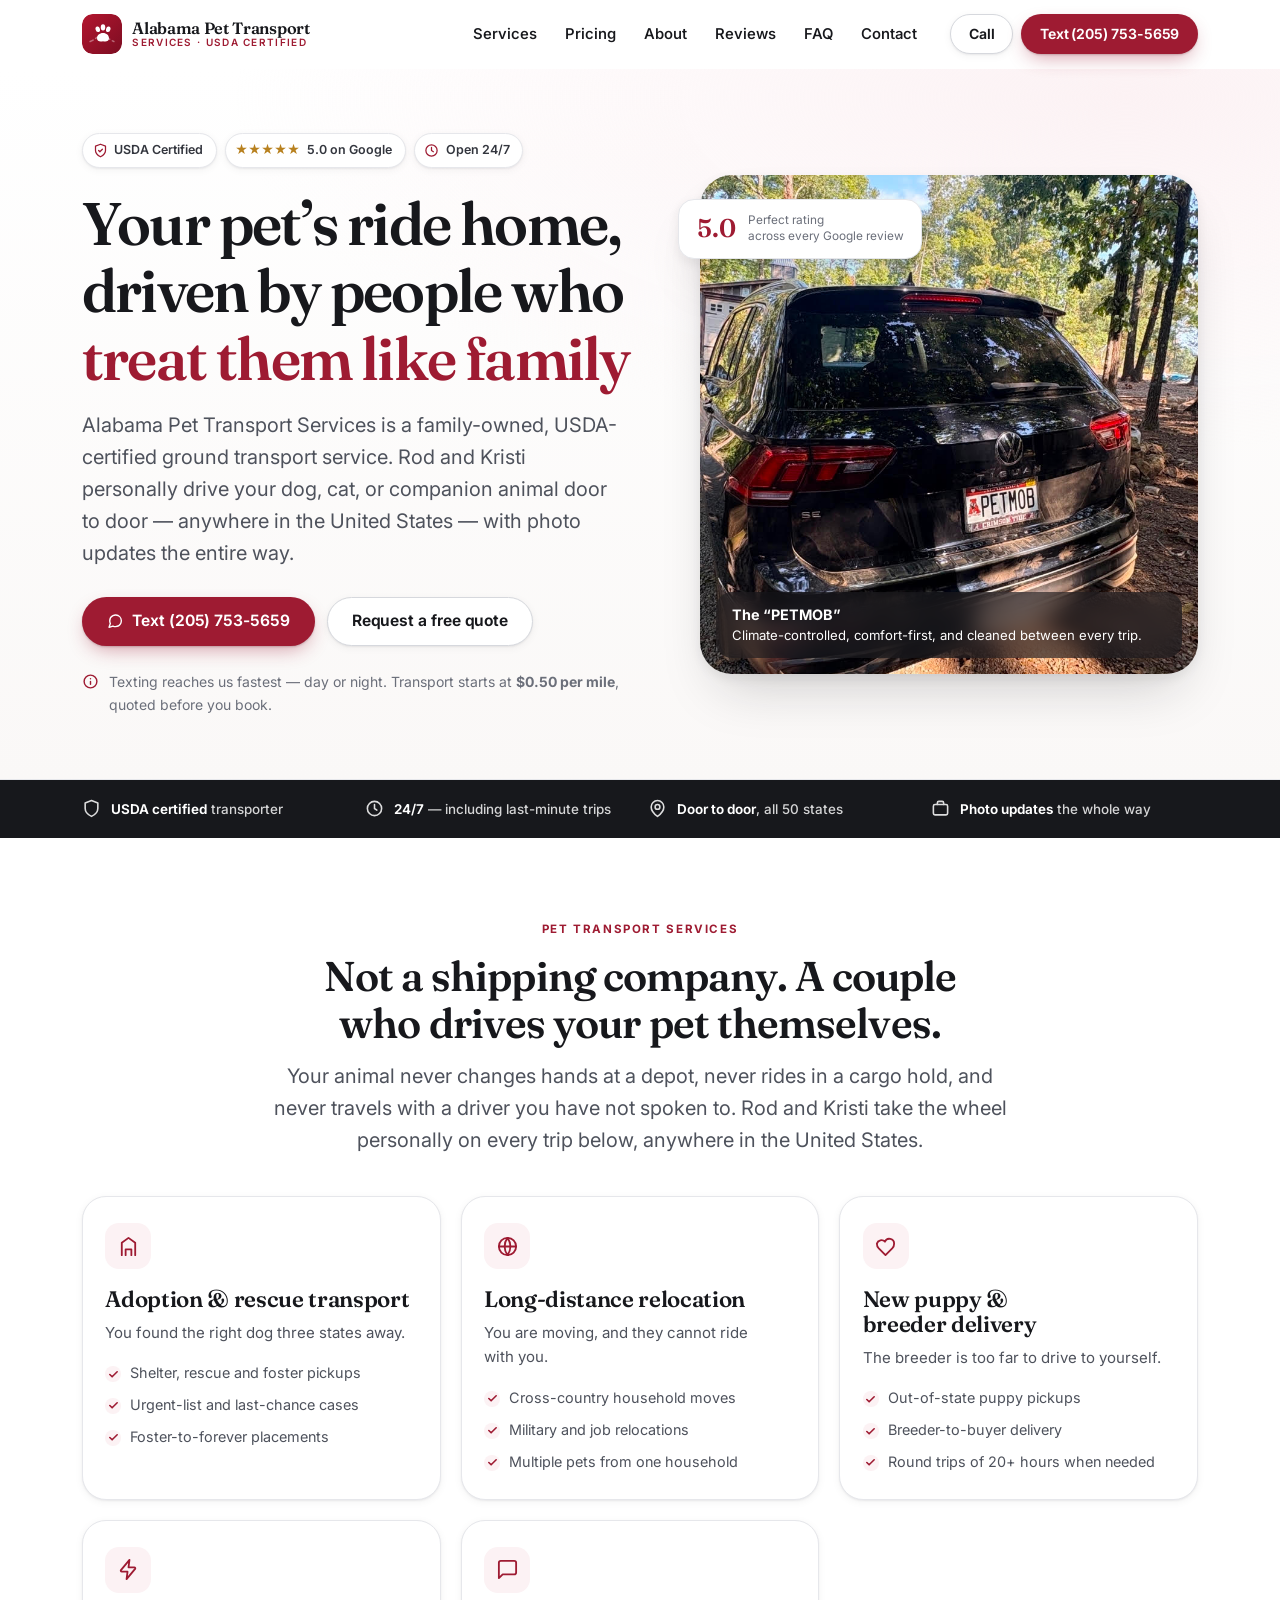
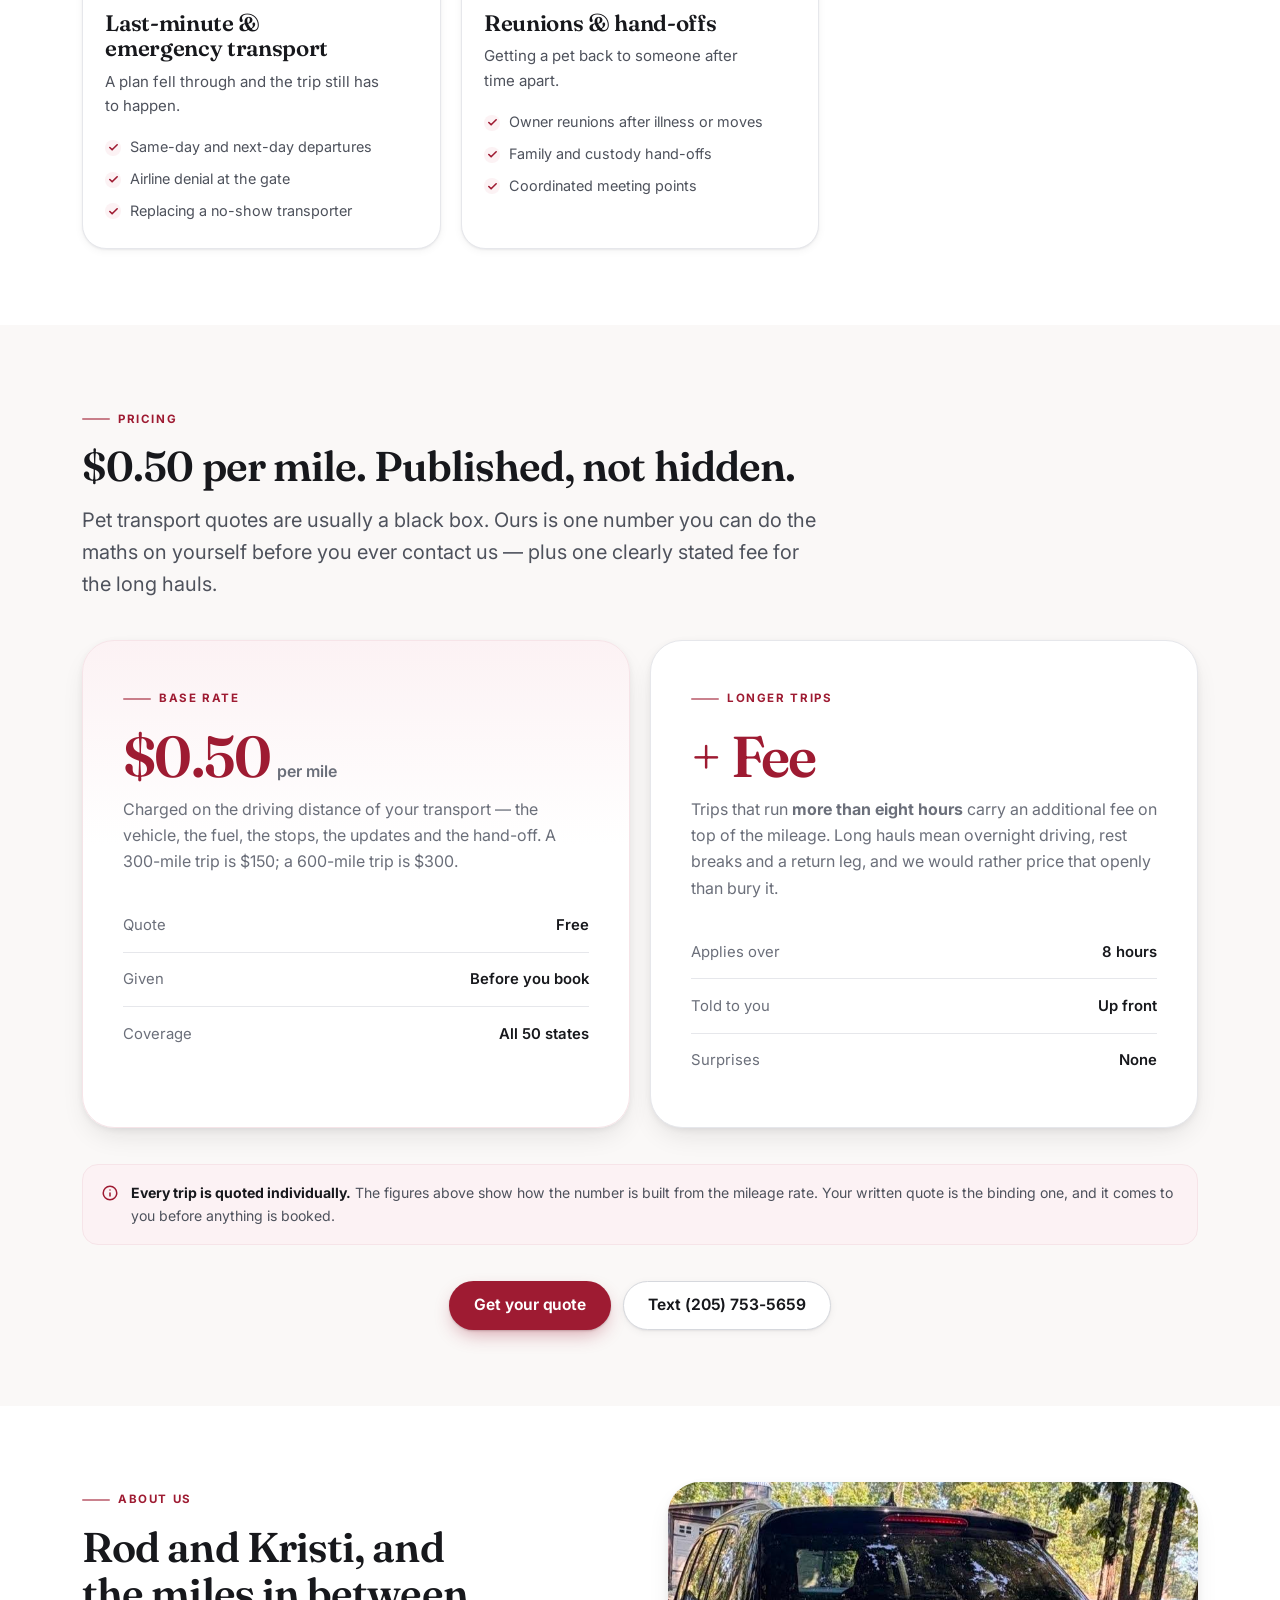
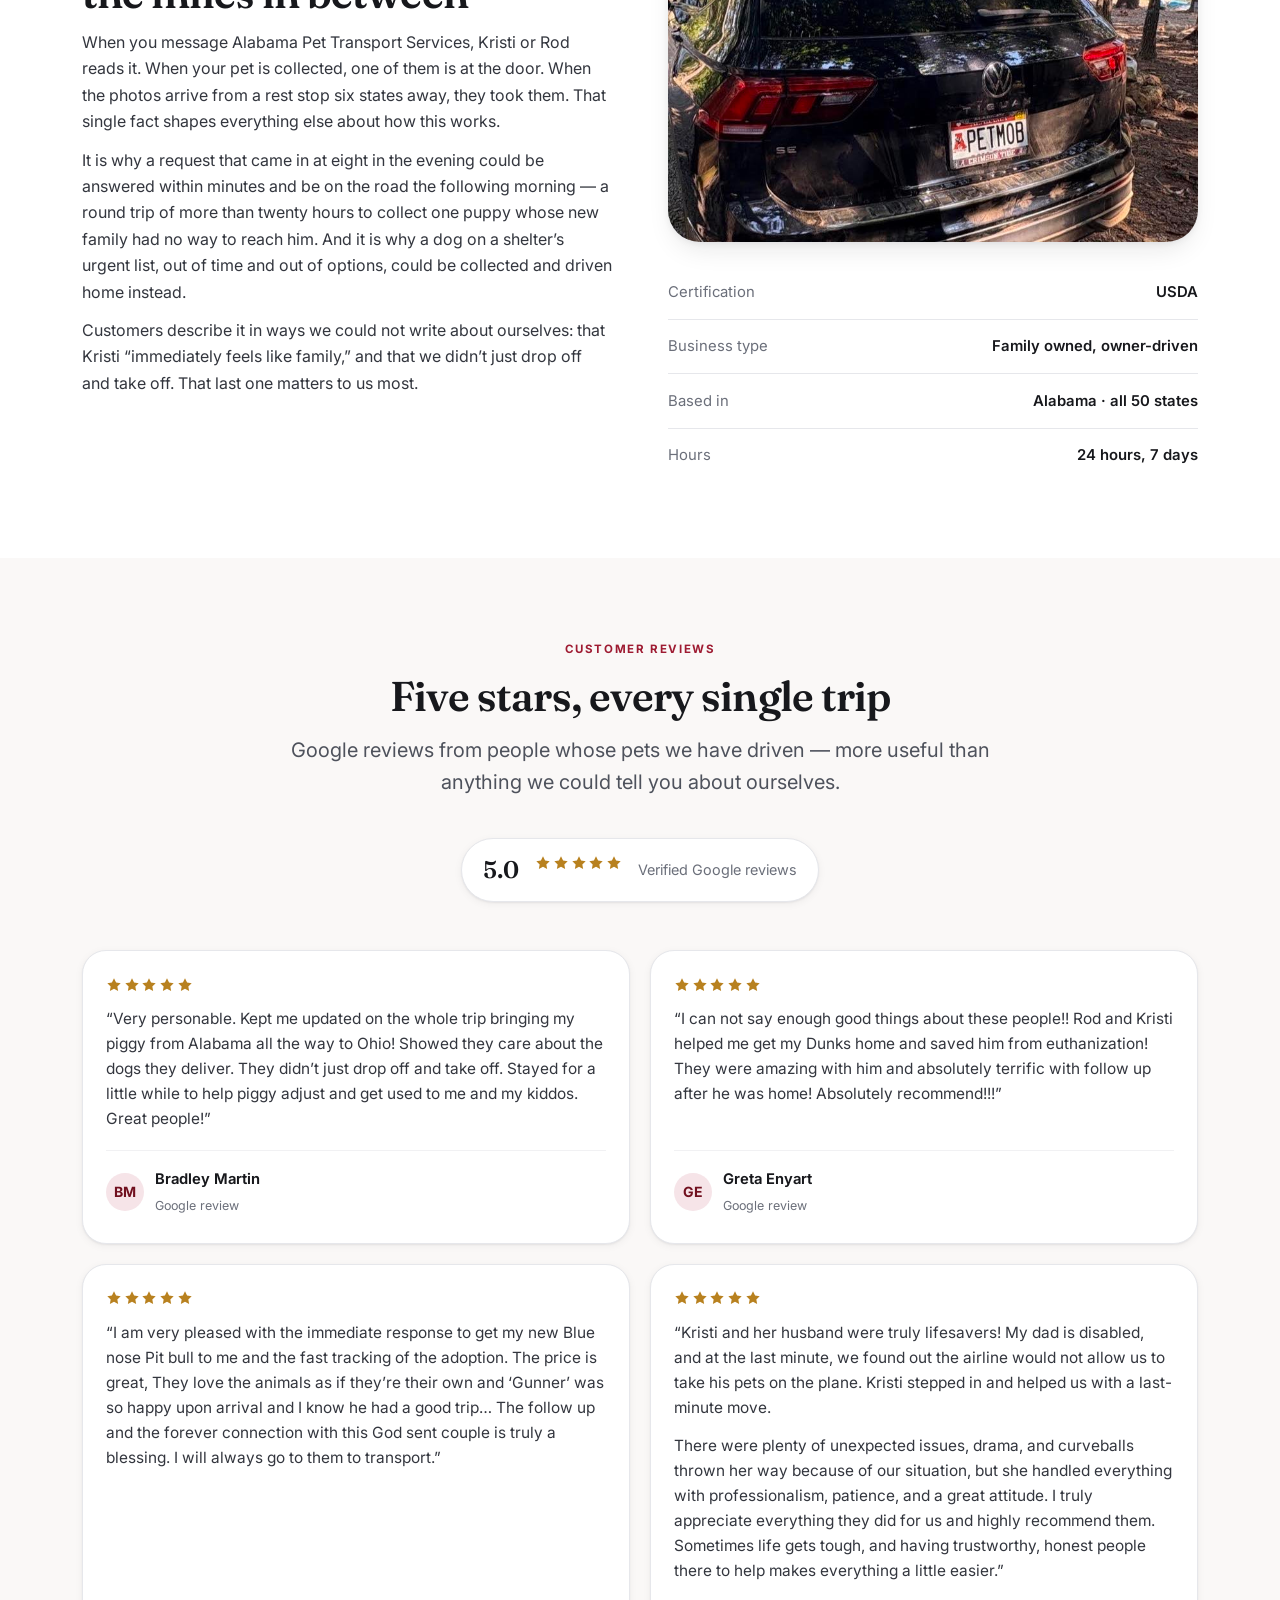
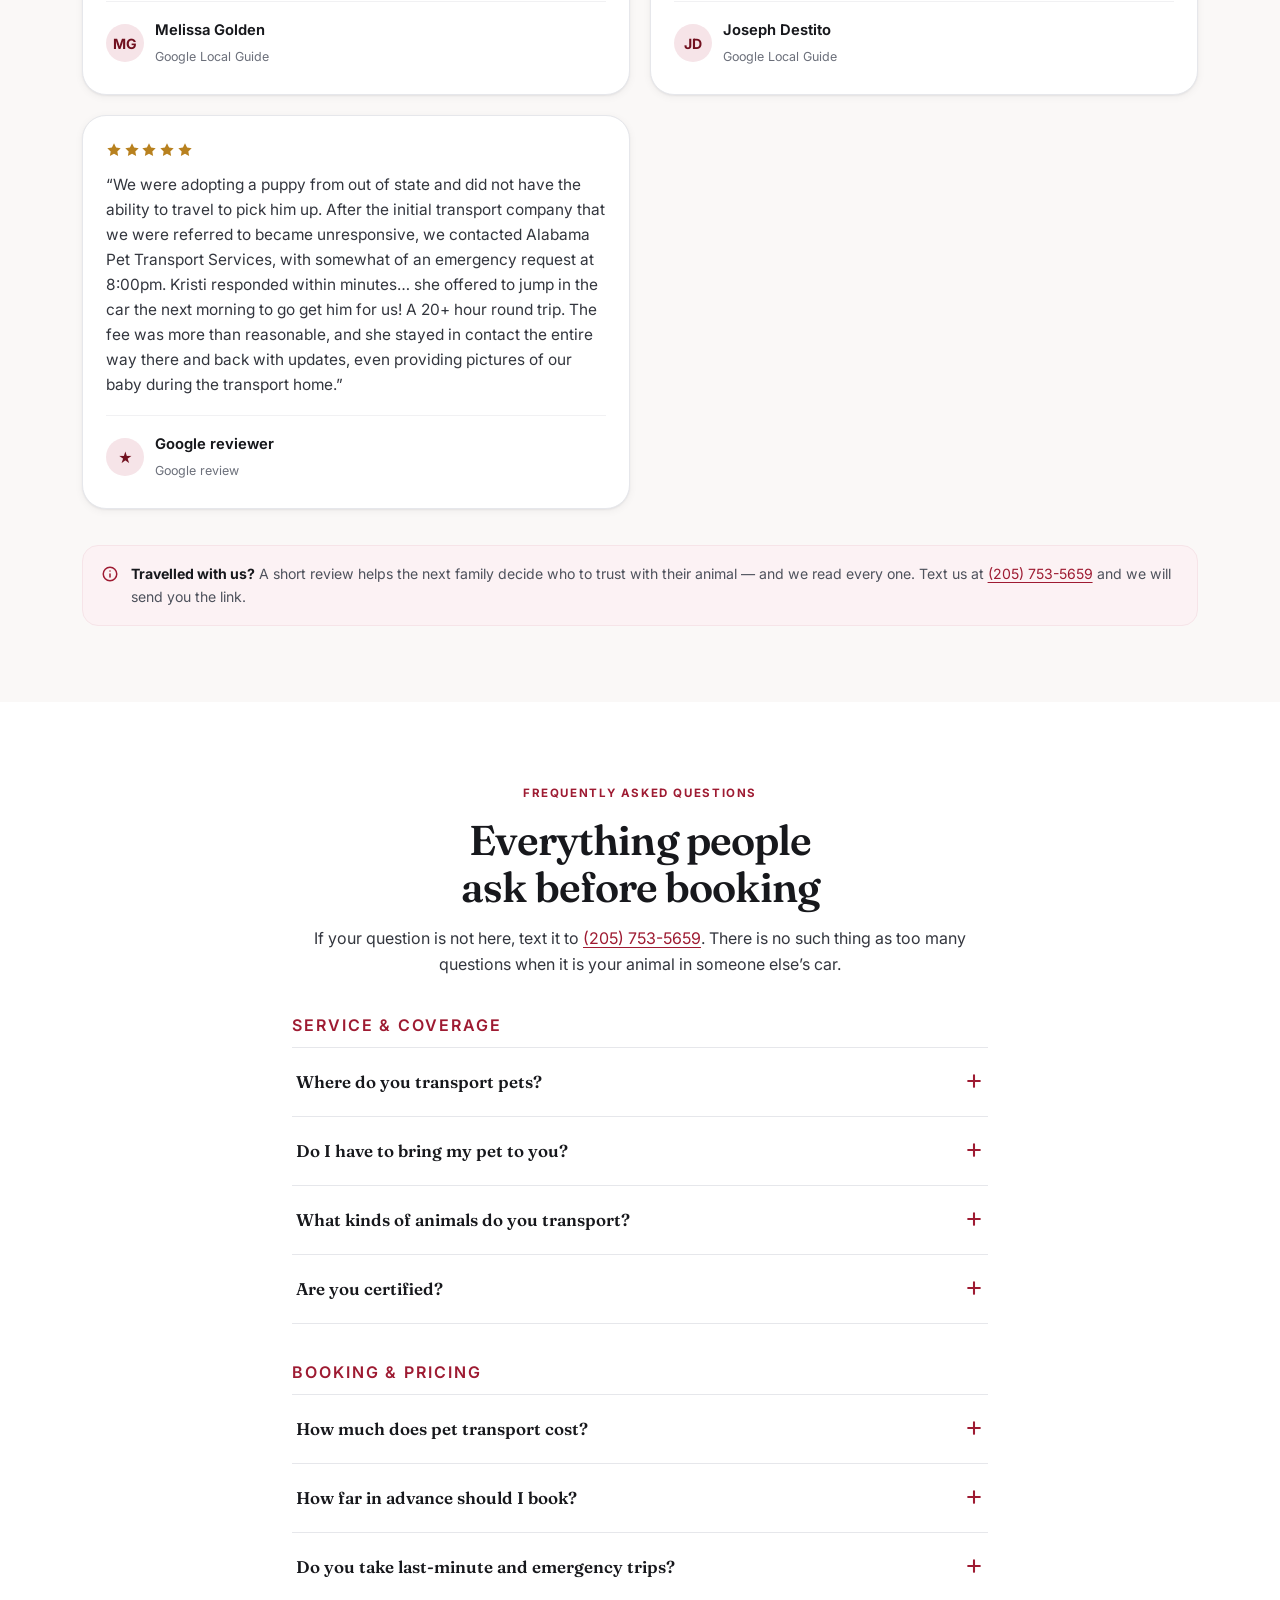
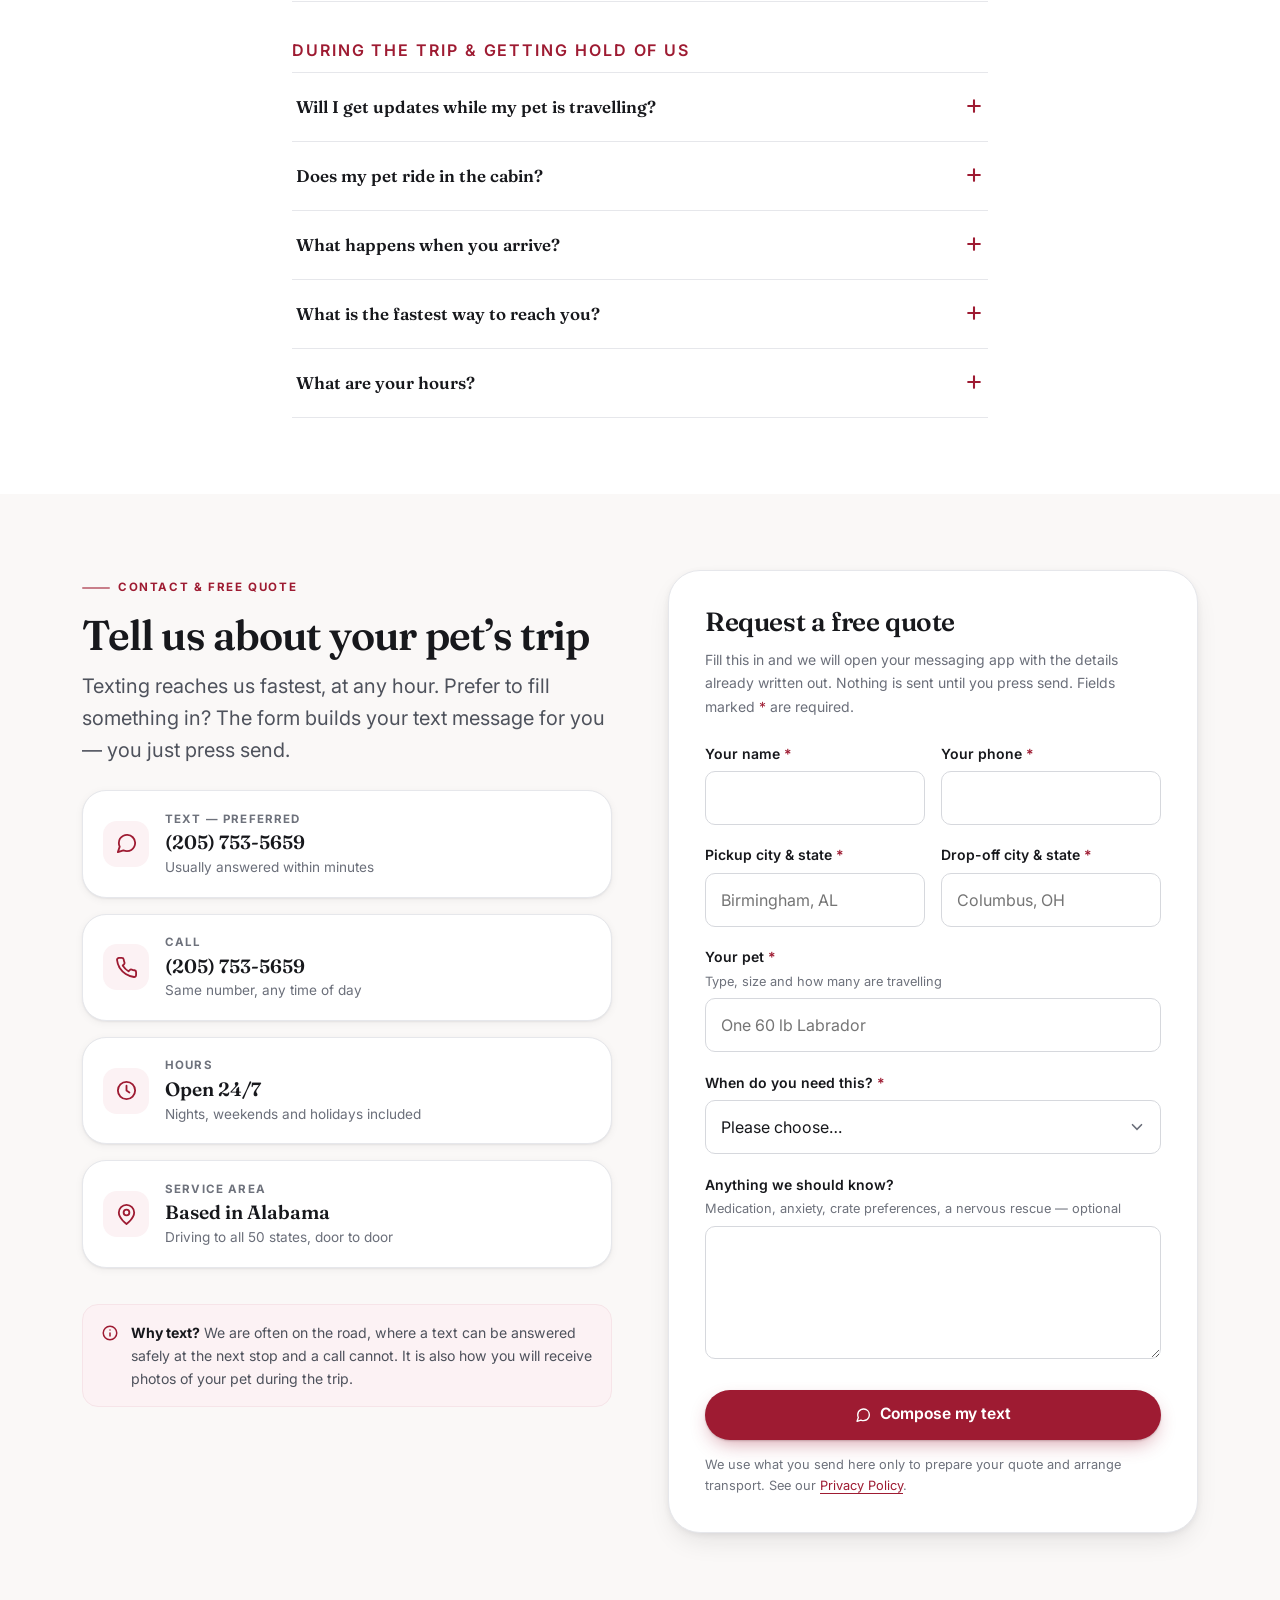
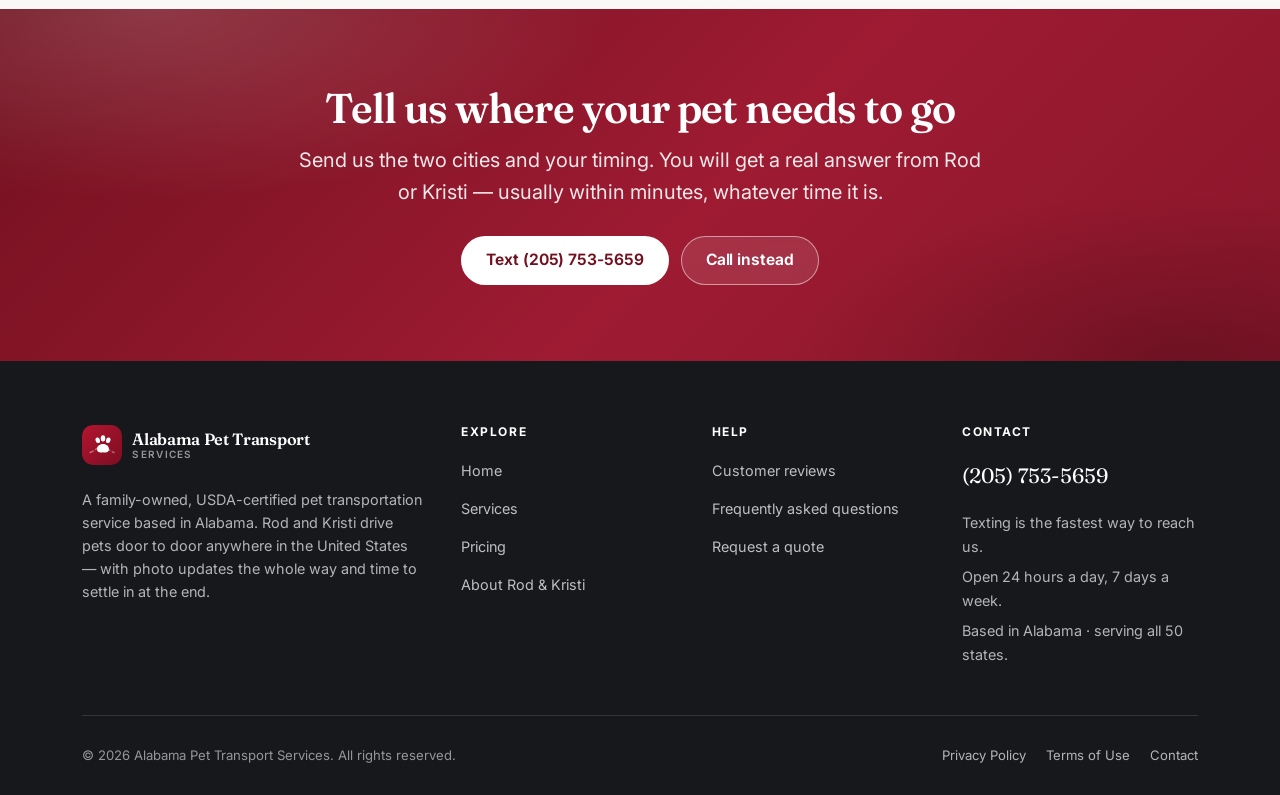
==== commit 8101070b: "reduced fully" ====
--- a/index.html
+++ b/index.html
@@ -157,7 +157,6 @@
       { "@type": "Offer", "itemOffered": { "@type": "Service", "name": "Long-distance pet relocation" } },
       { "@type": "Offer", "itemOffered": { "@type": "Service", "name": "New puppy and breeder delivery" } },
       { "@type": "Offer", "itemOffered": { "@type": "Service", "name": "Last-minute and emergency pet transport" } },
-      { "@type": "Offer", "itemOffered": { "@type": "Service", "name": "Door-to-door private pet transport" } },
       { "@type": "Offer", "itemOffered": { "@type": "Service", "name": "Pet reunions and hand-offs" } }
     ]
   }
@@ -196,12 +195,12 @@
     {
       "@type": "Question",
       "name": "How far in advance should I book?",
-      "acceptedAnswer": { "@type": "Answer", "text": "As early as you can, so we can hold the dates. That said, short notice is genuinely fine: we have answered an eight-in-the-evening request within minutes and been on the road the following morning. If your situation is urgent, say so." }
+      "acceptedAnswer": { "@type": "Answer", "text": "As early as you can, so we can hold the dates — but short notice is genuinely fine, and same-day and next-day departures happen regularly. If your situation is urgent, say so in the first line and we will tell you straight away whether we can do it." }
     },
     {
       "@type": "Question",
       "name": "Do you take last-minute and emergency trips?",
-      "acceptedAnswer": { "@type": "Answer", "text": "Yes, and they are a large part of what we do. Airline refusals at the gate, a transporter who stopped answering, a shelter deadline — those are exactly the calls we keep the phone on for." }
+      "acceptedAnswer": { "@type": "Answer", "text": "Yes, and they are a large part of what we do. That is the reason the phone stays on overnight and at weekends — the trips that cannot wait are usually the ones that matter most." }
     },
     {
       "@type": "Question",
@@ -331,69 +330,15 @@
   </div>
 </section>
 
-<section class="section" aria-labelledby="why-h">
+<section class="section" id="services" aria-labelledby="services-h">
   <div class="shell">
     <div class="section-head section-head--center">
-      <span class="eyebrow eyebrow--center">Why families choose us</span>
-      <h2 id="why-h">Not a shipping company. A couple who drives your pet themselves.</h2>
+      <span class="eyebrow eyebrow--center">Pet transport services</span>
+      <h2 id="services-h">Not a shipping company. A couple who drives your pet themselves.</h2>
       <p class="lede">
         Your animal never changes hands at a depot, never rides in a cargo hold, and never
-        travels with a stranger you have not spoken to. From pickup to the moment they settle
-        in at home, the same two people are with them.
-      </p>
-    </div>
-
-    <div class="grid g-sm-2 g-md-4">
-      <article class="card card--lift reveal">
-        <span class="card-icon"><svg viewBox="0 0 24 24" fill="none" stroke="currentColor" stroke-width="1.9" stroke-linecap="round" stroke-linejoin="round" aria-hidden="true"><path d="M19 14c1.5-1.6 2-3.3 2-5a5 5 0 0 0-9.6-2A5 5 0 0 0 3 9c0 1.7.5 3.4 2 5l7 7z"/></svg></span>
-        <h3>One pet, one trip, full attention</h3>
-        <p>
-          We take on a small number of trips so every animal gets breaks, water, comfort
-          stops and company &mdash; not a scheduled slot on a crowded route.
-        </p>
-      </article>
-
-      <article class="card card--lift reveal">
-        <span class="card-icon"><svg viewBox="0 0 24 24" fill="none" stroke="currentColor" stroke-width="1.9" stroke-linecap="round" stroke-linejoin="round" aria-hidden="true"><path d="M21 15a2 2 0 0 1-2 2H7l-4 4V5a2 2 0 0 1 2-2h14a2 2 0 0 1 2 2z"/></svg></span>
-        <h3>Updates and photos, start to finish</h3>
-        <p>
-          Customers tell us the same thing again and again: we stayed in contact the entire
-          way there and back, sending pictures so they knew their pet was safe.
-        </p>
-      </article>
-
-      <article class="card card--lift reveal">
-        <span class="card-icon"><svg viewBox="0 0 24 24" fill="none" stroke="currentColor" stroke-width="1.9" stroke-linecap="round" stroke-linejoin="round" aria-hidden="true"><circle cx="12" cy="12" r="9"/><path d="M12 7v5l3 2"/></svg></span>
-        <h3>We answer when it&rsquo;s urgent</h3>
-        <p>
-          An 8:00&nbsp;pm emergency request has been answered in minutes and on the road the
-          next morning. We are reachable 24 hours a day, 7 days a week.
-        </p>
-      </article>
-
-      
-      
-      <article class="card card--lift reveal">
-        <span class="card-icon"><svg viewBox="0 0 24 24" fill="none" stroke="currentColor" stroke-width="1.9" stroke-linecap="round" stroke-linejoin="round" aria-hidden="true"><path d="M5 21V8l7-5 7 5v13"/><path d="M9 21v-6h6v6"/></svg></span>
-        <h3>We don&rsquo;t just drop off and leave</h3>
-        <p>
-          When we arrive, we stay a while to help your pet adjust to the new house and the new
-          people. That last twenty minutes matters more than the miles.
-        </p>
-      </article>
-    </div>
-  </div>
-</section>
-
-<section class="section section--sand" id="services" aria-labelledby="types-h">
-  <div class="shell">
-    <span class="eyebrow">Pet transportation services</span>
-    <div class="section-head">
-      <h2 id="types-h">Ground pet transport, door to door, anywhere in the U.S.</h2>
-      <p class="lede">
-        Every trip is driven personally by Rod and Kristi in a climate-controlled vehicle.
-        These are the situations customers come to us with &mdash; if yours is not on the list,
-        it is almost certainly still something we can do.
+        travels with a driver you have not spoken to. Rod and Kristi take the wheel personally
+        on every trip below, anywhere in the United States.
       </p>
     </div>
 
@@ -401,13 +346,9 @@
       <article class="card card--lift reveal">
         <span class="card-icon"><svg viewBox="0 0 24 24" fill="none" stroke="currentColor" stroke-width="1.9" stroke-linecap="round" stroke-linejoin="round" aria-hidden="true"><path d="M5 21V8l7-5 7 5v13"/><path d="M9 21v-6h6v6"/></svg></span>
         <h3>Adoption &amp; rescue transport</h3>
-        <p>
-          You found the right dog three states away. We collect them from the shelter, rescue
-          or foster and bring them home &mdash; including dogs on an urgent list who are out
-          of time.
-        </p>
+        <p>You found the right dog three states away.</p>
         <ul class="card-list">
-          <li>Shelter and rescue pickups</li>
+          <li>Shelter, rescue and foster pickups</li>
           <li>Urgent-list and last-chance cases</li>
           <li>Foster-to-forever placements</li>
         </ul>
@@ -416,10 +357,7 @@
       <article class="card card--lift reveal">
         <span class="card-icon"><svg viewBox="0 0 24 24" fill="none" stroke="currentColor" stroke-width="1.9" stroke-linecap="round" stroke-linejoin="round" aria-hidden="true"><circle cx="12" cy="12" r="9"/><path d="M3 12h18M12 3a15 15 0 0 1 0 18 15 15 0 0 1 0-18z"/></svg></span>
         <h3>Long-distance relocation</h3>
-        <p>
-          Moving across the country and cannot take your animals in the car with you? We drive
-          them separately and meet you at the new address, on a schedule that fits your move.
-        </p>
+        <p>You are moving, and they cannot ride with you.</p>
         <ul class="card-list">
           <li>Cross-country household moves</li>
           <li>Military and job relocations</li>
@@ -430,10 +368,7 @@
       <article class="card card--lift reveal">
         <span class="card-icon"><svg viewBox="0 0 24 24" fill="none" stroke="currentColor" stroke-width="1.9" stroke-linecap="round" stroke-linejoin="round" aria-hidden="true"><path d="M19 14c1.5-1.6 2-3.3 2-5a5 5 0 0 0-9.6-2A5 5 0 0 0 3 9c0 1.7.5 3.4 2 5l7 7z"/></svg></span>
         <h3>New puppy &amp; breeder delivery</h3>
-        <p>
-          When the breeder or seller is too far to drive to yourself, we make the round trip
-          for you and hand your puppy over at your front door.
-        </p>
+        <p>The breeder is too far to drive to yourself.</p>
         <ul class="card-list">
           <li>Out-of-state puppy pickups</li>
           <li>Breeder-to-buyer delivery</li>
@@ -444,88 +379,24 @@
       <article class="card card--lift reveal">
         <span class="card-icon"><svg viewBox="0 0 24 24" fill="none" stroke="currentColor" stroke-width="1.9" stroke-linecap="round" stroke-linejoin="round" aria-hidden="true"><path d="M13 2 4.1 12.7a1 1 0 0 0 .8 1.6H11l-1 7.7 8.9-10.7a1 1 0 0 0-.8-1.6H12z"/></svg></span>
         <h3>Last-minute &amp; emergency transport</h3>
-        <p>
-          Airline refused your pet at the gate. A plan fell through. A transporter went quiet.
-          We are reachable 24 hours a day and have been on the road the next morning.
-        </p>
+        <p>A plan fell through and the trip still has to happen.</p>
         <ul class="card-list">
           <li>Same-day and next-day departures</li>
-          <li>Airline denial and travel fallback</li>
+          <li>Airline denial at the gate</li>
           <li>Replacing a no-show transporter</li>
-        </ul>
-      </article>
-
-      <article class="card card--lift reveal">
-        <span class="card-icon"><svg viewBox="0 0 24 24" fill="none" stroke="currentColor" stroke-width="1.9" stroke-linecap="round" stroke-linejoin="round" aria-hidden="true"><path d="M20 10c0 6-8 12-8 12s-8-6-8-12a8 8 0 0 1 16 0z"/><circle cx="12" cy="10" r="3"/></svg></span>
-        <h3>Door-to-door private trips</h3>
-        <p>
-          No terminals, no transfers, no shared cargo runs. We collect from one address and
-          deliver to another, and your pet stays with the same two people throughout.
-        </p>
-        <ul class="card-list">
-          <li>Single-family, private vehicle</li>
-          <li>Rest, water and comfort stops</li>
-          <li>Time to settle in on arrival</li>
         </ul>
       </article>
 
       <article class="card card--lift reveal">
         <span class="card-icon"><svg viewBox="0 0 24 24" fill="none" stroke="currentColor" stroke-width="1.9" stroke-linecap="round" stroke-linejoin="round" aria-hidden="true"><path d="M21 15a2 2 0 0 1-2 2H7l-4 4V5a2 2 0 0 1 2-2h14a2 2 0 0 1 2 2z"/></svg></span>
         <h3>Reunions &amp; hand-offs</h3>
-        <p>
-          Getting a pet back to an owner after a hospital stay, a family change or a long
-          separation. We handle the meeting point and the timing on both ends.
-        </p>
+        <p>Getting a pet back to someone after time apart.</p>
         <ul class="card-list">
           <li>Owner reunions after illness or moves</li>
           <li>Family and custody hand-offs</li>
           <li>Coordinated meeting points</li>
         </ul>
       </article>
-    </div>
-
-    <div class="shell--narrow text-center" style="margin:clamp(2.5rem,6vw,4rem) auto 0">
-    <div class="note mt-3" style="text-align:left">
-      <svg viewBox="0 0 24 24" fill="none" stroke="currentColor" stroke-width="2" stroke-linecap="round" stroke-linejoin="round" aria-hidden="true"><circle cx="12" cy="12" r="9"/><path d="M12 16v-4M12 8h.01"/></svg>
-      <p style="margin:0">
-        <strong>Not sure whether your route works?</strong> Text the two cities to
-        <a href="sms:+12057535659">(205) 753-5659</a>. A yes or no takes us about a minute,
-        and a full quote rarely takes much longer.
-      </p>
-    </div>
-    </div>
-  </div>
-</section>
-
-<section class="section" aria-labelledby="how-h">
-  <div class="shell">
-    <div class="section-head section-head--center">
-      <span class="eyebrow eyebrow--center">How it works</span>
-      <h2 id="how-h">Four steps from first text to tail wags</h2>
-    </div>
-
-    <ol class="steps" style="list-style:none;padding:0;margin:0">
-      <li class="step reveal">
-        <h3>Text us the details</h3>
-        <p>Send the pickup city, the drop-off city, your pet, and roughly when you need them there.</p>
-      </li>
-      <li class="step reveal">
-        <h3>Get a quote and a plan</h3>
-        <p>We come back with the mileage price, any long-trip fee, and the window we can drive it in.</p>
-      </li>
-      <li class="step reveal">
-        <h3>We pick up and drive</h3>
-        <p>Your pet rides with us in a climate-controlled vehicle, with rest stops, water and photo updates.</p>
-      </li>
-      <li class="step reveal">
-        <h3>A calm hand-off at home</h3>
-        <p>We deliver to the door and stay long enough for your pet to settle in &mdash; then we follow up after.</p>
-      </li>
-    </ol>
-
-    <div class="btn-row btn-row--center mt-3">
-      <a class="btn btn--primary" href="#contact">Start with a free quote</a>
-      <a class="btn btn--ghost" href="#services">See what we transport</a>
     </div>
   </div>
 </section>
@@ -617,8 +488,7 @@
         <p class="mt-1">
           Customers describe it in ways we could not write about ourselves: that Kristi
           &ldquo;immediately feels like family,&rdquo; and that we didn&rsquo;t just drop off
-          and take off. That last one matters to us most &mdash; we stay a while at the end so
-          the animal can settle, and we check in afterwards.
+          and take off. That last one matters to us most.
         </p>
       </div>
 
@@ -803,11 +673,11 @@
       </details>
                   <details>
         <summary>How far in advance should I book?</summary>
-        <div class="faq-body"><p>As early as you can, so we can hold the dates. That said, short notice is genuinely fine: we have answered an eight-in-the-evening request within minutes and been on the road the following morning. If your situation is urgent, say so.</p></div>
+        <div class="faq-body"><p>As early as you can, so we can hold the dates &mdash; but short notice is genuinely fine, and same-day and next-day departures happen regularly. If your situation is urgent, say so in the first line and we will tell you straight away whether we can do it.</p></div>
       </details>
       <details>
         <summary>Do you take last-minute and emergency trips?</summary>
-        <div class="faq-body"><p>Yes, and they are a large part of what we do. Airline refusals at the gate, a transporter who stopped answering, a shelter deadline &mdash; those are exactly the calls we keep the phone on for.</p></div>
+        <div class="faq-body"><p>Yes, and they are a large part of what we do. That is the reason the phone stays on overnight and at weekends &mdash; the trips that cannot wait are usually the ones that matter most.</p></div>
       </details>
     </div>
 
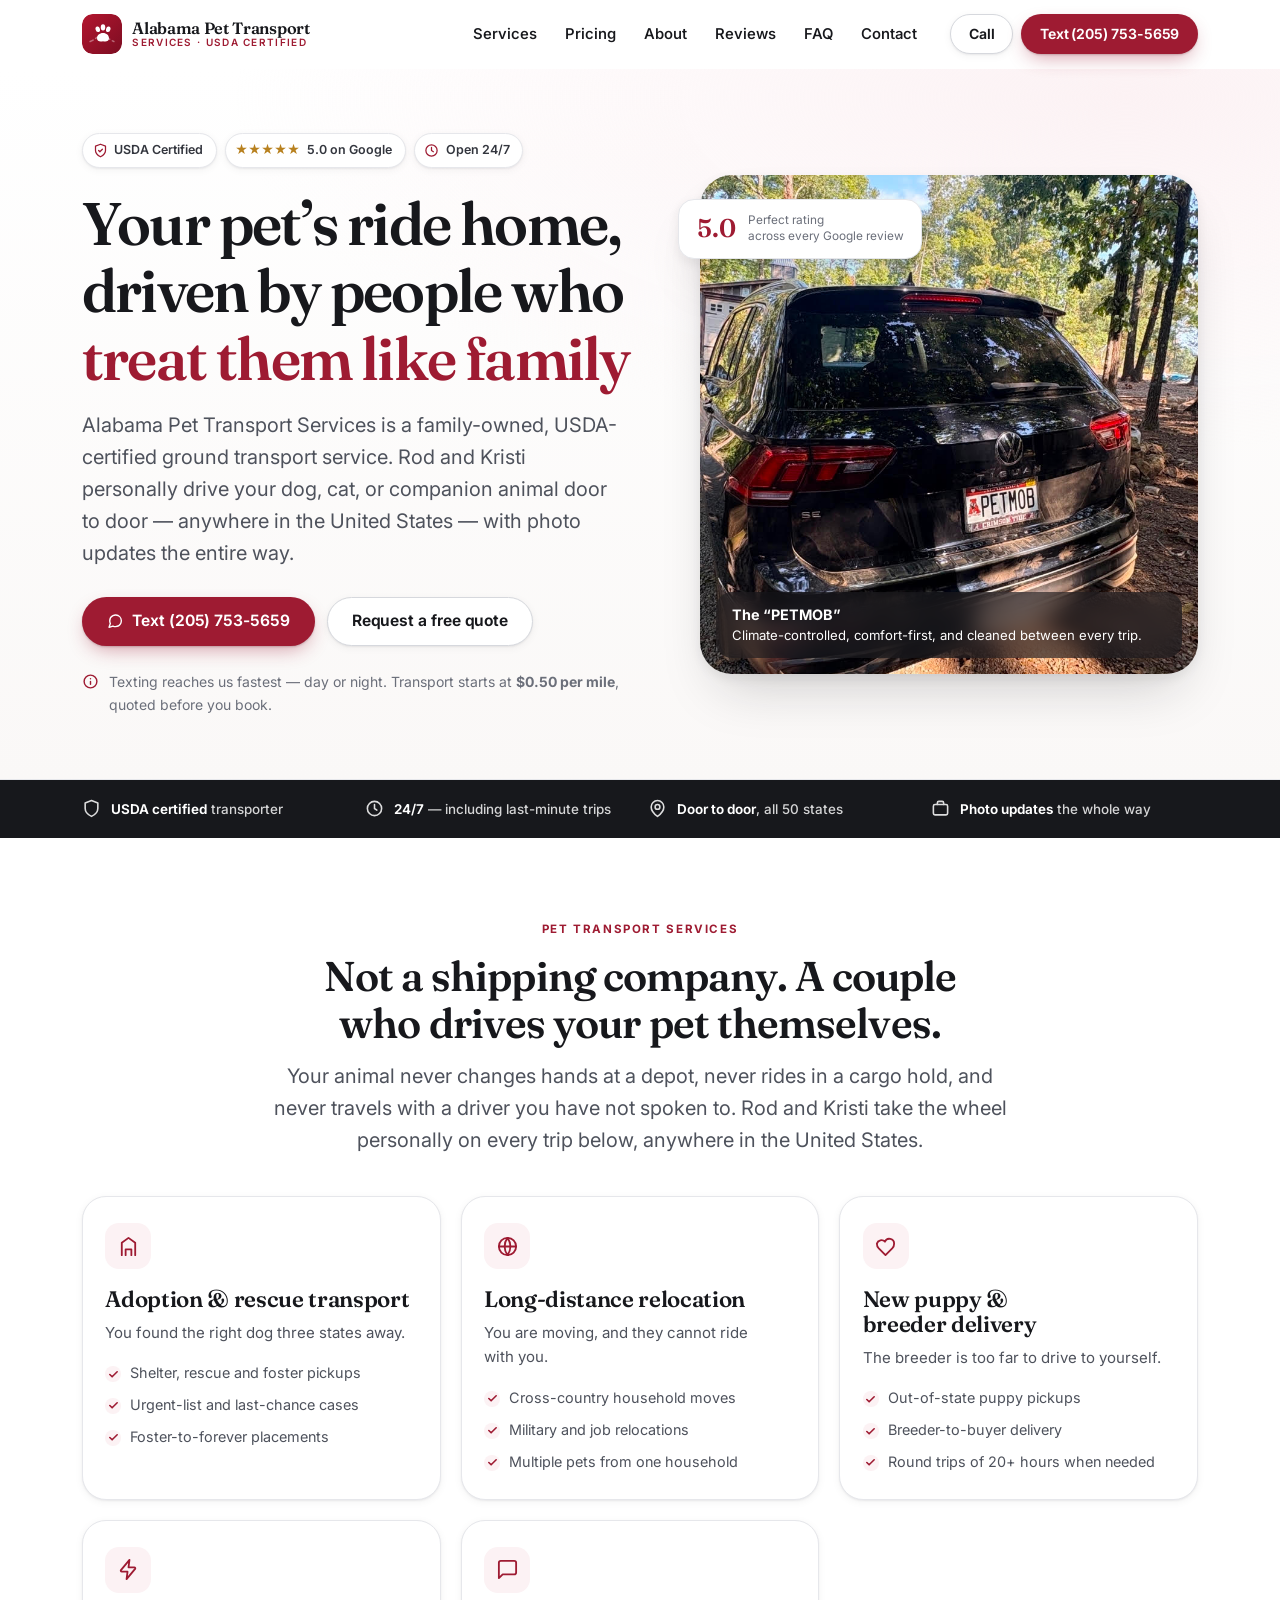
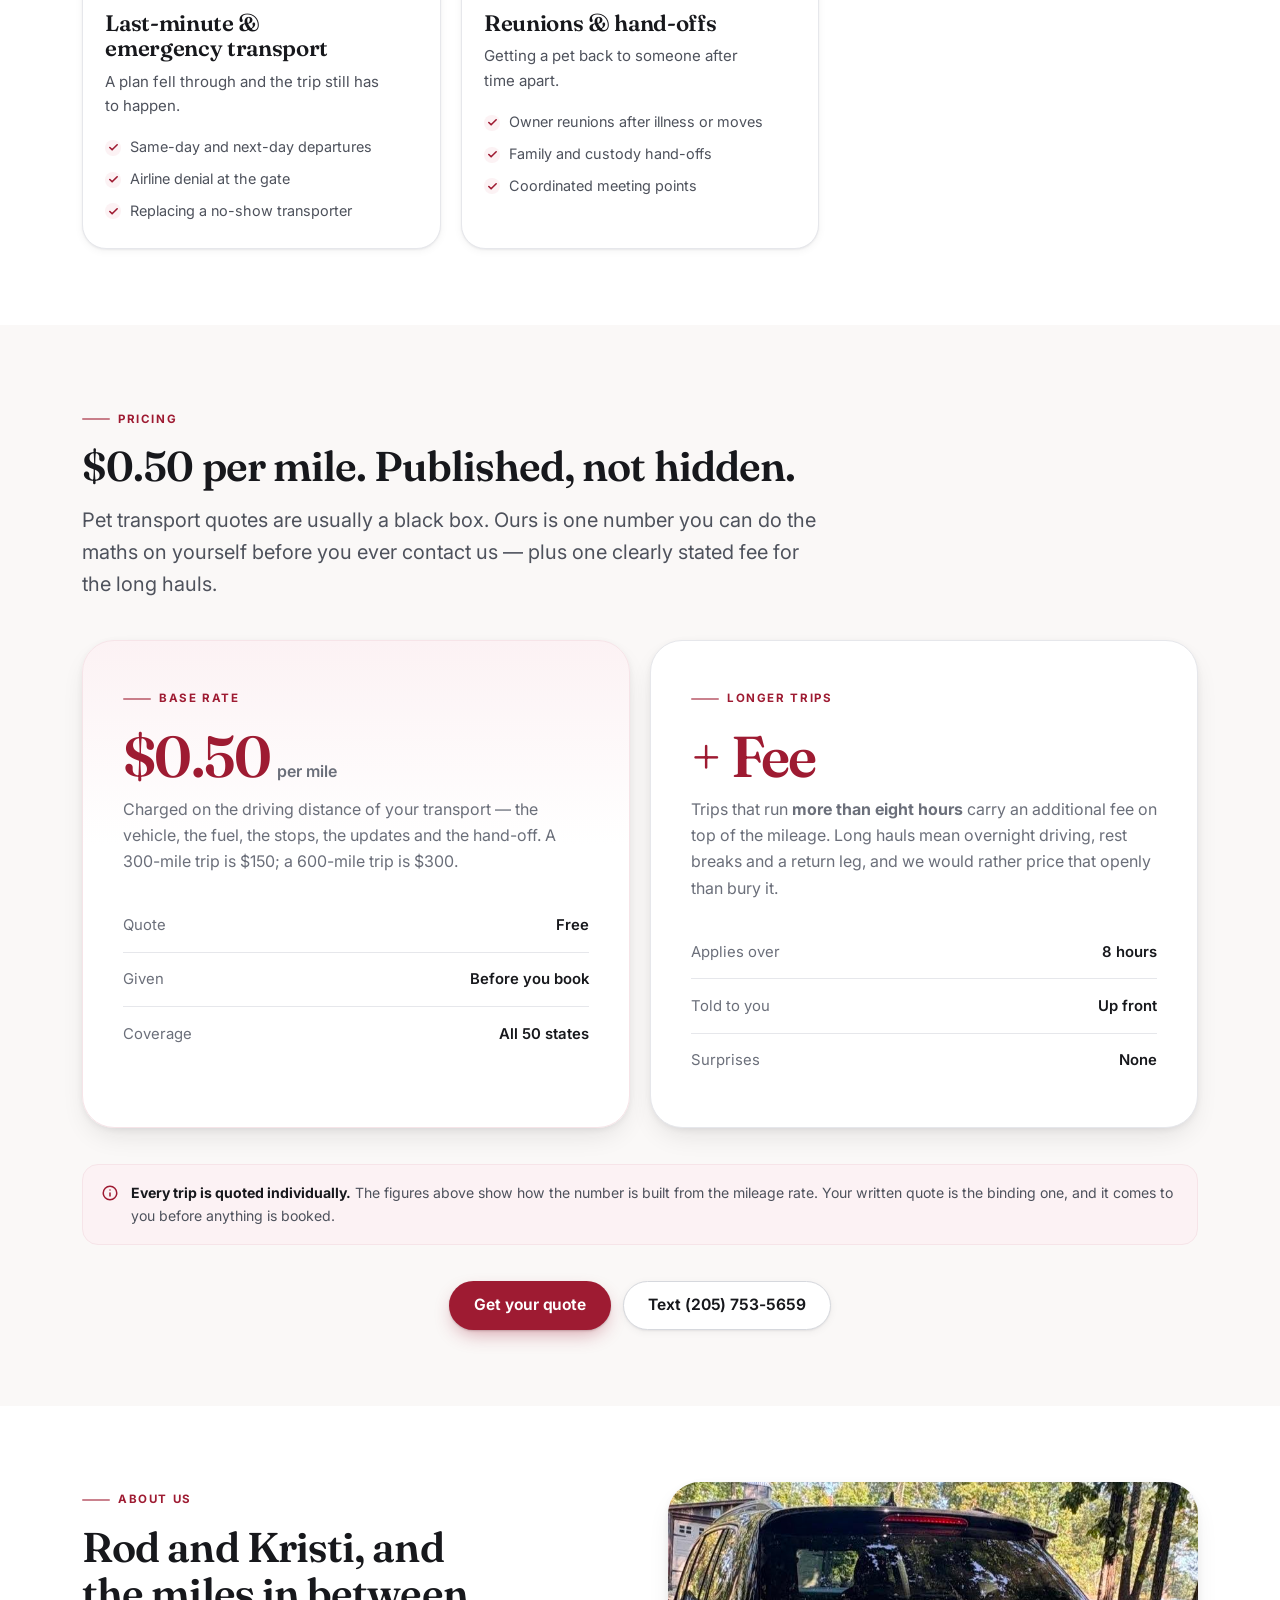
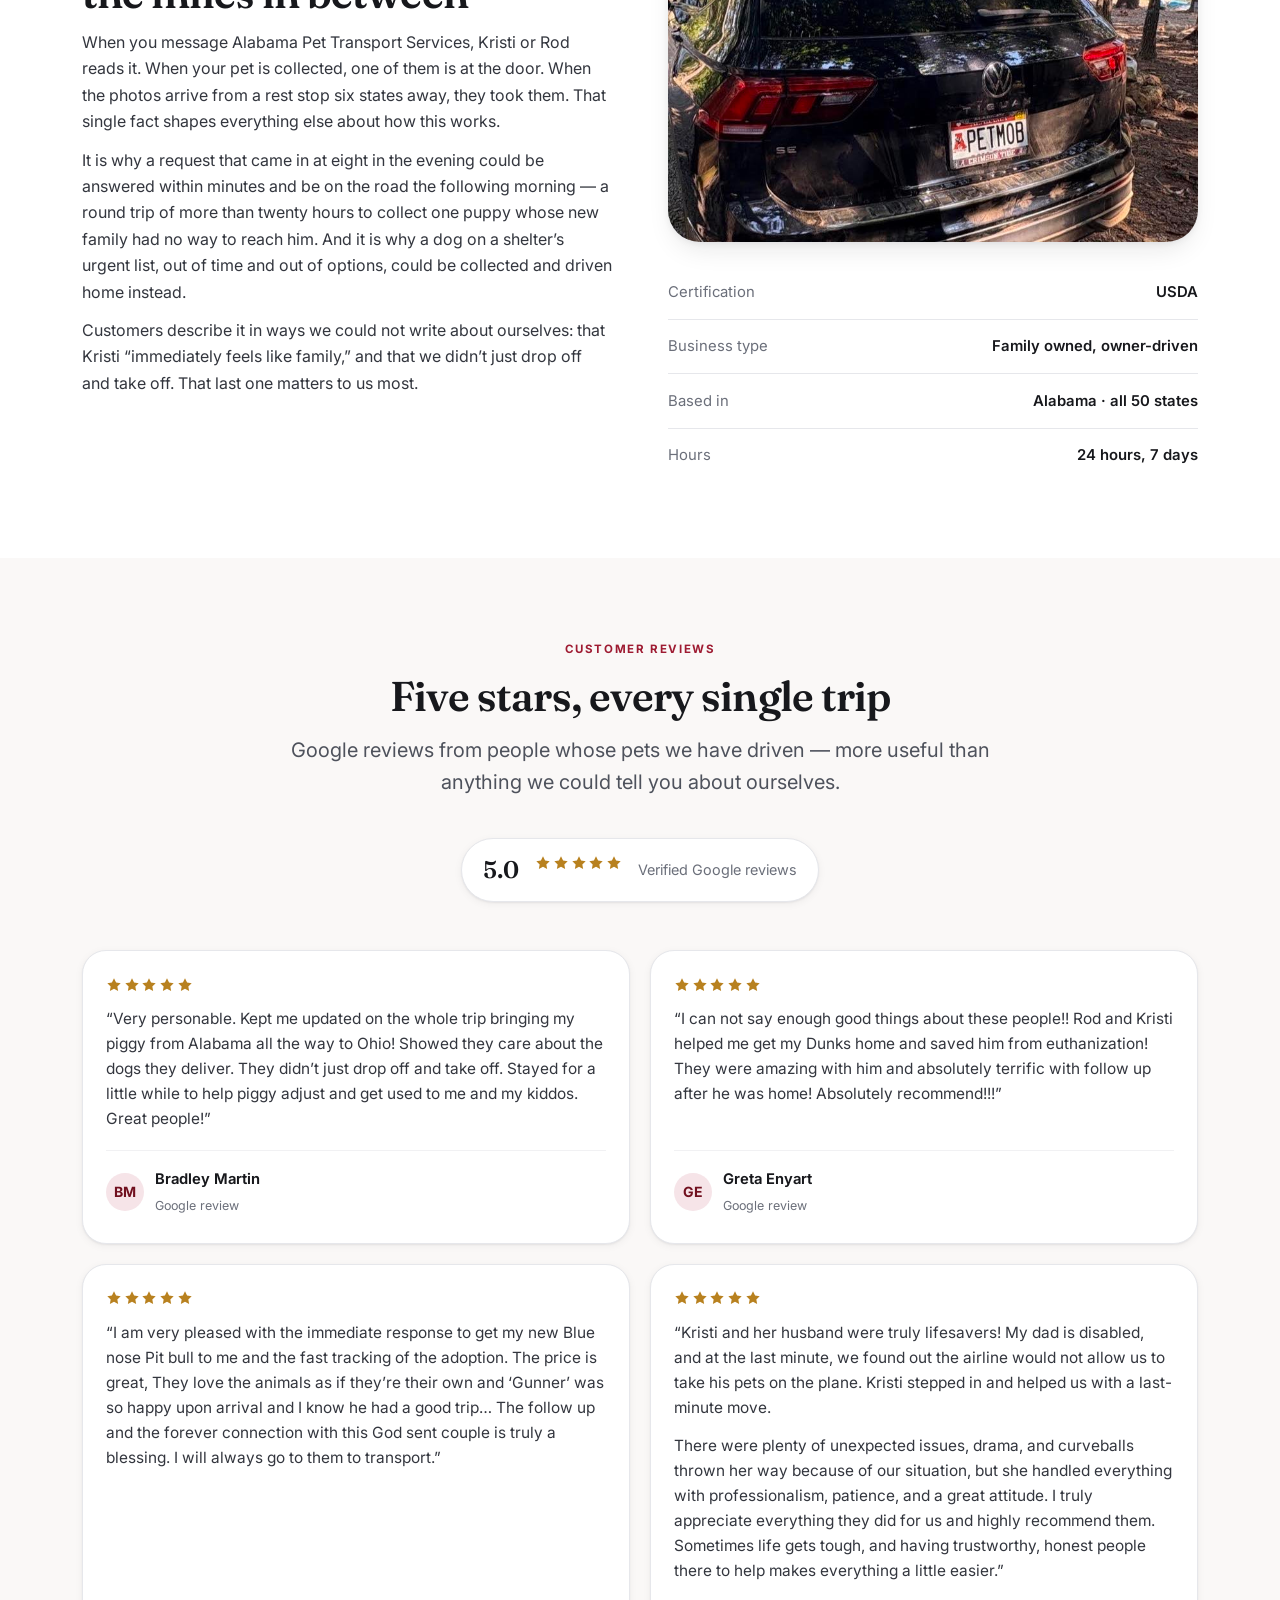
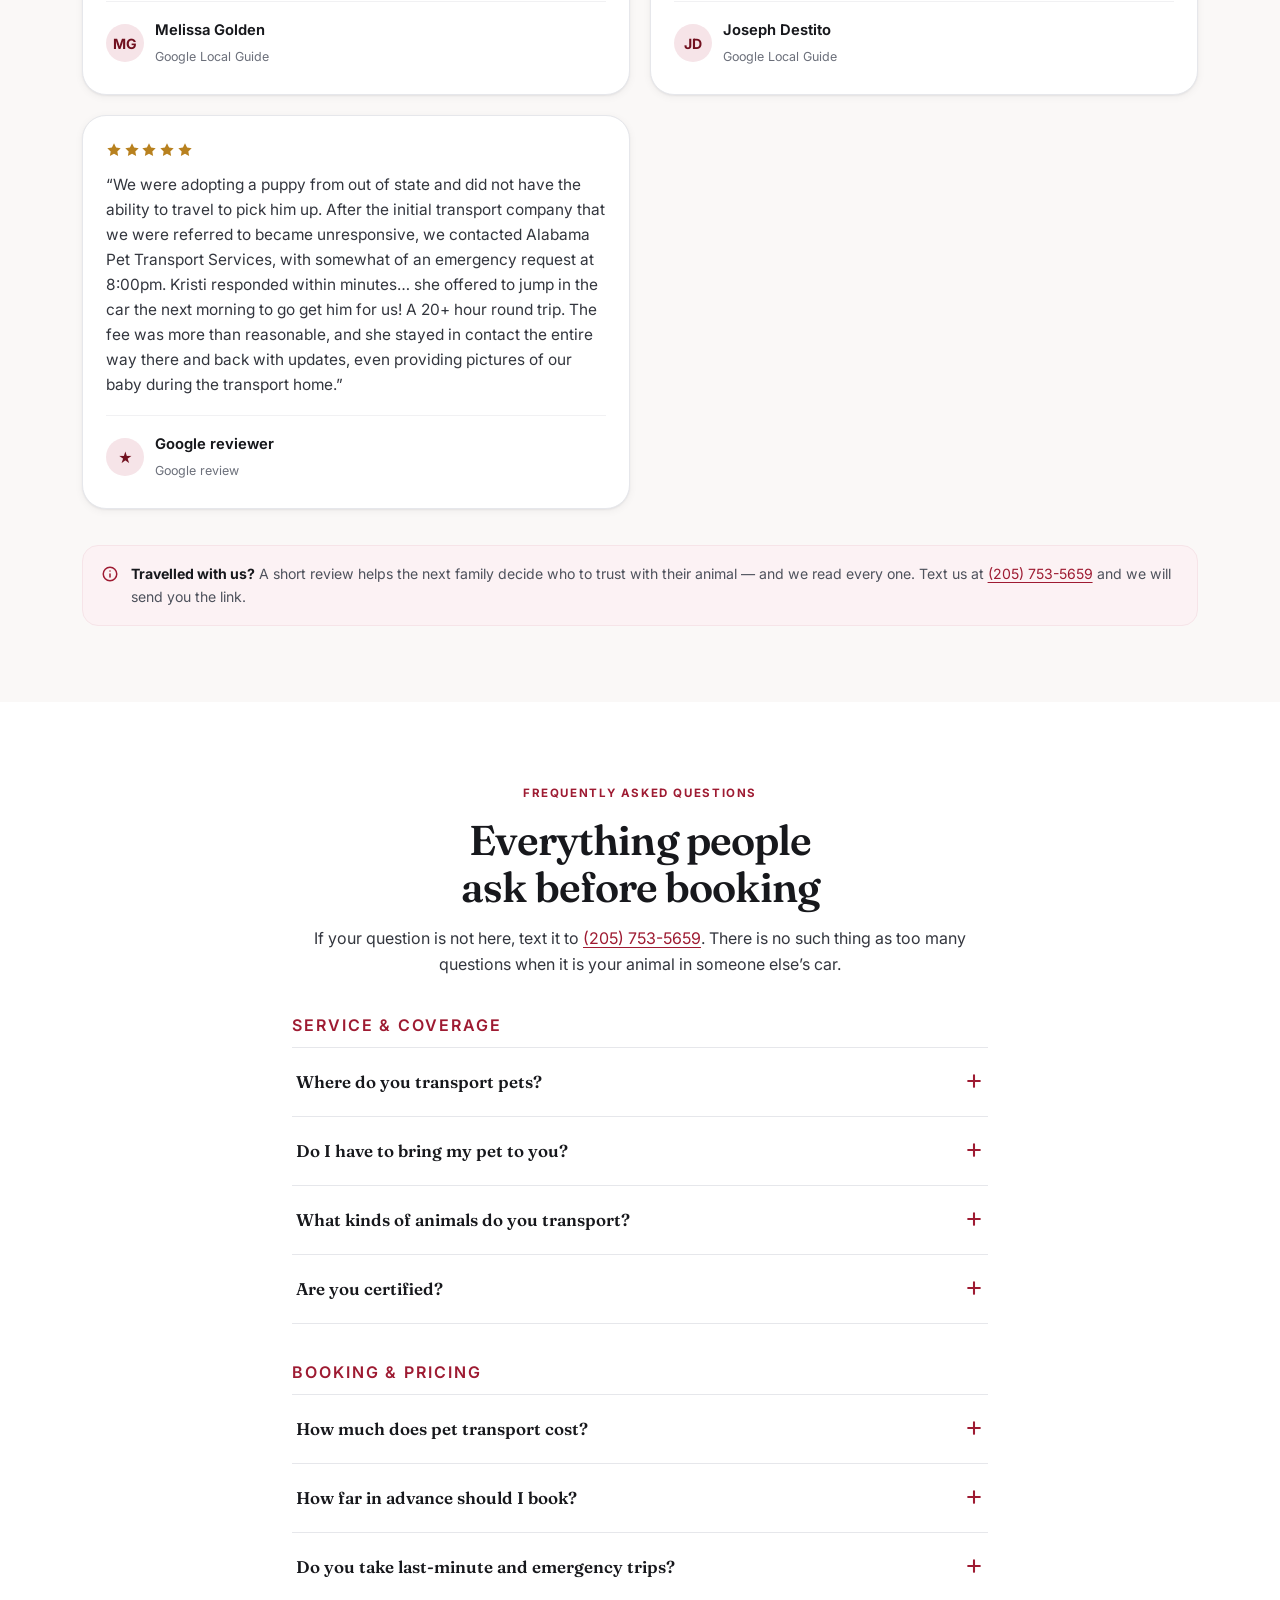
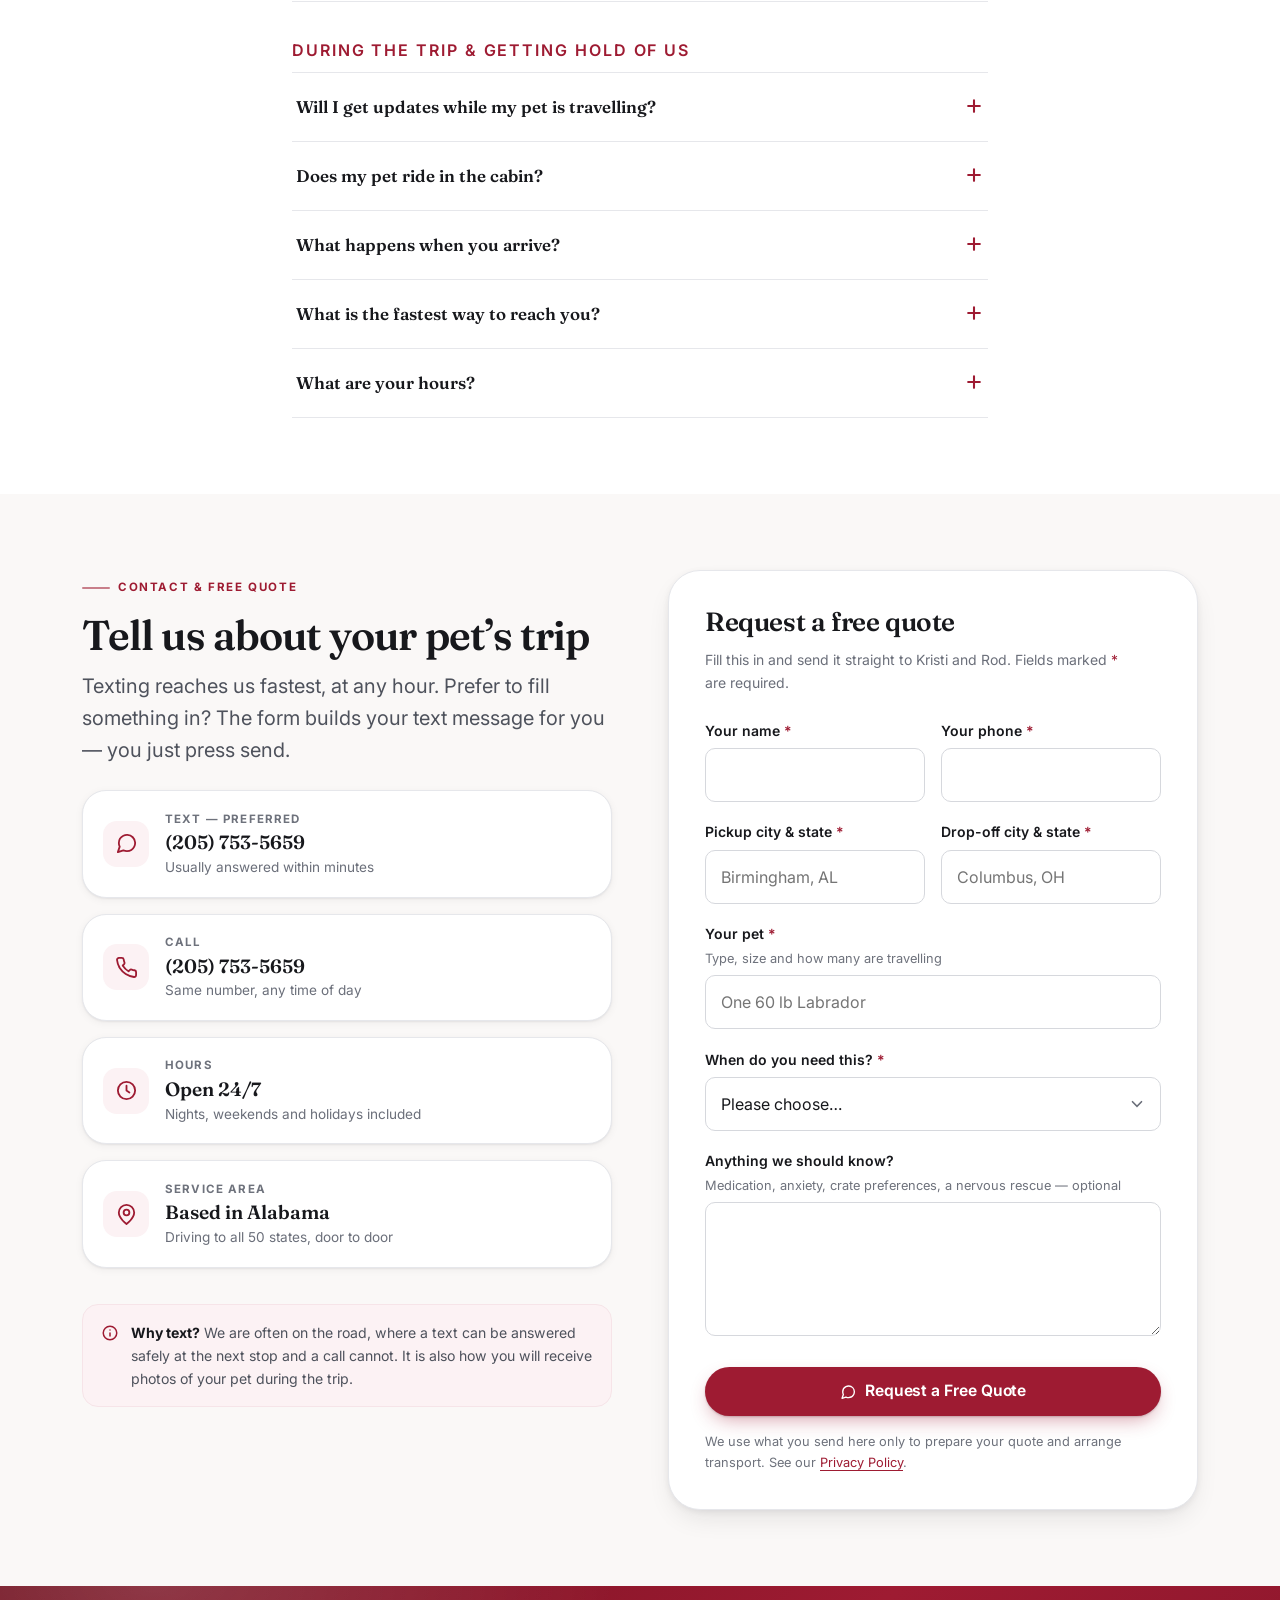
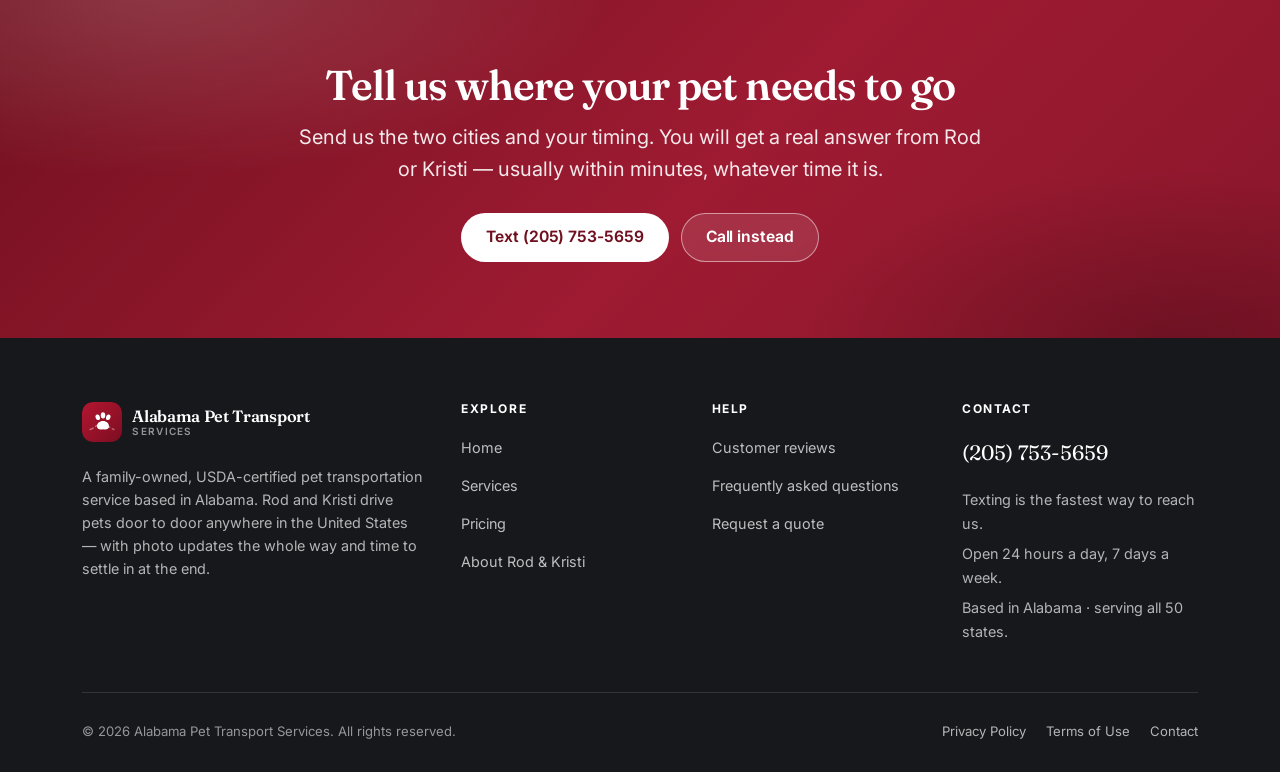
==== commit 2030612c: "fixed forms?" ====
--- a/index.html
+++ b/index.html
@@ -768,30 +768,33 @@
       <div class="form-card reveal">
         <h3 style="font-size:clamp(1.35rem,3.4vw,1.65rem)">Request a free quote</h3>
         <p class="small muted mt-1" style="margin-bottom:1.5rem">
-          Fill this in and we will open your messaging app with the details already written out.
-          Nothing is sent until you press send. Fields marked <span class="req">*</span> are required.
+          Fill this in and send it straight to Kristi and Rod. Fields marked <span class="req">*</span> are required.
         </p>
 
-        <form id="quote-form" novalidate>
+        <form id="quote-form" name="quote-form" method="POST" data-netlify="true" netlify-honeypot="bot-field">
+          <input type="hidden" name="form-name" value="quote-form">
+          <p style="position:absolute;left:-9999px" aria-hidden="true">
+            <label>Don&rsquo;t fill this out if you&rsquo;re human: <input name="bot-field" tabindex="-1" autocomplete="off"></label>
+          </p>
           <div class="field-row">
             <div class="field">
               <label for="f-name">Your name <span class="req" aria-hidden="true">*</span></label>
-              <input type="text" id="f-name" name="name" data-sms-label="Name" autocomplete="name" required>
+              <input type="text" id="f-name" name="name" autocomplete="name" required>
             </div>
             <div class="field">
               <label for="f-phone">Your phone <span class="req" aria-hidden="true">*</span></label>
-              <input type="tel" id="f-phone" name="phone" data-sms-label="Phone" autocomplete="tel" inputmode="tel" required>
+              <input type="tel" id="f-phone" name="phone" autocomplete="tel" inputmode="tel" required>
             </div>
     </div>
 
           <div class="field-row">
             <div class="field">
               <label for="f-pickup">Pickup city &amp; state <span class="req" aria-hidden="true">*</span></label>
-              <input type="text" id="f-pickup" name="pickup" data-sms-label="Pickup" placeholder="Birmingham, AL" required>
+              <input type="text" id="f-pickup" name="pickup" placeholder="Birmingham, AL" required>
             </div>
             <div class="field">
               <label for="f-dropoff">Drop-off city &amp; state <span class="req" aria-hidden="true">*</span></label>
-              <input type="text" id="f-dropoff" name="dropoff" data-sms-label="Drop-off" placeholder="Columbus, OH" required>
+              <input type="text" id="f-dropoff" name="dropoff" placeholder="Columbus, OH" required>
             </div>
     </div>
 
@@ -799,12 +802,12 @@
             <label for="f-pet">Your pet <span class="req" aria-hidden="true">*</span>
               <span class="hint">Type, size and how many are travelling</span>
             </label>
-            <input type="text" id="f-pet" name="pet" data-sms-label="Pet" placeholder="One 60 lb Labrador" required>
+            <input type="text" id="f-pet" name="pet" placeholder="One 60 lb Labrador" required>
     </div>
 
           <div class="field">
             <label for="f-timing">When do you need this? <span class="req" aria-hidden="true">*</span></label>
-            <select id="f-timing" name="timing" data-sms-label="Timing" required>
+            <select id="f-timing" name="timing" required>
               <option value="">Please choose&hellip;</option>
               <option>As soon as possible &mdash; urgent</option>
               <option>Within the next few days</option>
@@ -816,29 +819,14 @@
 
           <div class="field">
             <label for="f-details">Anything we should know? <span class="hint">Medication, anxiety, crate preferences, a nervous rescue &mdash; optional</span></label>
-            <textarea id="f-details" name="details" data-sms-label="Notes" rows="4"></textarea>
+            <textarea id="f-details" name="details" rows="4"></textarea>
     </div>
 
           <div class="form-foot">
             <button class="btn btn--primary btn--block" type="submit">
               <svg viewBox="0 0 24 24" fill="none" stroke="currentColor" stroke-width="2" stroke-linecap="round" stroke-linejoin="round" aria-hidden="true"><path d="M21 11.5a8.38 8.38 0 0 1-.9 3.8 8.5 8.5 0 0 1-7.6 4.7 8.38 8.38 0 0 1-3.8-.9L3 21l1.9-5.7a8.38 8.38 0 0 1-.9-3.8 8.5 8.5 0 0 1 4.7-7.6 8.38 8.38 0 0 1 3.8-.9h.5a8.48 8.48 0 0 1 8 8v.5z"/></svg>
-              Compose my text
+              Request a Free Quote
             </button>
-
-            <p id="form-status" class="small" role="status" aria-live="polite"
-               style="margin-top:1rem;color:var(--crimson-700);font-weight:600" hidden></p>
-
-            <div id="form-fallback" hidden style="margin-top:1rem">
-              <label class="small" for="form-fallback-text" style="display:block;font-weight:600;color:var(--ink);margin-bottom:.4rem">
-                If your messaging app did not open, copy this and text it to (205)&nbsp;753-5659:
-              </label>
-              <textarea id="form-fallback-text" rows="8" readonly
-                        style="width:100%;font-size:.9rem;border:1px solid var(--gray-300);border-radius:var(--r-sm);padding:.75rem"></textarea>
-              <div class="btn-row mt-1">
-                <button class="btn btn--ghost btn--sm" type="button" id="form-copy">Copy message</button>
-                <a class="btn btn--ghost btn--sm" href="sms:+12057535659">Open messages</a>
-              </div>
-            </div>
 
             <p class="fineprint">
               We use what you send here only to prepare your quote and arrange transport.
@@ -846,14 +834,6 @@
             </p>
     </div>
         </form>
-
-        <noscript>
-          <p class="note mt-2" style="display:block">
-            This form needs JavaScript to compose your message. No problem &mdash; text your
-            pickup city, drop-off city, pet and timing straight to
-            <a href="sms:+12057535659"><strong>(205) 753-5659</strong></a>.
-          </p>
-        </noscript>
       </div>
     </div>
   </div>
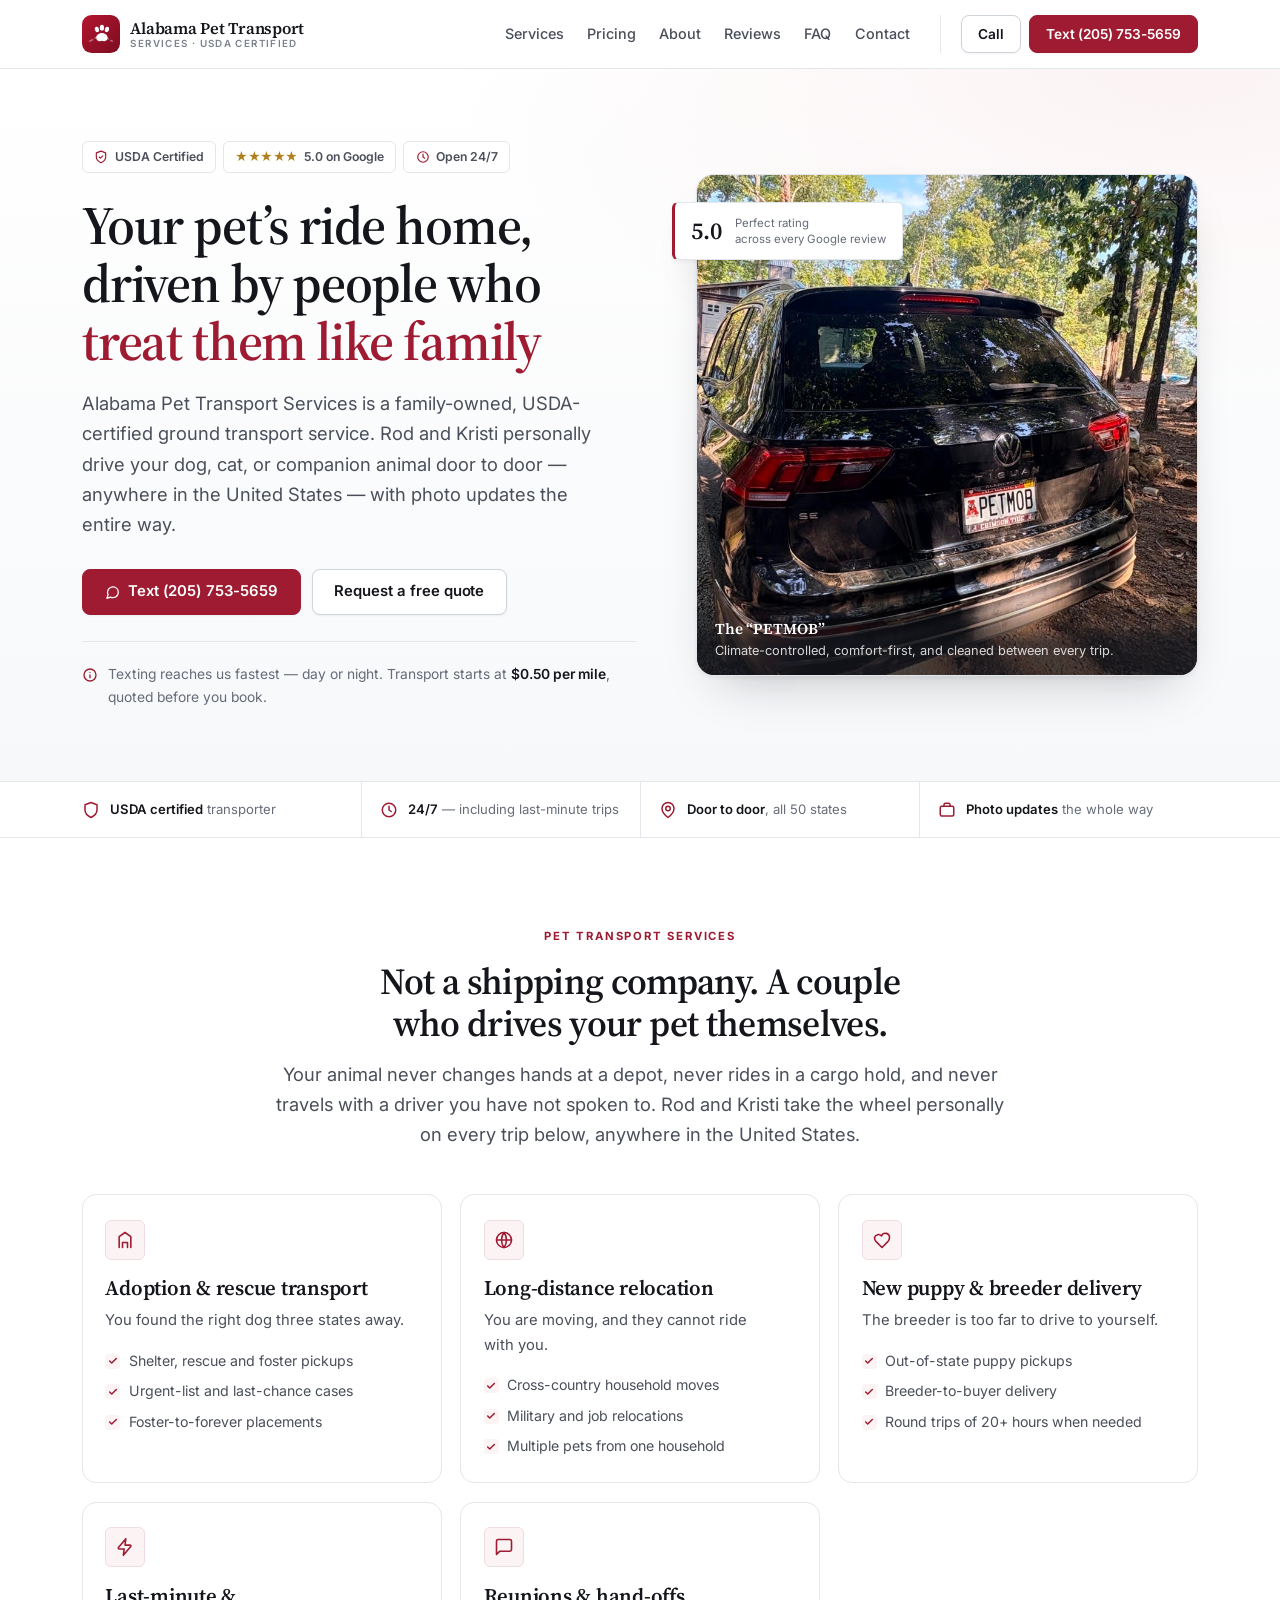
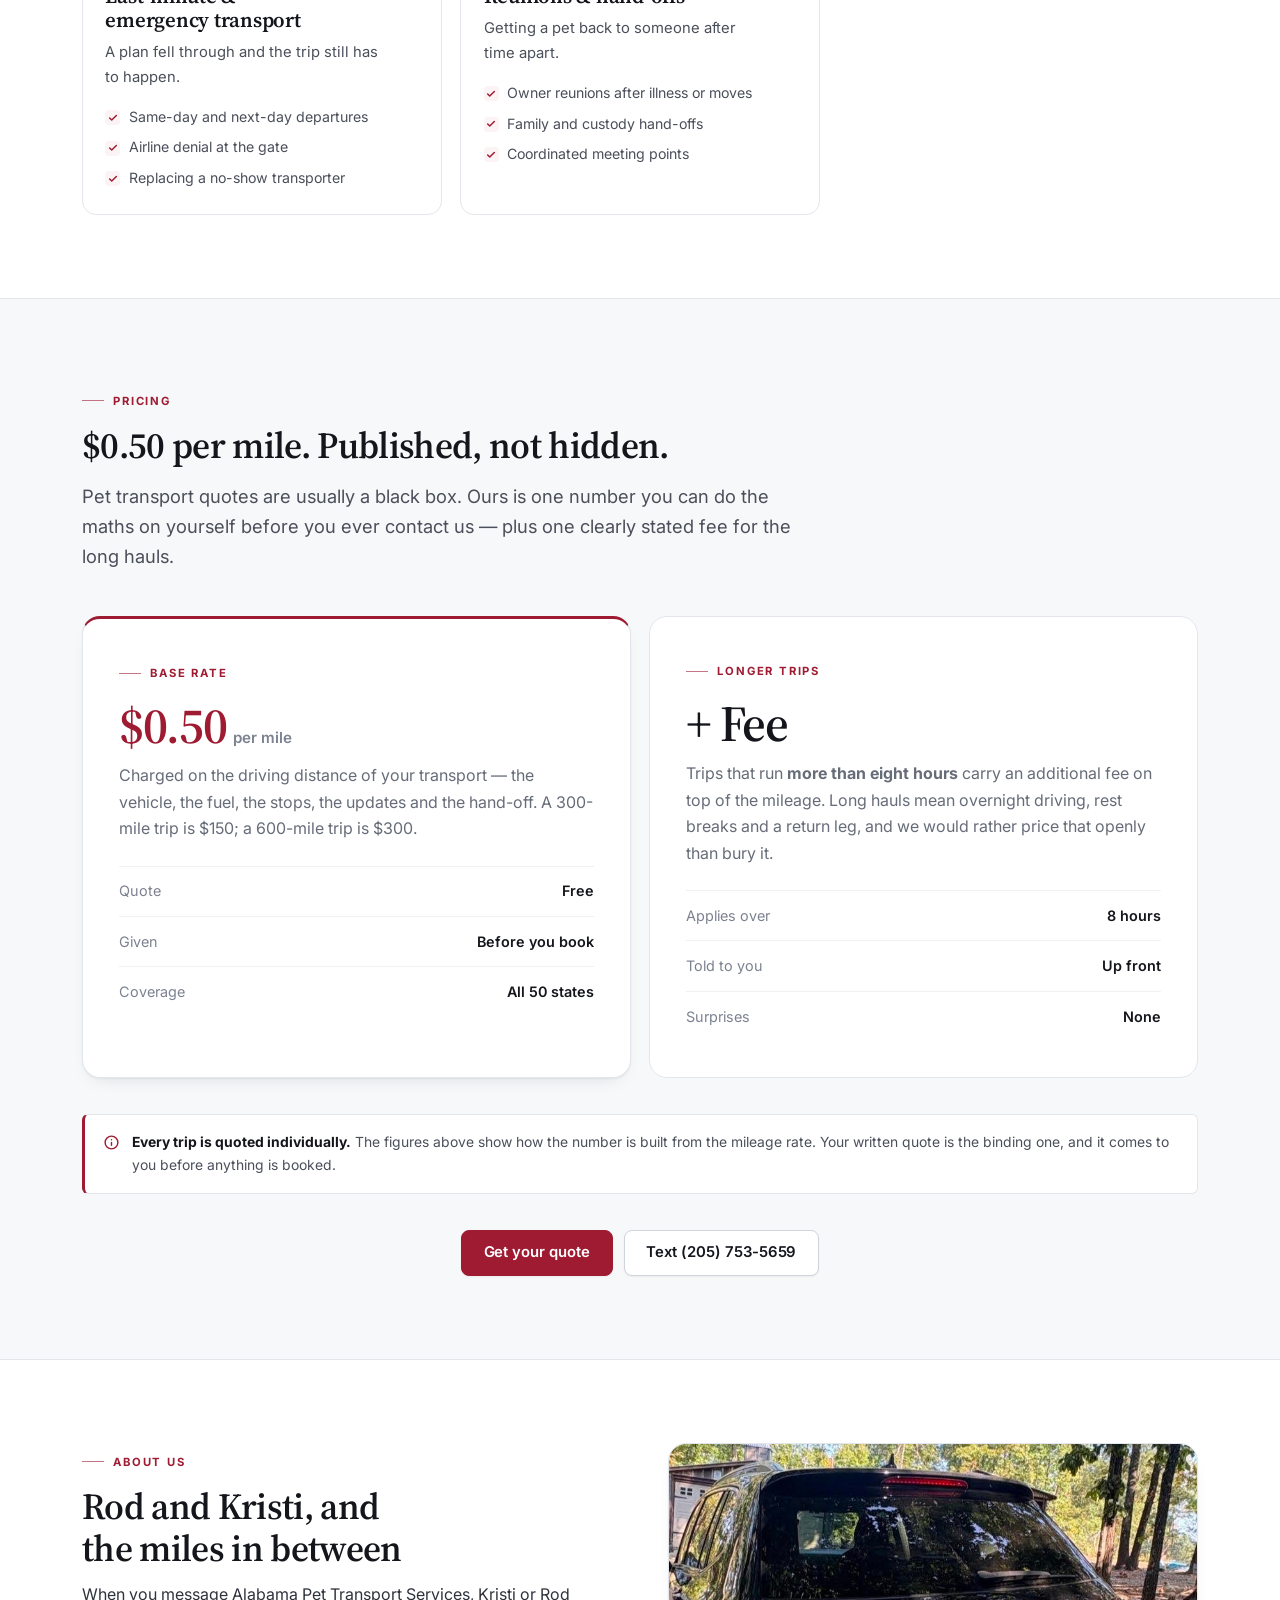
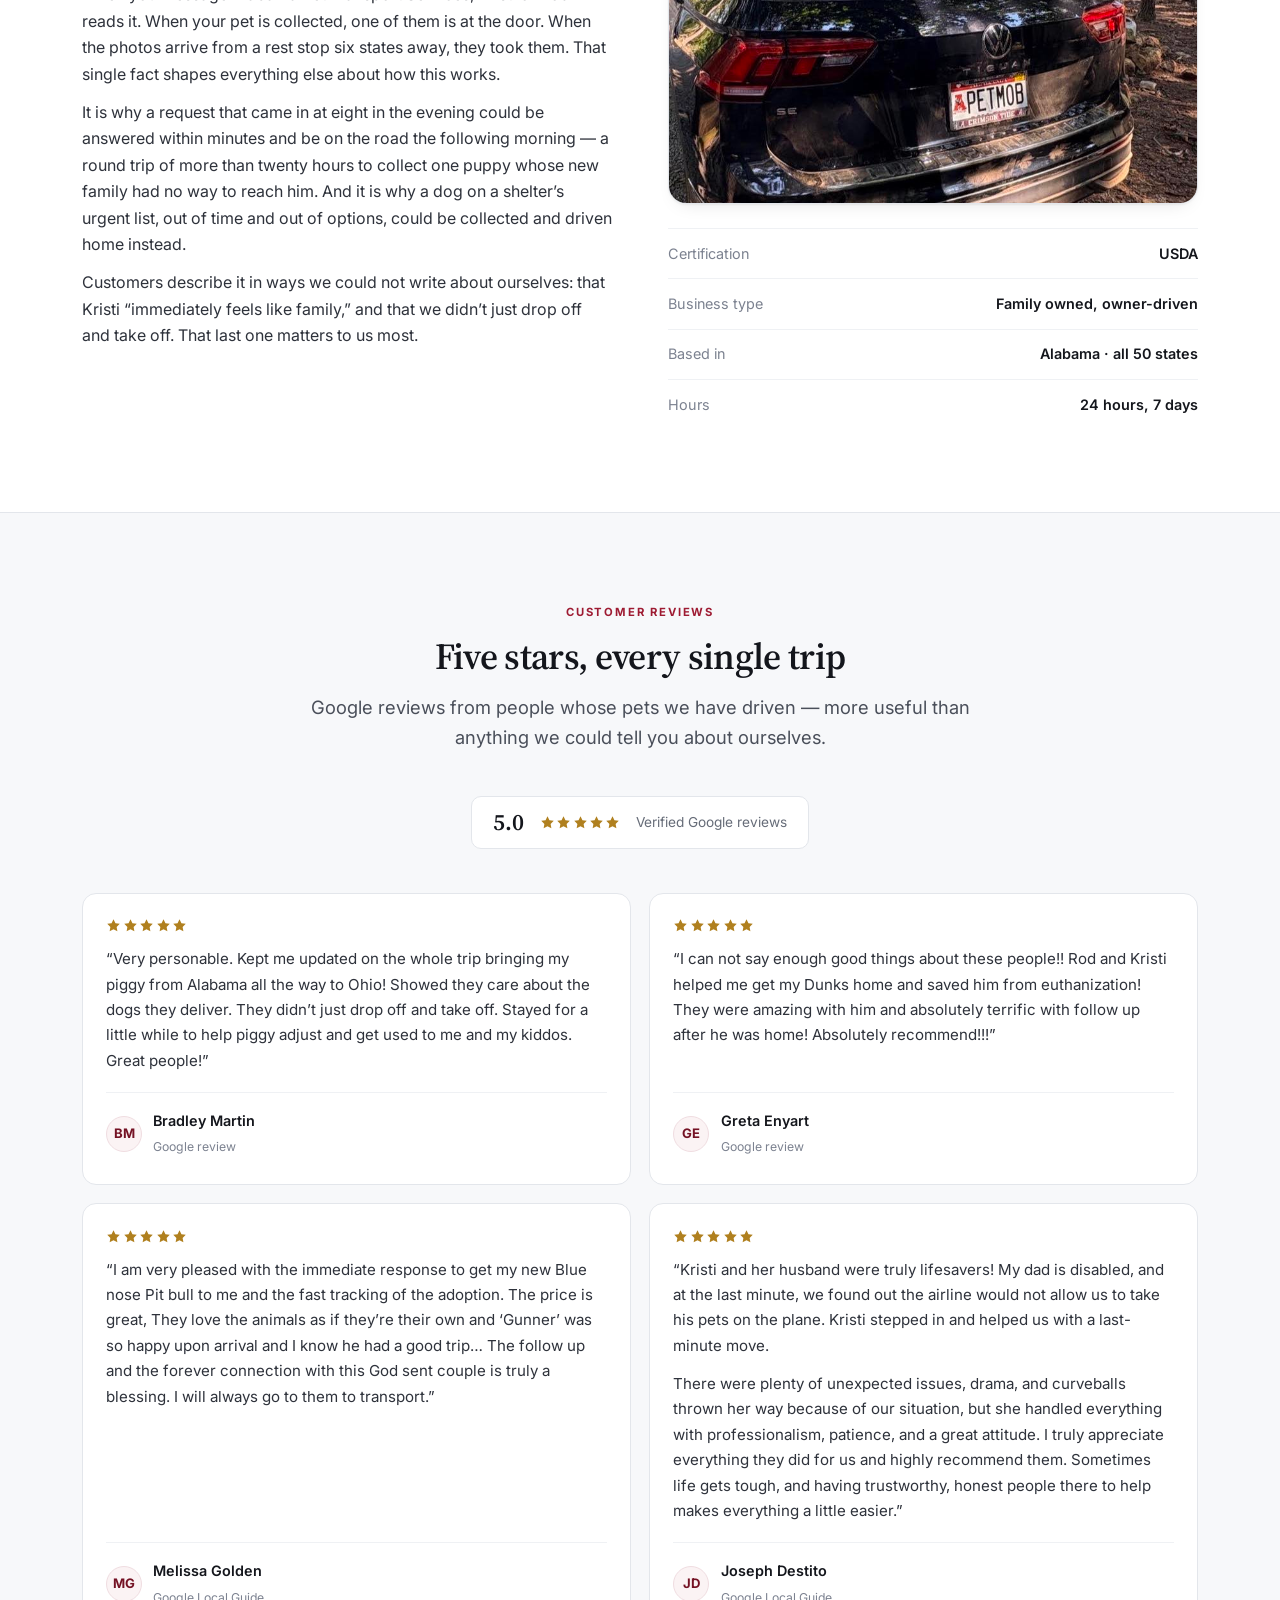
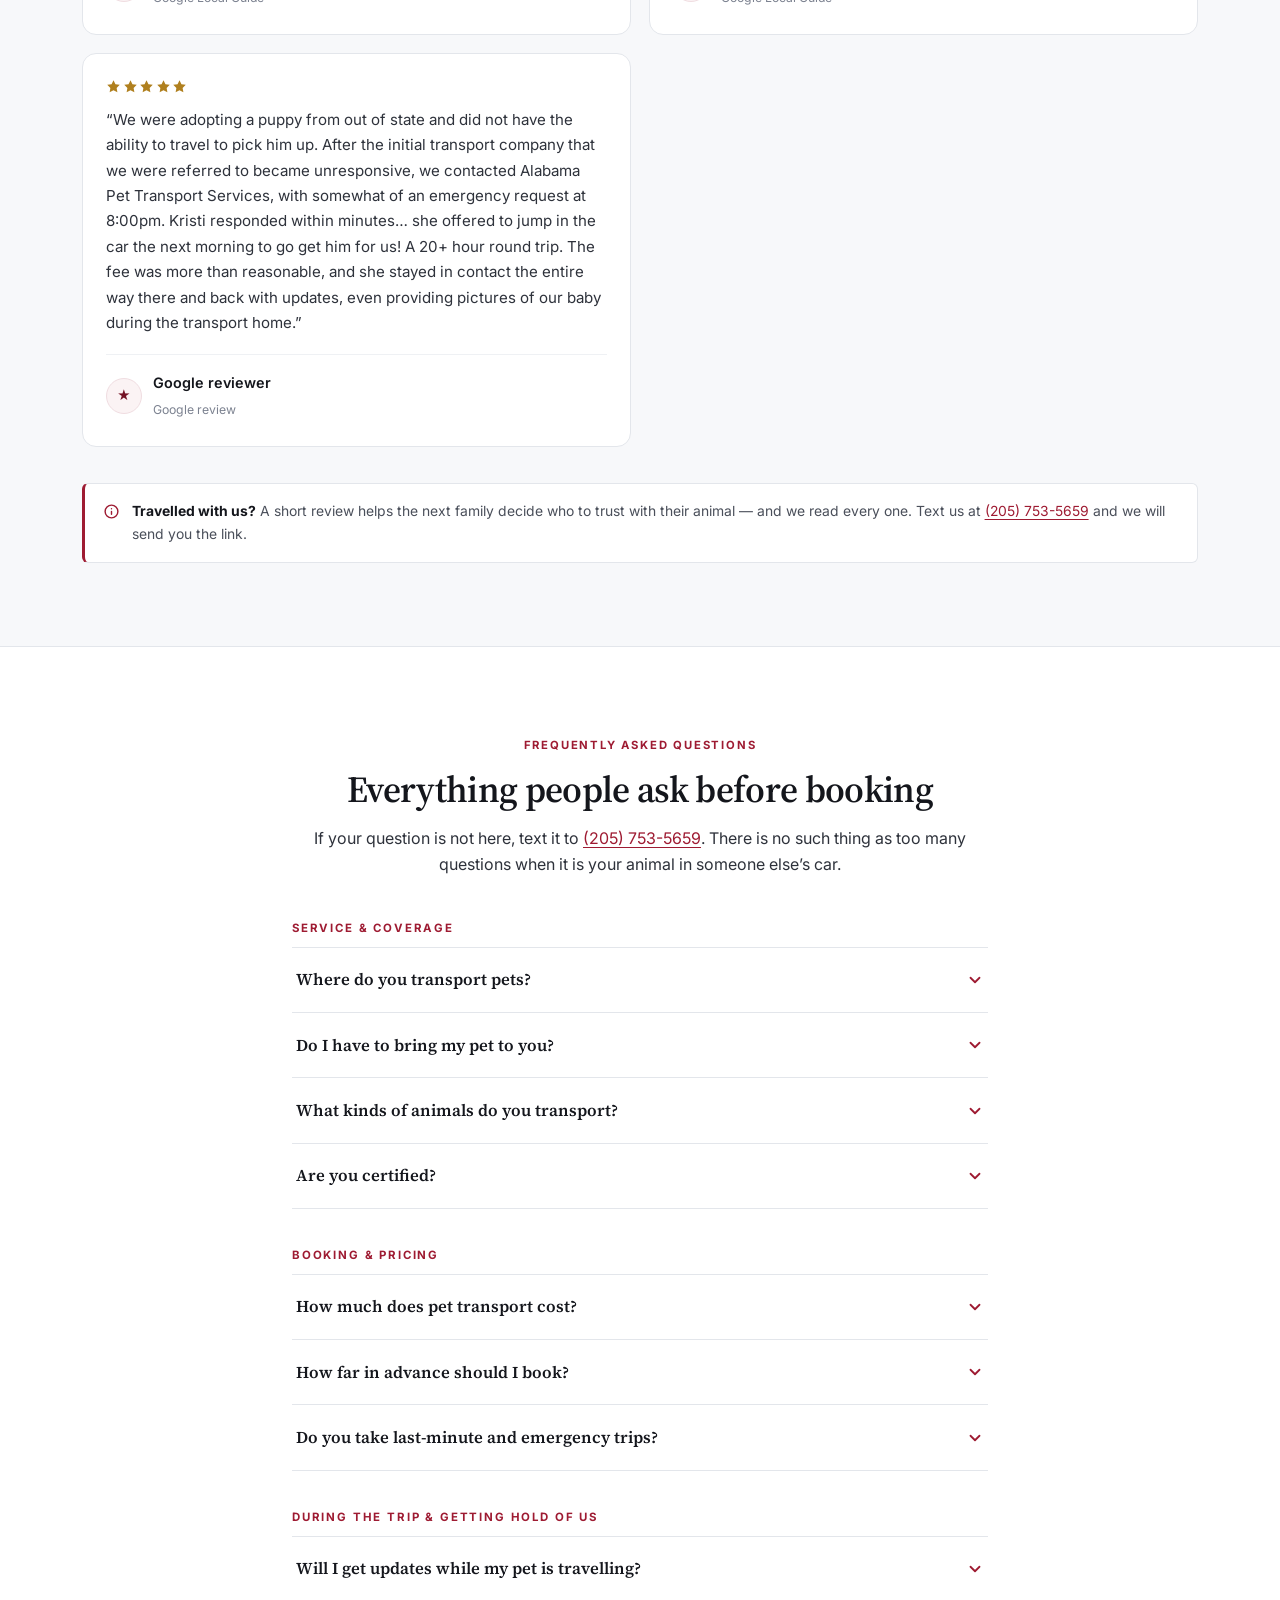
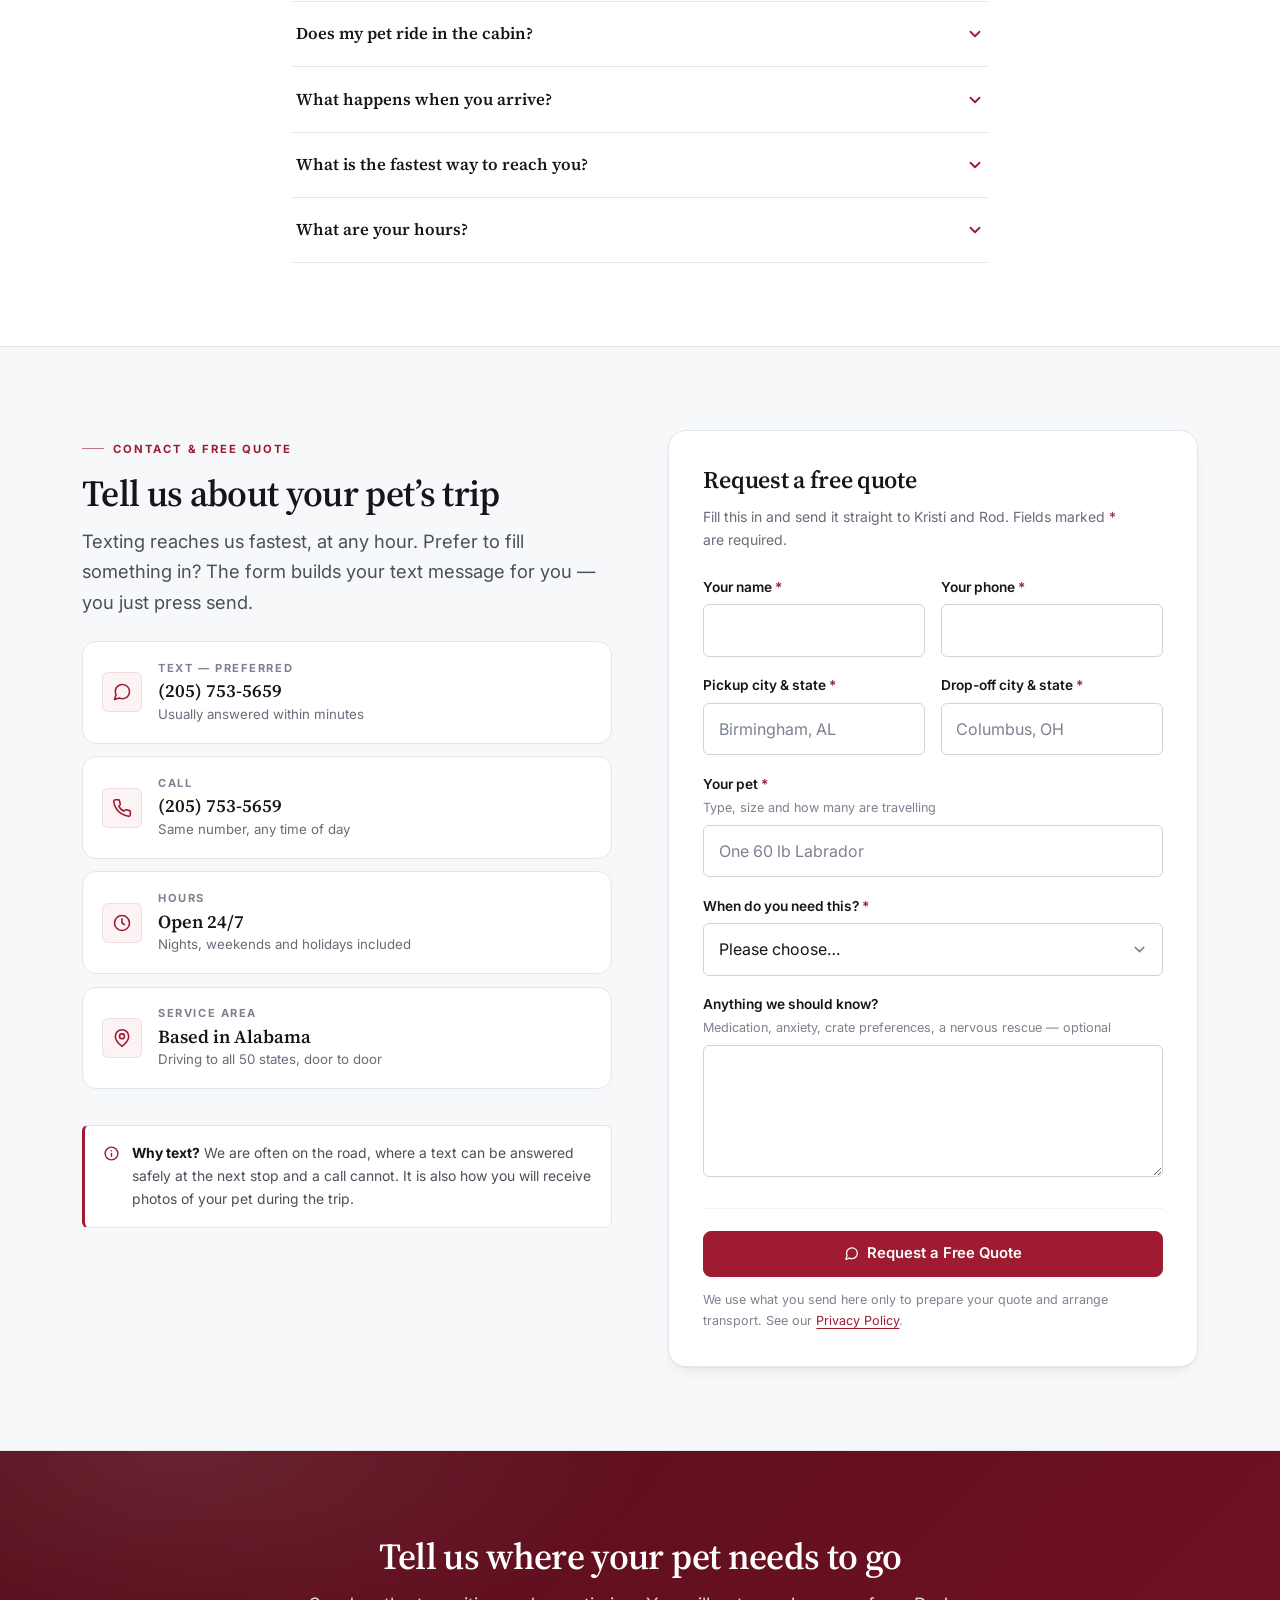
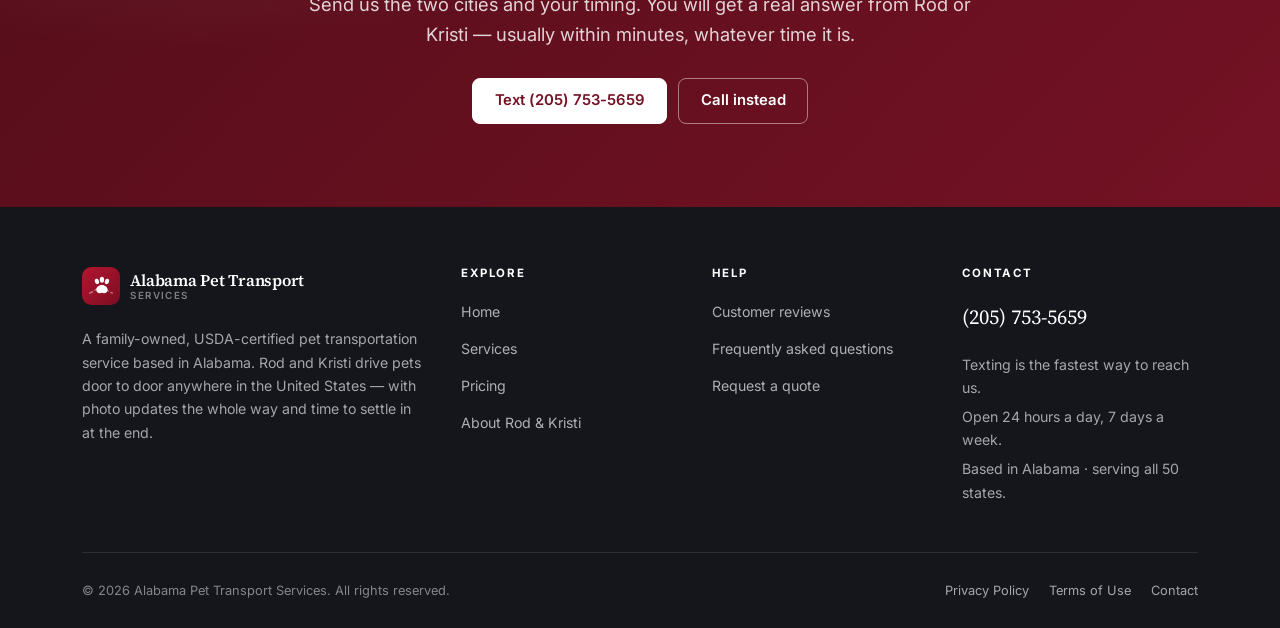
==== commit d5aa0e4f: "fixed form to only accept numbers for the phone number" ====
--- a/index.html
+++ b/index.html
@@ -30,10 +30,9 @@
 
 <link rel="preconnect" href="https://fonts.googleapis.com">
 <link rel="preconnect" href="https://fonts.gstatic.com" crossorigin>
-<link rel="preload" as="style" href="https://fonts.googleapis.com/css2?family=Fraunces:opsz,wght@9..144,500;9..144,600&family=Inter:wght@400;500;600;700&display=swap">
-<link rel="stylesheet" href="https://fonts.googleapis.com/css2?family=Fraunces:opsz,wght@9..144,500;9..144,600&family=Inter:wght@400;500;600;700&display=swap" media="print" onload="this.media='all'">
-<noscript><link rel="stylesheet" href="https://fonts.googleapis.com/css2?family=Fraunces:opsz,wght@9..144,500;9..144,600&family=Inter:wght@400;500;600;700&display=swap"></noscript>
-<script>document.documentElement.classList.add("js");</script>
+<link rel="preload" as="style" href="https://fonts.googleapis.com/css2?family=Inter:wght@400;500;600;700&family=Source+Serif+4:opsz,wght@8..60,400;8..60,600&display=swap">
+<link rel="stylesheet" href="https://fonts.googleapis.com/css2?family=Inter:wght@400;500;600;700&family=Source+Serif+4:opsz,wght@8..60,400;8..60,600&display=swap" media="print" onload="this.media='all'">
+<noscript><link rel="stylesheet" href="https://fonts.googleapis.com/css2?family=Inter:wght@400;500;600;700&family=Source+Serif+4:opsz,wght@8..60,400;8..60,600&display=swap"></noscript>
 <link rel="stylesheet" href="assets/css/styles.css">
 
 <script type="application/ld+json">
@@ -451,7 +450,7 @@
 
     <div class="note mt-3">
       <svg viewBox="0 0 24 24" fill="none" stroke="currentColor" stroke-width="2" stroke-linecap="round" stroke-linejoin="round" aria-hidden="true"><circle cx="12" cy="12" r="9"/><path d="M12 16v-4M12 8h.01"/></svg>
-      <p style="margin:0">
+      <p>
         <strong>Every trip is quoted individually.</strong> The figures above show how the
         number is built from the mileage rate. Your written quote is the binding one, and it
         comes to you before anything is booked.
@@ -624,7 +623,7 @@
 
     <div class="note mt-3">
       <svg viewBox="0 0 24 24" fill="none" stroke="currentColor" stroke-width="2" stroke-linecap="round" stroke-linejoin="round" aria-hidden="true"><circle cx="12" cy="12" r="9"/><path d="M12 16v-4M12 8h.01"/></svg>
-      <p style="margin:0">
+      <p>
         <strong>Travelled with us?</strong> A short review helps the next family decide who to
         trust with their animal &mdash; and we read every one. Text us at
         <a href="sms:+12057535659">(205) 753-5659</a> and we will send you the link.
@@ -645,8 +644,8 @@
       </p>
     </div>
 
-    <h3 style="font-size:1rem;text-transform:uppercase;letter-spacing:.12em;font-family:var(--font-sans);color:var(--crimson);margin-bottom:.75rem">Service &amp; coverage</h3>
-    <div class="faq" style="margin-bottom:2.5rem">
+    <h3 class="faq-group-title">Service &amp; coverage</h3>
+    <div class="faq faq-group">
       <details>
         <summary>Where do you transport pets?</summary>
         <div class="faq-body"><p>Anywhere in the United States. We are based in Alabama and drive to all 50 states. There is no mileage radius &mdash; if the pickup and drop-off can be reached by road, we can quote the trip.</p></div>
@@ -665,8 +664,8 @@
       </details>
     </div>
 
-    <h3 style="font-size:1rem;text-transform:uppercase;letter-spacing:.12em;font-family:var(--font-sans);color:var(--crimson);margin-bottom:.75rem">Booking &amp; pricing</h3>
-    <div class="faq" style="margin-bottom:2.5rem">
+    <h3 class="faq-group-title">Booking &amp; pricing</h3>
+    <div class="faq faq-group">
       <details>
         <summary>How much does pet transport cost?</summary>
         <div class="faq-body"><p>Transport is charged at $0.50 per mile. Longer trips that run more than eight hours carry an additional fee on top of the mileage, which we state clearly when we quote you. There is nothing else added afterwards.</p></div>
@@ -681,7 +680,7 @@
       </details>
     </div>
 
-    <h3 style="font-size:1rem;text-transform:uppercase;letter-spacing:.12em;font-family:var(--font-sans);color:var(--crimson);margin-bottom:.75rem">During the trip &amp; getting hold of us</h3>
+    <h3 class="faq-group-title">During the trip &amp; getting hold of us</h3>
     <div class="faq">
       <details>
         <summary>Will I get updates while my pet is travelling?</summary>
@@ -709,7 +708,7 @@
 
 <section class="section section--sand" id="contact" aria-labelledby="ways-h">
   <div class="shell">
-    <div class="split" style="align-items:start">
+    <div class="split split--top">
       <div>
         <span class="eyebrow">Contact &amp; free quote</span>
         <h2 id="ways-h">Tell us about your pet&rsquo;s trip</h2>
@@ -757,7 +756,7 @@
 
         <div class="note mt-3">
           <svg viewBox="0 0 24 24" fill="none" stroke="currentColor" stroke-width="2" stroke-linecap="round" stroke-linejoin="round" aria-hidden="true"><circle cx="12" cy="12" r="9"/><path d="M12 16v-4M12 8h.01"/></svg>
-          <p style="margin:0">
+          <p>
             <strong>Why text?</strong> We are often on the road, where a text can be answered
             safely at the next stop and a call cannot. It is also how you will receive photos
             of your pet during the trip.
@@ -766,14 +765,14 @@
       </div>
 
       <div class="form-card reveal">
-        <h3 style="font-size:clamp(1.35rem,3.4vw,1.65rem)">Request a free quote</h3>
-        <p class="small muted mt-1" style="margin-bottom:1.5rem">
+        <h3 class="form-title">Request a free quote</h3>
+        <p class="small muted mt-1 form-intro">
           Fill this in and send it straight to Kristi and Rod. Fields marked <span class="req">*</span> are required.
         </p>
 
         <form id="quote-form" name="quote-form" method="POST" data-netlify="true" netlify-honeypot="bot-field">
           <input type="hidden" name="form-name" value="quote-form">
-          <p style="position:absolute;left:-9999px" aria-hidden="true">
+          <p class="honeypot" aria-hidden="true">
             <label>Don&rsquo;t fill this out if you&rsquo;re human: <input name="bot-field" tabindex="-1" autocomplete="off"></label>
           </p>
           <div class="field-row">
@@ -783,7 +782,10 @@
             </div>
             <div class="field">
               <label for="f-phone">Your phone <span class="req" aria-hidden="true">*</span></label>
-              <input type="tel" id="f-phone" name="phone" autocomplete="tel" inputmode="tel" required>
+              <input type="tel" id="f-phone" name="phone" autocomplete="tel" inputmode="tel"
+                pattern="[0-9()+.\s-]{7,}" maxlength="25"
+                title="Enter a phone number using numbers and optional spaces, parentheses, periods, or hyphens."
+                required>
             </div>
     </div>
 
@@ -842,7 +844,7 @@
 <section class="section cta-band" aria-labelledby="cta-h">
   <div class="shell shell--narrow text-center">
     <h2 id="cta-h">Tell us where your pet needs to go</h2>
-    <p class="lede mt-1" style="color:rgba(255,255,255,.9)">
+    <p class="lede mt-1">
       Send us the two cities and your timing. You will get a real answer from Rod or Kristi
       &mdash; usually within minutes, whatever time it is.
     </p>
@@ -894,7 +896,7 @@
       <div class="footer-col footer-contact">
         <h2 id="f-contact">Contact</h2>
         <a class="big" href="sms:+12057535659">(205)&nbsp;753-5659</a>
-        <ul style="margin-top:.6rem">
+        <ul>
           <li>Texting is the fastest way to reach us.</li>
           <li>Open 24 hours a day, 7 days a week.</li>
           <li>Based in Alabama &middot; serving all 50 states.</li>
--- a/assets/css/styles.css
+++ b/assets/css/styles.css
@@ -1,55 +1,66 @@
 /* ==========================================================================
    Alabama Pet Transport Services — design system
-   Brand: crimson / white / gray
+   Brand: crimson / white / slate
+   Sections: 1 Tokens · 2 Reset · 3 Type · 4 Layout · 5 Buttons · 6 Header
+             7 Hero · 8 Trust bar · 9 Cards · 10 Steps · 11 Split · 12 Reviews
+             13 Pricing · 14 FAQ · 15 CTA · 16 Forms · 17 Contact · 18 Interior
+             19 Footer · 20 Action bar · 21 Motion · 22 Utilities · 23 Print
    ========================================================================== */
 
+/* ---------------------------------------------------------------- 1 Tokens */
 :root {
   /* Brand */
   --crimson:        #9E1B32;
   --crimson-600:    #8A162B;
-  --crimson-700:    #71101F;
-  --crimson-900:    #3D0912;
-  --crimson-tint:   #FCF2F4;
-  --crimson-tint-2: #F6E4E8;
-
-  /* Neutrals (warm gray) */
-  --ink:      #17181C;
-  --ink-soft: #33363E;
-  --gray-700: #4E525C;
-  --gray-600: #6B6F7A;
-  --gray-500: #6E727C;
-  --gray-300: #D6D8DD;
-  --gray-200: #E6E7EB;
-  --gray-100: #F1F1F3;
-  --sand:     #FAF8F7;
+  --crimson-700:    #741224;
+  --crimson-800:    #550D1A;
+  --crimson-900:    #3A0812;
+  --crimson-tint:   #FBF3F4;
+  --crimson-tint-2: #F0DDE1;
+
+  /* Neutrals — cool slate, kept close together for a calm page */
+  --ink:      #14161C;
+  --ink-soft: #2E323B;
+  --gray-700: #4A4F5A;
+  --gray-600: #666C78;
+  --gray-500: #7C8290;
+  --gray-300: #CFD3DA;
+  --gray-200: #E3E6EB;
+  --gray-100: #EFF1F4;
+  --line:     #E3E6EB;
+  --line-soft:#EFF1F4;
+  --surface:  #F7F8FA;
+  --sand:     #F7F8FA;      /* legacy alias used by .section--sand */
   --white:    #FFFFFF;
 
-  --gold: #B8811F;
+  --gold: #B0801F;
 
   /* Type */
-  --font-display: "Fraunces", "Iowan Old Style", "Palatino Linotype", Georgia, serif;
+  --font-display: "Source Serif 4", "Iowan Old Style", "Palatino Linotype", Georgia, serif;
   --font-sans: "Inter", -apple-system, BlinkMacSystemFont, "Segoe UI", Roboto, Helvetica, Arial, sans-serif;
 
-  /* Space + shape */
+  /* Space + shape — squarer corners read more considered than pills */
   --shell: 1180px;
   --gut: 1.25rem;
-  --r-sm: 10px;
-  --r: 16px;
-  --r-lg: 24px;
-  --r-xl: 32px;
-
-  /* Elevation */
-  --sh-1: 0 1px 2px rgba(23, 24, 28, .06), 0 2px 8px rgba(23, 24, 28, .05);
-  --sh-2: 0 2px 6px rgba(23, 24, 28, .06), 0 12px 28px -8px rgba(23, 24, 28, .12);
-  --sh-3: 0 4px 12px rgba(23, 24, 28, .07), 0 28px 56px -20px rgba(23, 24, 28, .22);
-  --ring: 0 0 0 3px rgba(158, 27, 50, .28);
+  --r-xs: 4px;
+  --r-sm: 6px;
+  --r: 10px;
+  --r-lg: 14px;
+  --r-xl: 18px;
+  --r-btn: 8px;
+
+  /* Elevation — low and diffuse; borders do most of the structural work */
+  --sh-1: 0 1px 2px rgba(20, 22, 28, .05);
+  --sh-2: 0 1px 2px rgba(20, 22, 28, .05), 0 8px 20px -12px rgba(20, 22, 28, .18);
+  --sh-3: 0 2px 4px rgba(20, 22, 28, .05), 0 24px 48px -24px rgba(20, 22, 28, .28);
+  --ring: 0 0 0 3px rgba(158, 27, 50, .18);
 
   --ease: cubic-bezier(.22, .61, .36, 1);
 }
 
 @media (min-width: 768px) { :root { --gut: 2rem; } }
 
-/* ---------- Reset ---------- */
+/* ----------------------------------------------------------------- 2 Reset */
 *, *::before, *::after { box-sizing: border-box; }
 * { margin: 0; }
 
@@ -85,53 +96,53 @@
 a:hover { color: var(--crimson-700); }
 
 :focus-visible {
-  outline: 3px solid var(--crimson);
+  outline: 2px solid var(--crimson);
   outline-offset: 2px;
-  border-radius: 4px;
-}
-
-/* ---------- Typography ---------- */
+  border-radius: var(--r-xs);
+}
+
+/* ------------------------------------------------------------------ 3 Type */
 h1, h2, h3, h4 {
   font-family: var(--font-display);
   font-weight: 600;
-  line-height: 1.12;
-  letter-spacing: -0.015em;
+  line-height: 1.15;
+  letter-spacing: -0.012em;
   color: var(--ink);
   text-wrap: balance;
 }
-h1 { font-size: clamp(2.15rem, 7.4vw, 3.75rem); letter-spacing: -0.03em; }
-h2 { font-size: clamp(1.7rem, 5.2vw, 2.6rem); letter-spacing: -0.022em; }
-h3 { font-size: clamp(1.16rem, 2.6vw, 1.4rem); }
-h4 { font-size: 1.05rem; }
+h1 { font-size: clamp(2.05rem, 6.4vw, 3.35rem); line-height: 1.08; letter-spacing: -0.022em; }
+h2 { font-size: clamp(1.6rem, 4.4vw, 2.3rem); letter-spacing: -0.018em; }
+h3 { font-size: clamp(1.12rem, 2.4vw, 1.3rem); }
+h4 { font-size: 1.02rem; }
 p { text-wrap: pretty; }
 
 .lede {
-  font-size: clamp(1.06rem, 2.5vw, 1.25rem);
-  line-height: 1.6;
+  font-size: clamp(1.03rem, 2.2vw, 1.15rem);
+  line-height: 1.65;
   color: var(--gray-700);
 }
+
 .eyebrow {
   display: inline-flex;
   align-items: center;
-  gap: .5rem;
-  font-size: .72rem;
+  gap: .6rem;
+  font-size: .705rem;
   font-weight: 700;
-  letter-spacing: .14em;
+  letter-spacing: .16em;
   text-transform: uppercase;
   color: var(--crimson);
-  margin-bottom: .9rem;
+  margin-bottom: .85rem;
 }
 .eyebrow::before {
   content: "";
-  width: 1.75rem;
-  height: 2px;
+  width: 1.35rem;
+  height: 1px;
   background: currentColor;
-  border-radius: 2px;
-  opacity: .55;
+  opacity: .6;
 }
 .eyebrow--center::before { display: none; }
 
-/* ---------- Layout ---------- */
+/* ---------------------------------------------------------------- 4 Layout */
 .shell {
   width: 100%;
   max-width: var(--shell);
@@ -139,16 +150,18 @@
   padding-inline: var(--gut);
 }
 .shell--narrow { max-width: 760px; }
-.section { padding-block: clamp(2.75rem, 6vw, 4.75rem); }
-.section--tight { padding-block: clamp(2.75rem, 6vw, 4.5rem); }
-.section--sand { background: var(--sand); }
-.section--line { border-top: 1px solid var(--gray-200); }
-
-.section-head { max-width: 46rem; margin-bottom: clamp(1.75rem, 4vw, 2.5rem); }
+
+.section { padding-block: clamp(3rem, 6.5vw, 5.25rem); }
+.section--tight { padding-block: clamp(2.5rem, 5vw, 3.75rem); }
+.section--tall  { padding-block: clamp(4rem, 14vw, 8rem); }
+.section--sand  { background: var(--surface); border-block: 1px solid var(--line); }
+.section--line  { border-top: 1px solid var(--line); }
+
+.section-head { max-width: 46rem; margin-bottom: clamp(2rem, 4vw, 2.75rem); }
 .section-head--center { margin-inline: auto; text-align: center; }
 .section-head p { margin-top: .9rem; }
 
-.grid { display: grid; gap: 1.25rem; }
+.grid { display: grid; gap: 1.15rem; }
 @media (min-width: 640px)  { .g-sm-2 { grid-template-columns: repeat(2, 1fr); } }
 @media (min-width: 900px)  { .g-md-2 { grid-template-columns: repeat(2, 1fr); }
                              .g-md-3 { grid-template-columns: repeat(3, 1fr); }
@@ -177,39 +190,39 @@
   border: 0;
 }
 
-/* ---------- Buttons ---------- */
+/* Off-screen honeypot field (spam trap) */
+.honeypot { position: absolute; left: -9999px; }
+
+/* --------------------------------------------------------------- 5 Buttons */
 .btn {
   display: inline-flex;
   align-items: center;
   justify-content: center;
-  gap: .55rem;
-  padding: .9rem 1.5rem;
-  min-height: 48px;
+  gap: .5rem;
+  padding: .8rem 1.35rem;
+  min-height: 46px;
   font-family: var(--font-sans);
-  font-size: .975rem;
-  font-weight: 650;
-  letter-spacing: -.005em;
+  font-size: .93rem;
+  font-weight: 600;
+  letter-spacing: -.003em;
   line-height: 1.2;
   text-align: center;
   text-decoration: none;
   border: 1px solid transparent;
-  border-radius: 999px;
+  border-radius: var(--r-btn);
   cursor: pointer;
-  transition: transform .18s var(--ease), box-shadow .18s var(--ease),
-              background-color .18s var(--ease), color .18s var(--ease),
-              border-color .18s var(--ease);
-}
-.btn:hover { transform: translateY(-1px); }
-.btn:active { transform: translateY(0); }
-.btn svg { width: 1.05em; height: 1.05em; flex: none; }
+  transition: background-color .16s var(--ease), color .16s var(--ease),
+              border-color .16s var(--ease), box-shadow .16s var(--ease);
+}
+.btn svg { width: 1.02em; height: 1.02em; flex: none; }
 
 .btn--primary {
   background: var(--crimson);
   color: #fff;
-  box-shadow: 0 1px 2px rgba(61, 9, 18, .2), 0 8px 20px -6px rgba(158, 27, 50, .45);
-}
-.btn--primary:hover { background: var(--crimson-600); color: #fff;
-  box-shadow: 0 2px 4px rgba(61, 9, 18, .22), 0 14px 28px -8px rgba(158, 27, 50, .5); }
+  border-color: var(--crimson);
+  box-shadow: var(--sh-1);
+}
+.btn--primary:hover { background: var(--crimson-700); border-color: var(--crimson-700); color: #fff; }
 
 .btn--ghost {
   background: var(--white);
@@ -217,40 +230,37 @@
   border-color: var(--gray-300);
   box-shadow: var(--sh-1);
 }
-.btn--ghost:hover { border-color: var(--gray-500); color: var(--ink); }
+.btn--ghost:hover { border-color: var(--gray-500); background: var(--surface); color: var(--ink); }
 
 .btn--onwash {
-  background: rgba(255, 255, 255, .1);
+  background: transparent;
   color: #fff;
-  border-color: rgba(255, 255, 255, .5);
-  backdrop-filter: blur(4px);
-}
-.btn--onwash:hover { background: rgba(255, 255, 255, .18); color: #fff; border-color: #fff; }
-
-.btn--light { background: #fff; color: var(--crimson-700); }
-.btn--light:hover { background: var(--crimson-tint); color: var(--crimson-700); }
-
-.btn--sm { padding: .6rem 1.1rem; min-height: 40px; font-size: .875rem; }
+  border-color: rgba(255, 255, 255, .45);
+}
+.btn--onwash:hover { background: rgba(255, 255, 255, .12); color: #fff; border-color: rgba(255, 255, 255, .8); }
+
+.btn--light { background: #fff; color: var(--crimson-700); border-color: #fff; }
+.btn--light:hover { background: var(--crimson-tint); color: var(--crimson-800); border-color: var(--crimson-tint); }
+
+.btn--sm { padding: .55rem 1rem; min-height: 38px; font-size: .855rem; }
 .btn--block { width: 100%; }
 
-.btn-row { display: flex; flex-wrap: wrap; gap: .75rem; }
+.btn-row { display: flex; flex-wrap: wrap; gap: .7rem; }
 .btn-row--center { justify-content: center; }
 
-/* ---------- Header ---------- */
+/* ---------------------------------------------------------------- 6 Header */
 .site-header {
   position: sticky;
   top: 0;
   z-index: 100;
-  background: rgba(255, 255, 255, .88);
-  backdrop-filter: saturate(180%) blur(14px);
-  -webkit-backdrop-filter: saturate(180%) blur(14px);
-  border-bottom: 1px solid transparent;
-  transition: border-color .25s var(--ease), box-shadow .25s var(--ease);
-}
-.site-header.is-stuck {
-  border-bottom-color: var(--gray-200);
-  box-shadow: 0 4px 20px -12px rgba(23, 24, 28, .3);
-}
+  background: rgba(255, 255, 255, .92);
+  backdrop-filter: saturate(180%) blur(12px);
+  -webkit-backdrop-filter: saturate(180%) blur(12px);
+  border-bottom: 1px solid var(--line);
+  transition: box-shadow .25s var(--ease);
+}
+.site-header.is-stuck { box-shadow: 0 1px 16px -8px rgba(20, 22, 28, .35); }
+
 .header-inner {
   display: flex;
   align-items: center;
@@ -267,21 +277,21 @@
   color: var(--ink);
   flex: none;
 }
-.brand img { width: 40px; height: 40px; border-radius: 11px; }
-.brand-text { display: flex; flex-direction: column; line-height: 1.1; }
+.brand img { width: 38px; height: 38px; border-radius: var(--r-sm); }
+.brand-text { display: flex; flex-direction: column; line-height: 1.15; }
 .brand-name {
   font-family: var(--font-display);
   font-weight: 600;
   font-size: 1.02rem;
-  letter-spacing: -.02em;
+  letter-spacing: -.015em;
   color: var(--ink);
 }
 .brand-sub {
-  font-size: .625rem;
-  font-weight: 600;
-  letter-spacing: .13em;
+  font-size: .615rem;
+  font-weight: 600;
+  letter-spacing: .14em;
   text-transform: uppercase;
-  color: var(--crimson);
+  color: var(--gray-500);
 }
 @media (max-width: 360px) { .brand-sub { display: none; } }
 
@@ -289,10 +299,10 @@
   display: inline-flex;
   align-items: center;
   justify-content: center;
-  width: 44px; height: 44px;
-  background: transparent;
+  width: 42px; height: 42px;
+  background: var(--white);
   border: 1px solid var(--gray-300);
-  border-radius: 12px;
+  border-radius: var(--r-sm);
   cursor: pointer;
   color: var(--ink);
 }
@@ -300,22 +310,20 @@
 .nav-toggle span {
   position: relative;
   display: block;
-  width: 18px; height: 2px;
+  width: 17px; height: 1.5px;
   background: currentColor;
-  border-radius: 2px;
   transition: background-color .2s var(--ease);
 }
 .nav-toggle span::before, .nav-toggle span::after {
   content: "";
   position: absolute;
   left: 0;
-  width: 18px; height: 2px;
+  width: 17px; height: 1.5px;
   background: currentColor;
-  border-radius: 2px;
   transition: transform .25s var(--ease), top .2s var(--ease);
 }
-.nav-toggle span::before { top: -6px; }
-.nav-toggle span::after  { top: 6px; }
+.nav-toggle span::before { top: -5.5px; }
+.nav-toggle span::after  { top: 5.5px; }
 .nav-toggle[aria-expanded="true"] span { background: transparent; }
 .nav-toggle[aria-expanded="true"] span::before { top: 0; transform: rotate(45deg); }
 .nav-toggle[aria-expanded="true"] span::after  { top: 0; transform: rotate(-45deg); }
@@ -325,18 +333,19 @@
   left: 0; right: 0;
   top: 100%;
   background: var(--white);
-  border-bottom: 1px solid var(--gray-200);
+  border-bottom: 1px solid var(--line);
   box-shadow: var(--sh-2);
-  padding: .5rem var(--gut) 1.4rem;
+  padding: .5rem var(--gut) 1.35rem;
   display: none;
 }
 .site-nav.is-open { display: block; }
 .site-nav ul { list-style: none; padding: 0; margin: 0; }
-.site-nav li + li { border-top: 1px solid var(--gray-100); }
+.site-nav li + li { border-top: 1px solid var(--line-soft); }
 .site-nav ul a {
   display: block;
-  padding: .9rem .25rem;
-  font-weight: 550;
+  padding: .85rem .25rem;
+  font-size: .95rem;
+  font-weight: 500;
   color: var(--ink);
   text-decoration: none;
 }
@@ -350,102 +359,108 @@
     position: static;
     display: flex !important;
     align-items: center;
-    gap: 1.4rem;
+    gap: 1.25rem;
     background: none;
     border: 0;
     box-shadow: none;
     padding: 0;
   }
-  .site-nav ul { display: flex; align-items: center; gap: .35rem; }
+  .site-nav ul { display: flex; align-items: center; gap: .15rem; }
   .site-nav li + li { border: 0; }
   .site-nav ul a {
-    padding: .5rem .7rem;
-    font-size: .93rem;
-    border-radius: 8px;
     position: relative;
+    padding: .45rem .65rem;
+    font-size: .9rem;
+    font-weight: 500;
+    color: var(--gray-700);
+    border-radius: var(--r-sm);
   }
+  .site-nav ul a:hover { color: var(--ink); background: var(--surface); }
+  .site-nav ul a[aria-current] { color: var(--crimson); background: none; }
   .site-nav ul a[aria-current]::after {
     content: "";
     position: absolute;
-    left: .7rem; right: .7rem; bottom: .18rem;
+    left: .65rem; right: .65rem; bottom: -.1rem;
     height: 2px;
     background: var(--crimson);
-    border-radius: 2px;
   }
-  .nav-cta { margin: 0; display: flex; gap: .5rem; }
+  /* Hairline divider between the links and the contact buttons */
+  .nav-cta {
+    margin: 0;
+    display: flex;
+    gap: .5rem;
+    padding-left: 1.25rem;
+    border-left: 1px solid var(--line);
+  }
   .nav-cta .btn { white-space: nowrap; }
 }
 
-/* ---------- Hero ---------- */
+/* ------------------------------------------------------------------ 7 Hero */
 .hero {
   position: relative;
   background:
-    radial-gradient(120% 85% at 88% 4%, var(--crimson-tint) 0%, rgba(252, 242, 244, 0) 58%),
-    linear-gradient(180deg, var(--white) 0%, var(--sand) 100%);
-  overflow: hidden;
-}
-.hero::after {
-  content: "";
-  position: absolute;
-  inset: auto 0 0 0;
-  height: 1px;
-  background: var(--gray-200);
+    radial-gradient(90% 70% at 92% 0%, var(--crimson-tint) 0%, rgba(251, 243, 244, 0) 62%),
+    linear-gradient(180deg, var(--white) 0%, var(--surface) 100%);
+  border-bottom: 1px solid var(--line);
 }
 .hero-inner {
   display: grid;
   gap: clamp(2.25rem, 6vw, 3.5rem);
-  padding-block: clamp(2.5rem, 6vw, 4rem);
+  padding-block: clamp(2.75rem, 6vw, 4.5rem);
 }
 @media (min-width: 940px) {
   .hero-inner {
-    grid-template-columns: 1.06fr .94fr;
+    grid-template-columns: 1.05fr .95fr;
     align-items: center;
-    gap: 3.5rem;
+    gap: 3.75rem;
   }
 }
 .hero h1 { margin-bottom: 1.05rem; }
 .hero h1 em { font-style: normal; color: var(--crimson); }
 .hero .lede { max-width: 34rem; }
-.hero .btn-row { margin-top: 1.75rem; }
+.hero .btn-row { margin-top: 1.85rem; }
 
 .hero-badges {
   display: flex;
   flex-wrap: wrap;
-  gap: .5rem;
-  margin-bottom: 1.4rem;
+  gap: .45rem;
+  margin-bottom: 1.5rem;
 }
 .pill {
   display: inline-flex;
   align-items: center;
   gap: .4rem;
-  padding: .38rem .8rem .38rem .6rem;
-  background: var(--white);
-  border: 1px solid var(--gray-200);
-  border-radius: 999px;
-  font-size: .78rem;
-  font-weight: 600;
-  color: var(--ink-soft);
-  box-shadow: var(--sh-1);
+  padding: .32rem .7rem;
+  background: var(--white);
+  border: 1px solid var(--line);
+  border-radius: var(--r-sm);
+  font-size: .765rem;
+  font-weight: 600;
+  color: var(--gray-700);
   white-space: nowrap;
 }
-.pill svg { width: 15px; height: 15px; color: var(--crimson); flex: none; }
-.pill--stars { color: var(--gold); }
+.pill svg { width: 14px; height: 14px; color: var(--crimson); flex: none; }
+.pill--stars { color: var(--gold); letter-spacing: -.04em; }
 
 .hero-note {
   display: flex;
   align-items: flex-start;
   gap: .6rem;
-  margin-top: 1.5rem;
-  font-size: .875rem;
+  margin-top: 1.6rem;
+  padding-top: 1.35rem;
+  border-top: 1px solid var(--line);
+  font-size: .865rem;
   color: var(--gray-600);
 }
-.hero-note svg { width: 17px; height: 17px; color: var(--crimson); flex: none; margin-top: .18rem; }
+.hero-note svg { width: 16px; height: 16px; color: var(--crimson); flex: none; margin-top: .22rem; }
+.hero-note strong { color: var(--ink); font-weight: 600; }
 
 /* Hero media */
 .hero-media { position: relative; }
 .hero-media figure {
   position: relative;
   margin: 0;
+  border: 1px solid var(--line);
   border-radius: var(--r-xl);
   overflow: hidden;
   box-shadow: var(--sh-3);
@@ -460,136 +475,150 @@
 @media (min-width: 940px) { .hero-media img { aspect-ratio: 1 / 1; } }
 .hero-media figcaption {
   position: absolute;
-  left: 1rem; right: 1rem; bottom: 1rem;
-  padding: .8rem 1rem;
-  background: rgba(23, 24, 28, .62);
-  backdrop-filter: blur(10px);
-  -webkit-backdrop-filter: blur(10px);
+  left: 0; right: 0; bottom: 0;
+  padding: .9rem 1.1rem;
+  background: linear-gradient(180deg, rgba(20, 22, 28, 0) 0%, rgba(20, 22, 28, .78) 55%);
+  color: rgba(255, 255, 255, .82);
+  font-size: .8rem;
+  line-height: 1.5;
+}
+.hero-media figcaption strong {
+  display: block;
+  font-family: var(--font-display);
+  font-size: .95rem;
+  font-weight: 600;
   color: #fff;
-  border-radius: var(--r);
-  font-size: .82rem;
-  line-height: 1.45;
-}
-.hero-media figcaption strong { display: block; font-size: .9rem; }
+}
 
 .float-card {
   /* Hangs into the column gap at the top-left so it never covers the
      figcaption and never widens the page. */
   position: absolute;
-  left: -1.35rem;
-  top: 1.5rem;
-  display: flex;
-  align-items: center;
-  gap: .75rem;
-  padding: .8rem 1.1rem;
-  background: var(--white);
-  border: 1px solid var(--gray-200);
-  border-radius: var(--r);
+  left: -1.5rem;
+  top: 1.75rem;
+  display: flex;
+  align-items: center;
+  gap: .8rem;
+  padding: .75rem 1rem;
+  background: var(--white);
+  border: 1px solid var(--line);
+  border-left: 3px solid var(--crimson);
+  border-radius: var(--r-sm);
   box-shadow: var(--sh-3);
 }
 .float-card .num {
   font-family: var(--font-display);
-  font-size: 1.6rem;
-  font-weight: 600;
-  color: var(--crimson);
+  font-size: 1.5rem;
+  font-weight: 600;
+  color: var(--ink);
   line-height: 1;
 }
-.float-card .lbl { font-size: .74rem; line-height: 1.35; color: var(--gray-600); }
+.float-card .lbl { font-size: .715rem; line-height: 1.4; color: var(--gray-600); }
 @media (max-width: 939px) { .float-card { display: none; } }
 
-/* ---------- Trust bar ---------- */
-.trustbar { background: var(--ink); color: rgba(255, 255, 255, .82); }
+/* ------------------------------------------------------------- 8 Trust bar */
+.trustbar { background: var(--white); border-bottom: 1px solid var(--line); }
 .trustbar ul {
   list-style: none;
-  margin: 0; padding: 1.1rem 0;
+  margin: 0; padding: 0;
   display: grid;
   grid-template-columns: repeat(2, 1fr);
-  gap: .85rem 1rem;
 }
 @media (min-width: 860px) { .trustbar ul { grid-template-columns: repeat(4, 1fr); } }
 .trustbar li {
   display: flex;
   align-items: center;
   gap: .6rem;
-  font-size: .84rem;
-  font-weight: 500;
-}
-.trustbar svg { width: 19px; height: 19px; color: #fff; opacity: .85; flex: none; }
-.trustbar strong { color: #fff; font-weight: 650; }
-
-/* ---------- Cards ---------- */
+  padding: 1.05rem 0 1.05rem 1.15rem;
+  border-left: 1px solid var(--line);
+  font-size: .82rem;
+  color: var(--gray-600);
+}
+.trustbar li:first-child { border-left: 0; padding-left: 0; }
+@media (max-width: 859px) {
+  .trustbar li:nth-child(odd) { border-left: 0; padding-left: 0; }
+  .trustbar li:nth-child(-n+2) { border-bottom: 1px solid var(--line-soft); }
+}
+@media (min-width: 860px) { .trustbar li:first-child { border-left: 0; } }
+.trustbar svg { width: 18px; height: 18px; color: var(--crimson); flex: none; }
+.trustbar strong { color: var(--ink); font-weight: 600; }
+
+/* ----------------------------------------------------------------- 9 Cards */
 .card {
   position: relative;
-  padding: 1.6rem 1.4rem;
-  background: var(--white);
-  border: 1px solid var(--gray-200);
+  padding: 1.55rem 1.4rem;
+  background: var(--white);
+  border: 1px solid var(--line);
   border-radius: var(--r-lg);
-  box-shadow: var(--sh-1);
-  transition: transform .25s var(--ease), box-shadow .25s var(--ease), border-color .25s var(--ease);
-}
-.card h3 { margin-bottom: .55rem; }
-.card p { font-size: .94rem; color: var(--gray-700); }
-.card--lift:hover { transform: translateY(-3px); box-shadow: var(--sh-2); border-color: var(--gray-300); }
+  transition: border-color .2s var(--ease), box-shadow .2s var(--ease);
+}
+.card h3 { margin-bottom: .5rem; }
+.card p { font-size: .925rem; color: var(--gray-700); }
+.card--lift:hover { border-color: var(--gray-300); box-shadow: var(--sh-2); }
+a.card { text-decoration: none; color: inherit; display: block; }
+a.card:hover { color: inherit; }
+a.card:hover h3 { color: var(--crimson); }
 
 .card-icon {
   display: inline-flex;
   align-items: center;
   justify-content: center;
-  width: 46px; height: 46px;
-  margin-bottom: 1.1rem;
+  width: 40px; height: 40px;
+  margin-bottom: 1.05rem;
   background: var(--crimson-tint);
+  border: 1px solid var(--crimson-tint-2);
   color: var(--crimson);
-  border-radius: 14px;
-}
-.card-icon svg { width: 23px; height: 23px; }
+  border-radius: var(--r-sm);
+}
+.card-icon svg { width: 20px; height: 20px; }
 
 .card-list {
   list-style: none;
   padding: 0;
   margin: 1rem 0 0;
   display: grid;
-  gap: .5rem;
-  font-size: .9rem;
+  gap: .45rem;
+  font-size: .885rem;
   color: var(--gray-700);
 }
 .card-list li { display: flex; gap: .55rem; align-items: flex-start; }
 .card-list li::before {
   content: "";
   flex: none;
-  width: 16px; height: 16px;
-  margin-top: .3rem;
-  border-radius: 50%;
+  width: 15px; height: 15px;
+  margin-top: .32rem;
+  border-radius: var(--r-xs);
   background:
-    url("data:image/svg+xml,%3Csvg xmlns='http://www.w3.org/2000/svg' viewBox='0 0 24 24' fill='none' stroke='%239E1B32' stroke-width='3.5' stroke-linecap='round' stroke-linejoin='round'%3E%3Cpolyline points='20 6 9 17 4 12'/%3E%3C/svg%3E") center / 11px no-repeat,
+    url("data:image/svg+xml,%3Csvg xmlns='http://www.w3.org/2000/svg' viewBox='0 0 24 24' fill='none' stroke='%239E1B32' stroke-width='3.5' stroke-linecap='round' stroke-linejoin='round'%3E%3Cpolyline points='20 6 9 17 4 12'/%3E%3C/svg%3E") center / 10px no-repeat,
     var(--crimson-tint);
 }
 
-/* ---------- Steps ---------- */
-.steps { counter-reset: step; display: grid; gap: 1.25rem; }
+/* ---------------------------------------------------------------- 10 Steps */
+.steps { counter-reset: step; display: grid; gap: 1.15rem; }
 @media (min-width: 900px) { .steps { grid-template-columns: repeat(4, 1fr); } }
+@media (min-width: 900px) { .steps--3 { grid-template-columns: repeat(3, 1fr); } }
 .step {
   position: relative;
   counter-increment: step;
-  padding: 1.5rem 1.35rem 1.5rem;
-  background: var(--white);
-  border: 1px solid var(--gray-200);
+  padding: 1.45rem 1.35rem;
+  background: var(--white);
+  border: 1px solid var(--line);
   border-radius: var(--r-lg);
-  box-shadow: var(--sh-1);
 }
 .step::before {
   content: "0" counter(step);
   display: block;
-  margin-bottom: .85rem;
-  font-family: var(--font-display);
-  font-size: 1.5rem;
-  font-weight: 600;
+  margin-bottom: .8rem;
+  font-family: var(--font-sans);
+  font-size: .72rem;
+  font-weight: 700;
+  letter-spacing: .16em;
   color: var(--crimson);
-  opacity: .9;
-}
-.step h3 { font-size: 1.08rem; margin-bottom: .4rem; }
-.step p { font-size: .91rem; color: var(--gray-700); }
-
-/* ---------- Split feature ---------- */
+}
+.step h3 { font-size: 1.05rem; margin-bottom: .4rem; }
+.step p { font-size: .9rem; color: var(--gray-700); }
+
+/* ---------------------------------------------------------------- 11 Split */
 .split { display: grid; gap: clamp(2rem, 5vw, 3.5rem); align-items: center; }
 /* When a column carries a stacked photo + facts, top-align instead. */
 .split--top { align-items: start; }
@@ -598,102 +627,104 @@
 @media (max-width: 899px) { .split--flip .split-media { order: 0; } }
 .split-media img {
   width: 100%;
+  border: 1px solid var(--line);
   border-radius: var(--r-xl);
   box-shadow: var(--sh-2);
   object-fit: cover;
 }
 
-/* ---------- Reviews ---------- */
+/* -------------------------------------------------------------- 12 Reviews */
 .review {
   display: flex;
   flex-direction: column;
-  padding: 1.6rem 1.45rem;
-  background: var(--white);
-  border: 1px solid var(--gray-200);
+  padding: 1.55rem 1.45rem;
+  background: var(--white);
+  border: 1px solid var(--line);
   border-radius: var(--r-lg);
-  box-shadow: var(--sh-1);
 }
 .review blockquote {
   margin: 0 0 1.15rem;
-  font-size: .965rem;
-  line-height: 1.62;
+  font-size: .945rem;
+  line-height: 1.68;
   color: var(--ink-soft);
   flex: 1;
 }
 .review blockquote p + p { margin-top: .8rem; }
-.stars { display: flex; gap: .1rem; color: var(--gold); margin-bottom: .85rem; }
-.stars svg { width: 16px; height: 16px; }
+.stars { display: flex; gap: .09rem; color: var(--gold); margin-bottom: .8rem; }
+.stars svg { width: 15px; height: 15px; }
 .review-by {
   display: flex;
   align-items: center;
   gap: .7rem;
   padding-top: 1rem;
-  border-top: 1px solid var(--gray-100);
+  border-top: 1px solid var(--line-soft);
 }
 .avatar {
   display: grid;
   place-items: center;
-  width: 38px; height: 38px;
+  width: 36px; height: 36px;
   flex: none;
   border-radius: 50%;
-  background: var(--crimson-tint-2);
+  background: var(--crimson-tint);
+  border: 1px solid var(--crimson-tint-2);
   color: var(--crimson-700);
   font-weight: 700;
-  font-size: .88rem;
-}
-.review-by cite { font-style: normal; font-weight: 650; font-size: .92rem; color: var(--ink); display: block; }
-.review-by cite + span { font-size: .78rem; color: var(--gray-600); }
+  font-size: .82rem;
+}
+.review-by cite { font-style: normal; font-weight: 600; font-size: .9rem; color: var(--ink); display: block; }
+.review-by cite + span { font-size: .765rem; color: var(--gray-500); }
 
 .rating-summary {
   display: flex;
   flex-wrap: wrap;
   align-items: center;
   justify-content: center;
-  gap: .6rem 1rem;
-  padding: 1rem 1.35rem;
-  margin: 0 auto clamp(2rem, 5vw, 3rem);
+  gap: .5rem 1rem;
+  padding: .85rem 1.3rem;
+  margin: 0 auto clamp(2rem, 5vw, 2.75rem);
   width: fit-content;
   background: var(--white);
-  border: 1px solid var(--gray-200);
-  border-radius: 999px;
-  box-shadow: var(--sh-1);
-  font-size: .9rem;
+  border: 1px solid var(--line);
+  border-radius: var(--r);
+  font-size: .855rem;
+  color: var(--gray-600);
 }
 .rating-summary .score {
   font-family: var(--font-display);
-  font-size: 1.5rem;
+  font-size: 1.45rem;
   font-weight: 600;
   color: var(--ink);
   line-height: 1;
 }
-
-/* ---------- Pricing ---------- */
+.rating-summary .stars { margin: 0; }
+
+/* -------------------------------------------------------------- 13 Pricing */
 .price-card {
-  padding: clamp(1.75rem, 4vw, 2.5rem);
-  background: var(--white);
-  border: 1px solid var(--gray-200);
+  padding: clamp(1.6rem, 4vw, 2.25rem);
+  background: var(--white);
+  border: 1px solid var(--line);
   border-radius: var(--r-xl);
+}
+.price-card--accent {
+  border-top: 3px solid var(--crimson);
   box-shadow: var(--sh-2);
-}
-.price-card--accent {
-  border-color: var(--crimson-tint-2);
-  background: linear-gradient(180deg, var(--crimson-tint) 0%, var(--white) 42%);
 }
 .price-figure {
   display: flex;
   align-items: baseline;
   gap: .4rem;
-  margin: .35rem 0 .6rem;
+  margin: .3rem 0 .7rem;
 }
 .price-figure .amount {
   font-family: var(--font-display);
-  font-size: clamp(2.6rem, 9vw, 3.6rem);
-  font-weight: 600;
-  color: var(--crimson);
+  font-size: clamp(2.4rem, 7.5vw, 3.15rem);
+  font-weight: 600;
+  color: var(--ink);
   line-height: 1;
-  letter-spacing: -.03em;
-}
-.price-figure .unit { font-size: 1rem; font-weight: 600; color: var(--gray-600); }
+  letter-spacing: -.025em;
+}
+.price-card--accent .price-figure .amount { color: var(--crimson); }
+.price-figure .unit { font-size: .95rem; font-weight: 600; color: var(--gray-500); }
 
 .fact-list { list-style: none; padding: 0; margin: 0; display: grid; gap: 0; }
 .fact-list li {
@@ -701,65 +732,80 @@
   flex-wrap: wrap;
   justify-content: space-between;
   gap: .35rem 1rem;
-  padding: .9rem 0;
-  border-bottom: 1px solid var(--gray-200);
-  font-size: .93rem;
-}
+  padding: .8rem 0;
+  border-bottom: 1px solid var(--line-soft);
+  font-size: .9rem;
+}
+.fact-list li:first-child { border-top: 1px solid var(--line-soft); }
 .fact-list li:last-child { border-bottom: 0; }
-.fact-list dt, .fact-list .k { color: var(--gray-600); }
+.fact-list dt, .fact-list .k { color: var(--gray-500); }
 .fact-list dd, .fact-list .v { margin: 0; font-weight: 600; color: var(--ink); text-align: right; }
 
 .note {
   display: flex;
   gap: .7rem;
   padding: 1rem 1.15rem;
-  background: var(--crimson-tint);
-  border: 1px solid var(--crimson-tint-2);
-  border-radius: var(--r);
-  font-size: .88rem;
+  background: var(--surface);
+  border: 1px solid var(--line);
+  border-left: 3px solid var(--crimson);
+  border-radius: var(--r-sm);
+  font-size: .87rem;
   color: var(--gray-700);
 }
-.note svg { width: 18px; height: 18px; color: var(--crimson); flex: none; margin-top: .18rem; }
+.note svg { width: 17px; height: 17px; color: var(--crimson); flex: none; margin-top: .2rem; }
 .note strong { color: var(--ink); }
-
-/* ---------- FAQ ---------- */
-.faq { border-top: 1px solid var(--gray-200); }
-.faq details {
-  border-bottom: 1px solid var(--gray-200);
-}
+.note p { margin: 0; }
+.section--sand .note { background: var(--white); }
+
+/* ------------------------------------------------------------------ 14 FAQ */
+.faq { border-top: 1px solid var(--line); }
+.faq details { border-bottom: 1px solid var(--line); }
 .faq summary {
   display: flex;
   align-items: flex-start;
   justify-content: space-between;
   gap: 1.25rem;
-  padding: 1.25rem .25rem;
+  padding: 1.15rem .25rem;
   font-family: var(--font-display);
-  font-size: 1.06rem;
+  font-size: 1.04rem;
   font-weight: 600;
   color: var(--ink);
   cursor: pointer;
   list-style: none;
-  transition: color .2s var(--ease);
+  transition: color .18s var(--ease);
 }
 .faq summary::-webkit-details-marker { display: none; }
 .faq summary:hover { color: var(--crimson); }
 .faq summary::after {
   content: "";
   flex: none;
-  width: 20px; height: 20px;
-  margin-top: .18rem;
-  background: url("data:image/svg+xml,%3Csvg xmlns='http://www.w3.org/2000/svg' viewBox='0 0 24 24' fill='none' stroke='%239E1B32' stroke-width='2.5' stroke-linecap='round'%3E%3Cpath d='M12 5v14M5 12h14'/%3E%3C/svg%3E") center / contain no-repeat;
-  transition: transform .28s var(--ease);
-}
-.faq details[open] summary::after { transform: rotate(135deg); }
-.faq .faq-body { padding: 0 .25rem 1.4rem; }
-.faq .faq-body p { font-size: .95rem; color: var(--gray-700); }
+  width: 18px; height: 18px;
+  margin-top: .3rem;
+  background: url("data:image/svg+xml,%3Csvg xmlns='http://www.w3.org/2000/svg' viewBox='0 0 24 24' fill='none' stroke='%239E1B32' stroke-width='2.4' stroke-linecap='round' stroke-linejoin='round'%3E%3Cpolyline points='6 9 12 15 18 9'/%3E%3C/svg%3E") center / contain no-repeat;
+  transition: transform .25s var(--ease);
+}
+.faq details[open] summary::after { transform: rotate(180deg); }
+.faq .faq-body { padding: 0 .25rem 1.35rem; }
+.faq .faq-body p { font-size: .935rem; color: var(--gray-700); }
 .faq .faq-body p + p { margin-top: .75rem; }
 
-/* ---------- CTA band ---------- */
+/* Grouped FAQ blocks with their own subheading */
+.faq-group { margin-bottom: 2.5rem; }
+.faq-group:last-child { margin-bottom: 0; }
+.faq-group-title {
+  font-family: var(--font-sans);
+  font-size: .715rem;
+  font-weight: 700;
+  letter-spacing: .16em;
+  text-transform: uppercase;
+  color: var(--crimson);
+  margin-bottom: .75rem;
+}
+
+/* ------------------------------------------------------------------ 15 CTA */
 .cta-band {
   position: relative;
-  background: linear-gradient(135deg, var(--crimson-700) 0%, var(--crimson) 55%, var(--crimson-600) 100%);
+  background: linear-gradient(135deg, var(--crimson-800) 0%, var(--crimson-700) 100%);
   color: #fff;
   overflow: hidden;
 }
@@ -767,51 +813,53 @@
   content: "";
   position: absolute;
   inset: 0;
-  background:
-    radial-gradient(60% 90% at 12% 0%, rgba(255,255,255,.16) 0%, transparent 60%),
-    radial-gradient(50% 80% at 92% 100%, rgba(0,0,0,.22) 0%, transparent 60%);
+  background: radial-gradient(60% 90% at 14% 0%, rgba(255, 255, 255, .09) 0%, transparent 62%);
   pointer-events: none;
 }
 .cta-band .shell { position: relative; }
 .cta-band h2 { color: #fff; }
-.cta-band p { color: rgba(255, 255, 255, .88); }
+.cta-band p, .cta-band .lede { color: rgba(255, 255, 255, .82); }
 .cta-band .btn-row { margin-top: 1.75rem; }
 
-/* ---------- Forms ---------- */
+/* ---------------------------------------------------------------- 16 Forms */
 .form-card {
-  padding: clamp(1.5rem, 4vw, 2.25rem);
-  background: var(--white);
-  border: 1px solid var(--gray-200);
+  padding: clamp(1.5rem, 4vw, 2.15rem);
+  background: var(--white);
+  border: 1px solid var(--line);
   border-radius: var(--r-xl);
   box-shadow: var(--sh-2);
 }
-.field { margin-bottom: 1.15rem; }
+.form-title { font-size: clamp(1.25rem, 3vw, 1.5rem); }
+.form-intro { margin-bottom: 1.5rem; }
+
+.field { margin-bottom: 1.1rem; }
 .field label {
   display: block;
-  margin-bottom: .4rem;
-  font-size: .875rem;
-  font-weight: 600;
-  color: var(--ink);
-}
-.field .hint { display: block; font-weight: 400; font-size: .8rem; color: var(--gray-500); margin-top: .15rem; }
+  margin-bottom: .38rem;
+  font-size: .855rem;
+  font-weight: 600;
+  color: var(--ink);
+}
+.field .hint { display: block; font-weight: 400; font-size: .79rem; color: var(--gray-500); margin-top: .15rem; }
 .field input, .field select, .field textarea {
   width: 100%;
-  padding: .8rem .95rem;
-  min-height: 48px;
+  padding: .75rem .9rem;
+  min-height: 46px;
   background: var(--white);
   border: 1px solid var(--gray-300);
   border-radius: var(--r-sm);
   font-size: 1rem;
   color: var(--ink);
-  transition: border-color .18s var(--ease), box-shadow .18s var(--ease);
-}
-.field textarea { min-height: 120px; resize: vertical; }
+  transition: border-color .16s var(--ease), box-shadow .16s var(--ease);
+}
+.field input::placeholder, .field textarea::placeholder { color: var(--gray-500); }
+.field textarea { min-height: 118px; resize: vertical; }
 .field select {
   appearance: none;
-  background-image: url("data:image/svg+xml,%3Csvg xmlns='http://www.w3.org/2000/svg' viewBox='0 0 24 24' fill='none' stroke='%236B6F7A' stroke-width='2.2' stroke-linecap='round'%3E%3Cpolyline points='6 9 12 15 18 9'/%3E%3C/svg%3E");
+  background-image: url("data:image/svg+xml,%3Csvg xmlns='http://www.w3.org/2000/svg' viewBox='0 0 24 24' fill='none' stroke='%237C8290' stroke-width='2.2' stroke-linecap='round'%3E%3Cpolyline points='6 9 12 15 18 9'/%3E%3C/svg%3E");
   background-repeat: no-repeat;
   background-position: right .85rem center;
-  background-size: 18px;
+  background-size: 17px;
   padding-right: 2.5rem;
 }
 .field input:focus, .field select:focus, .field textarea:focus {
@@ -824,69 +872,67 @@
 @media (min-width: 620px) { .field-row { grid-template-columns: 1fr 1fr; gap: 0 1rem; } }
 .req { color: var(--crimson); }
 
-.form-foot { margin-top: 1.5rem; }
-.form-foot .fineprint { margin-top: .9rem; font-size: .8rem; color: var(--gray-500); }
-
-/* ---------- Contact methods ---------- */
-.contact-methods { display: grid; gap: 1rem; }
+.form-foot { margin-top: 1.5rem; padding-top: 1.35rem; border-top: 1px solid var(--line-soft); }
+.form-foot .fineprint { margin-top: .85rem; font-size: .785rem; color: var(--gray-500); }
+
+/* -------------------------------------------------------------- 17 Contact */
+.contact-methods { display: grid; gap: .8rem; }
 .method {
   display: flex;
   align-items: center;
   gap: 1rem;
-  padding: 1.15rem 1.25rem;
-  background: var(--white);
-  border: 1px solid var(--gray-200);
+  padding: 1.05rem 1.2rem;
+  background: var(--white);
+  border: 1px solid var(--line);
   border-radius: var(--r-lg);
-  box-shadow: var(--sh-1);
   text-decoration: none;
   color: inherit;
-  transition: transform .2s var(--ease), box-shadow .2s var(--ease), border-color .2s var(--ease);
-}
-a.method:hover { transform: translateY(-2px); box-shadow: var(--sh-2); border-color: var(--crimson-tint-2); color: inherit; }
+  transition: border-color .18s var(--ease), box-shadow .18s var(--ease);
+}
+a.method:hover { border-color: var(--gray-300); box-shadow: var(--sh-2); color: inherit; }
 .method .card-icon { margin: 0; flex: none; }
 .method > span:last-child { display: block; min-width: 0; }
 .method .m-label,
 .method .m-value,
 .method .m-sub { display: block; }
 .method .m-label {
-  font-size: .72rem;
+  font-size: .695rem;
   font-weight: 700;
-  letter-spacing: .1em;
+  letter-spacing: .14em;
   text-transform: uppercase;
   color: var(--gray-500);
-  margin-bottom: .1rem;
+  margin-bottom: .12rem;
 }
 .method .m-value {
   font-family: var(--font-display);
-  font-size: 1.2rem;
+  font-size: 1.15rem;
   font-weight: 600;
   color: var(--ink);
   line-height: 1.25;
 }
-.method .m-sub { font-size: .85rem; color: var(--gray-600); margin-top: .1rem; }
-
-/* ---------- Page hero (interior) ---------- */
+.method .m-sub { font-size: .83rem; color: var(--gray-600); margin-top: .1rem; }
+
+/* ------------------------------------------------------- 18 Interior pages */
 .page-hero {
-  padding-block: clamp(2.5rem, 7vw, 4.25rem);
+  padding-block: clamp(2.5rem, 7vw, 4rem);
   background:
-    radial-gradient(100% 100% at 85% 0%, var(--crimson-tint) 0%, rgba(252,242,244,0) 62%),
-    var(--sand);
-  border-bottom: 1px solid var(--gray-200);
+    radial-gradient(90% 100% at 88% 0%, var(--crimson-tint) 0%, rgba(251, 243, 244, 0) 62%),
+    var(--surface);
+  border-bottom: 1px solid var(--line);
 }
 .page-hero .lede { max-width: 46rem; margin-top: 1rem; }
 
-.crumbs { font-size: .8rem; color: var(--gray-500); margin-bottom: 1rem; }
+.crumbs { font-size: .79rem; color: var(--gray-500); margin-bottom: 1rem; }
 .crumbs ol { list-style: none; display: flex; flex-wrap: wrap; gap: .4rem; padding: 0; margin: 0; }
 .crumbs li + li::before { content: "/"; margin-right: .4rem; color: var(--gray-300); }
-.crumbs a { display: inline-block; padding-block: .25rem; color: var(--gray-700); text-decoration: none; }
+.crumbs a { display: inline-block; padding-block: .25rem; color: var(--gray-600); text-decoration: none; }
 .crumbs a:hover { color: var(--crimson); text-decoration: underline; }
 .crumbs [aria-current="page"] { color: var(--ink-soft); }
 
-/* ---------- Legal / prose ---------- */
 .prose { max-width: 44rem; }
-.prose h2 { font-size: clamp(1.35rem, 3.6vw, 1.7rem); margin-top: 2.75rem; margin-bottom: .85rem; }
+.prose h2 { font-size: clamp(1.3rem, 3.2vw, 1.6rem); margin-top: 2.75rem; margin-bottom: .8rem; }
 .prose h2:first-child { margin-top: 0; }
-.prose h3 { font-size: 1.1rem; margin-top: 1.75rem; margin-bottom: .5rem; }
+.prose h3 { font-size: 1.08rem; margin-top: 1.75rem; margin-bottom: .5rem; }
 .prose p, .prose ul, .prose ol { margin-bottom: 1rem; color: var(--gray-700); }
 .prose ul, .prose ol { padding-left: 1.25rem; }
 .prose li { margin-bottom: .45rem; }
@@ -894,42 +940,45 @@
 .prose strong { color: var(--ink); }
 .updated {
   display: inline-block;
-  padding: .35rem .8rem;
+  padding: .3rem .75rem;
   margin-bottom: 2rem;
-  background: var(--gray-100);
-  border-radius: 999px;
-  font-size: .8rem;
+  background: var(--surface);
+  border: 1px solid var(--line);
+  border-radius: var(--r-sm);
+  font-size: .785rem;
   color: var(--gray-600);
 }
 
-/* ---------- Footer ---------- */
+/* --------------------------------------------------------------- 19 Footer */
 .site-footer {
   background: var(--ink);
-  color: rgba(255, 255, 255, .68);
-  padding-block: clamp(2.75rem, 6vw, 4rem) 0;
-  font-size: .9rem;
+  color: rgba(255, 255, 255, .62);
+  padding-block: clamp(2.75rem, 6vw, 3.75rem) 0;
+  font-size: .885rem;
 }
 .footer-grid { display: grid; gap: 2.25rem; }
 @media (min-width: 760px)  { .footer-grid { grid-template-columns: 1.4fr 1fr 1fr; } }
 @media (min-width: 1020px) { .footer-grid { grid-template-columns: 1.6fr 1fr 1fr 1.1fr; } }
 
 .site-footer .brand-name { color: #fff; }
-.site-footer .brand-sub { color: rgba(255, 255, 255, .55); }
-.footer-about p { margin-top: 1rem; max-width: 30rem; line-height: 1.6; }
+.site-footer .brand-sub { color: rgba(255, 255, 255, .45); }
+.site-footer .brand img { border-radius: var(--r-sm); }
+.footer-about p { margin-top: 1rem; max-width: 30rem; line-height: 1.65; }
+
 .footer-col h2 {
   font-family: var(--font-sans);
-  font-size: .75rem;
+  font-size: .715rem;
   font-weight: 700;
-  letter-spacing: .13em;
+  letter-spacing: .16em;
   text-transform: uppercase;
   color: #fff;
   margin-bottom: 1rem;
 }
-.footer-col ul { list-style: none; padding: 0; margin: 0; display: grid; gap: .4rem; }
+.footer-col ul { list-style: none; padding: 0; margin: 0; display: grid; gap: .35rem; }
 .footer-col a {
   display: inline-block;
   padding-block: .25rem;
-  color: rgba(255, 255, 255, .72);
+  color: rgba(255, 255, 255, .66);
   text-decoration: none;
 }
 .footer-col a:hover { color: #fff; text-decoration: underline; }
@@ -942,16 +991,17 @@
   margin-bottom: .3rem;
 }
 .footer-contact .big:hover { color: #fff; text-decoration: underline; }
+.footer-contact ul { margin-top: .6rem; }
 
 .footer-bottom {
   margin-top: clamp(2.25rem, 5vw, 3rem);
-  padding-block: 1.5rem;
-  border-top: 1px solid rgba(255, 255, 255, .12);
+  padding-block: 1.4rem;
+  border-top: 1px solid rgba(255, 255, 255, .1);
   display: flex;
   flex-direction: column;
-  gap: .85rem;
-  font-size: .82rem;
-  color: rgba(255, 255, 255, .55);
+  gap: .8rem;
+  font-size: .8rem;
+  color: rgba(255, 255, 255, .48);
 }
 .footer-bottom nav ul {
   list-style: none;
@@ -963,7 +1013,7 @@
 .footer-bottom a {
   display: inline-block;
   padding-block: .3rem;
-  color: rgba(255, 255, 255, .68);
+  color: rgba(255, 255, 255, .62);
   text-decoration: none;
 }
 .footer-bottom a:hover { color: #fff; text-decoration: underline; }
@@ -971,52 +1021,52 @@
   .footer-bottom { flex-direction: row; align-items: center; justify-content: space-between; }
 }
 
-/* ---------- Mobile sticky action bar ---------- */
+/* ----------------------------------------------------------- 20 Action bar */
 .action-bar {
   position: fixed;
   left: 0; right: 0; bottom: 0;
   z-index: 90;
   display: grid;
   grid-template-columns: 1fr 1fr;
-  gap: .6rem;
+  gap: .55rem;
   padding: .6rem var(--gut) calc(.6rem + env(safe-area-inset-bottom));
-  background: rgba(255, 255, 255, .94);
-  backdrop-filter: blur(14px);
-  -webkit-backdrop-filter: blur(14px);
-  border-top: 1px solid var(--gray-200);
-  box-shadow: 0 -6px 24px -14px rgba(23, 24, 28, .5);
-}
-.action-bar .btn { min-height: 46px; font-size: .9rem; }
+  background: rgba(255, 255, 255, .95);
+  backdrop-filter: blur(12px);
+  -webkit-backdrop-filter: blur(12px);
+  border-top: 1px solid var(--line);
+}
+.action-bar .btn { min-height: 44px; font-size: .88rem; }
 @media (min-width: 980px) { .action-bar { display: none; } }
-@media (max-width: 979px) { body { padding-bottom: 4.75rem; } }
-
-/* ---------- Reveal animation ----------
+@media (max-width: 979px) { body { padding-bottom: 4.6rem; } }
+
+/* --------------------------------------------------------------- 21 Motion
    Transform-only by design: content is never faded out, so it stays readable
    even if the observer never fires (print, background render, no JS).
-   Also scoped to .js so nothing moves without scripting. */
-.js .reveal { transform: translateY(16px); }
+   Scoped to .js so nothing moves without scripting. */
+.js .reveal { transform: translateY(14px); }
 .js .reveal.is-in {
   transform: none;
-  transition: transform .55s var(--ease);
+  transition: transform .5s var(--ease);
+  transition-delay: var(--reveal-delay, 0ms);
 }
 @media (prefers-reduced-motion: reduce) {
   .js .reveal, .js .reveal.is-in { transform: none; transition: none; }
 }
 @media print { .js .reveal { transform: none; } }
 
-/* ---------- Utilities ---------- */
+/* ------------------------------------------------------------ 22 Utilities */
 .mt-0 { margin-top: 0; }
 .mt-1 { margin-top: .75rem; }
 .mt-2 { margin-top: 1.5rem; }
 .mt-3 { margin-top: 2.25rem; }
 .text-center { text-align: center; }
+.text-left { text-align: left; }
 .muted { color: var(--gray-600); }
 .small { font-size: .875rem; }
 
+/* ---------------------------------------------------------------- 23 Print */
 @media print {
   .site-header, .action-bar, .cta-band, .site-footer { display: none !important; }
-  body { padding: 0; }
-}
-
-/* Three-up step list (used on the contact page) */
-@media (min-width: 900px) { .steps--3 { grid-template-columns: repeat(3, 1fr); } }
+  body { padding: 0; color: #000; }
+  .card, .review, .price-card, .form-card, .method { box-shadow: none; }
+}
